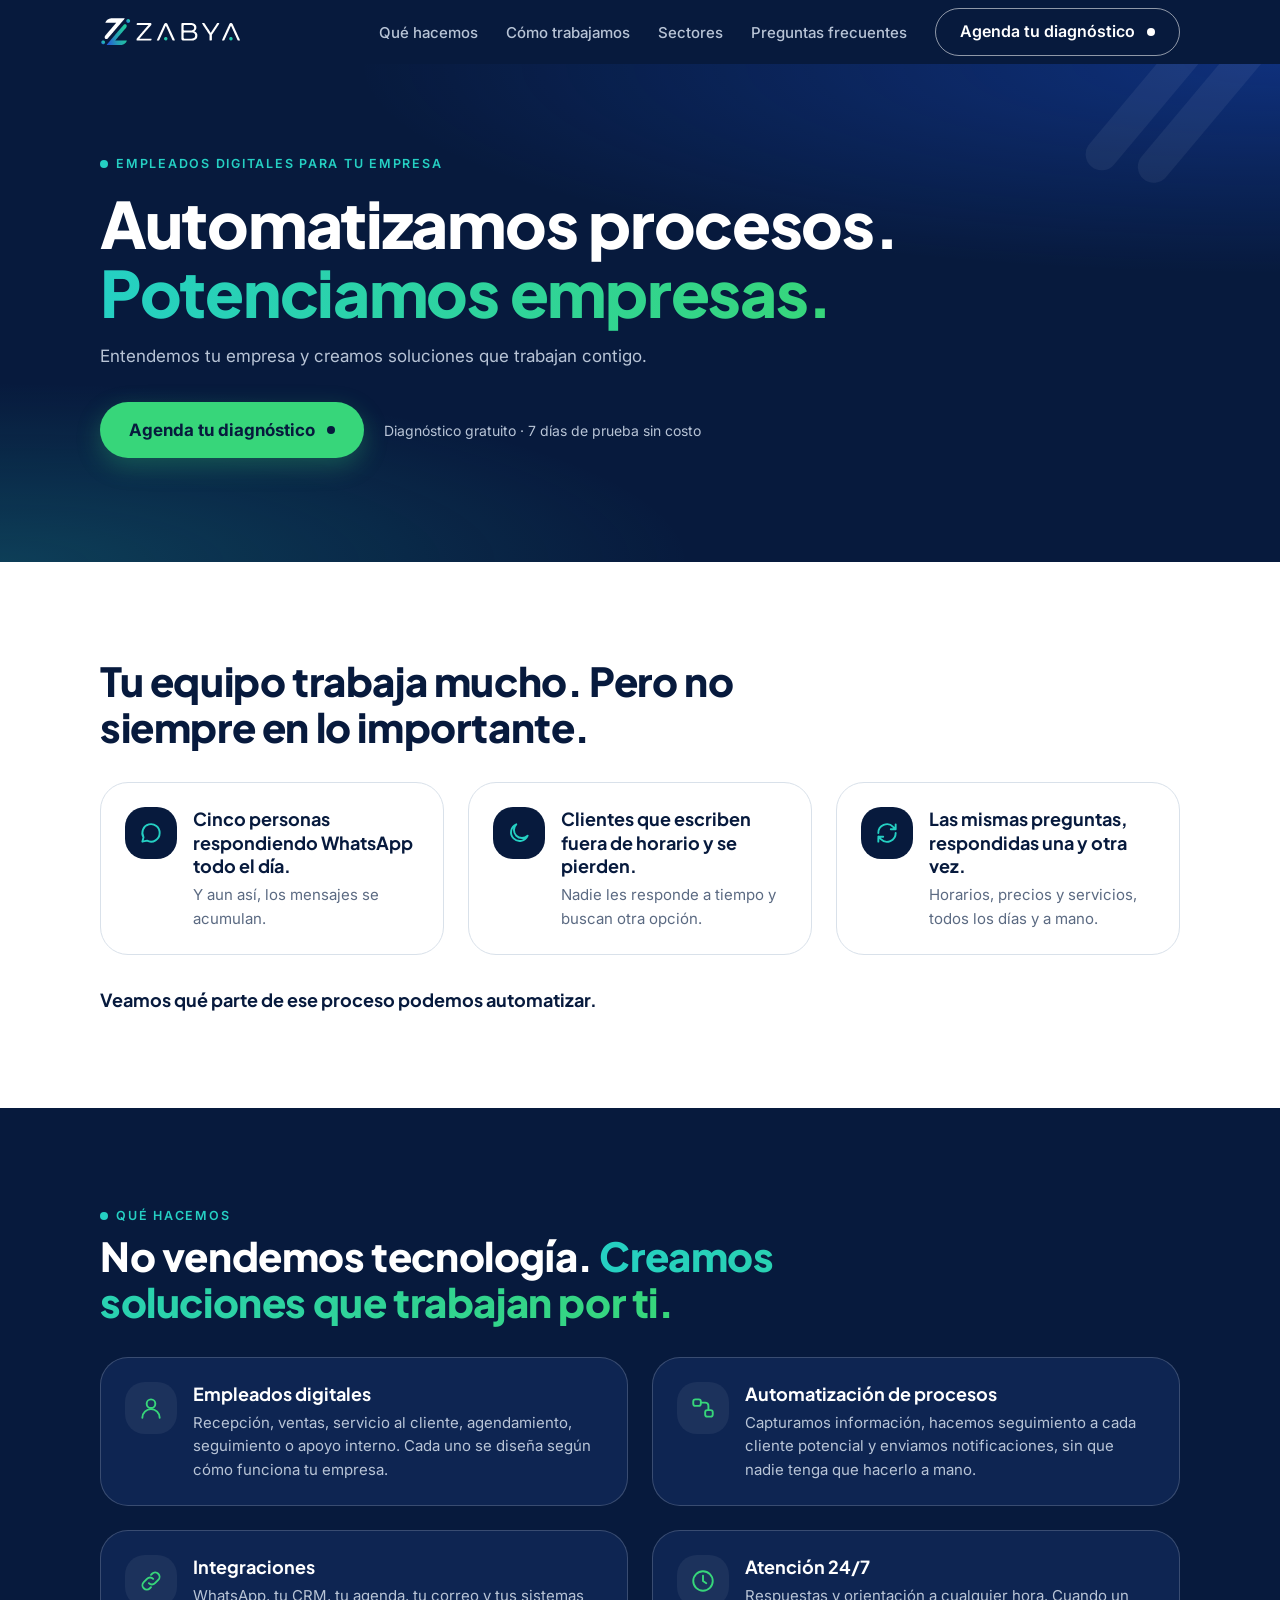
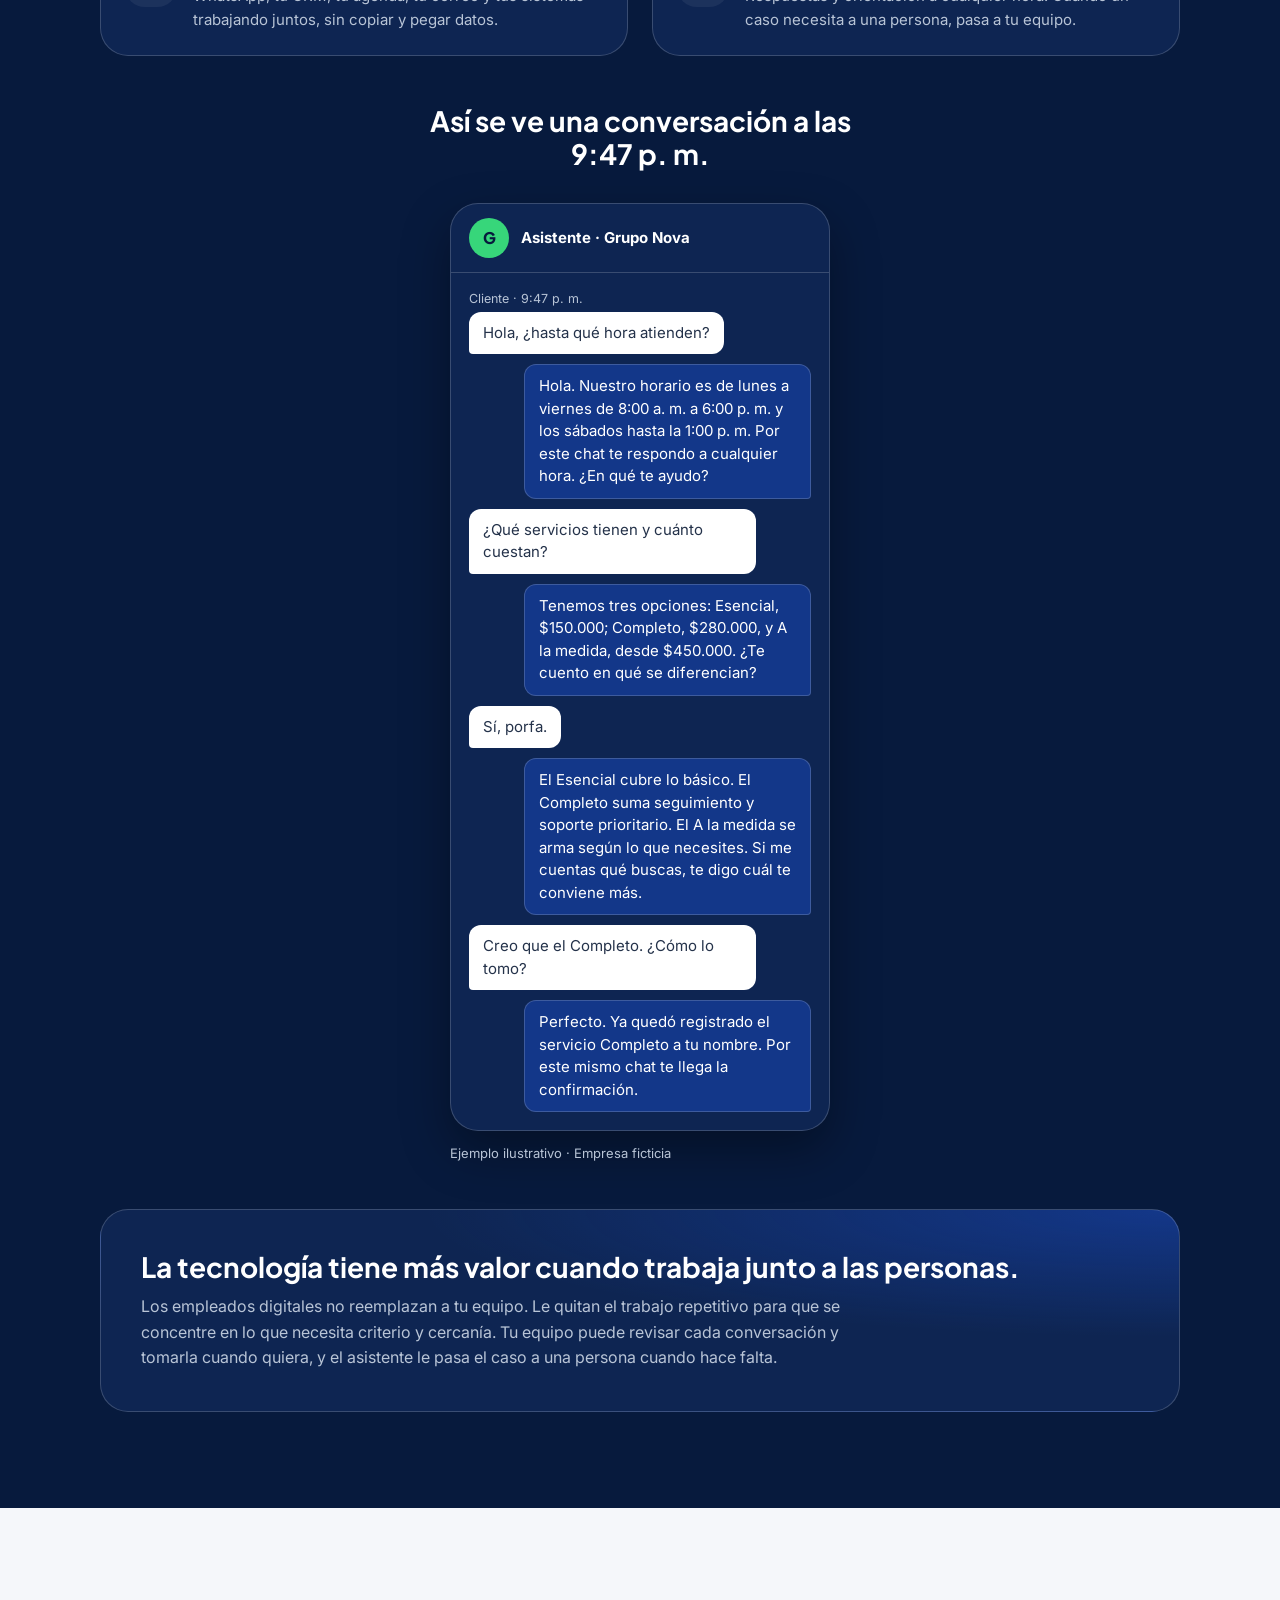
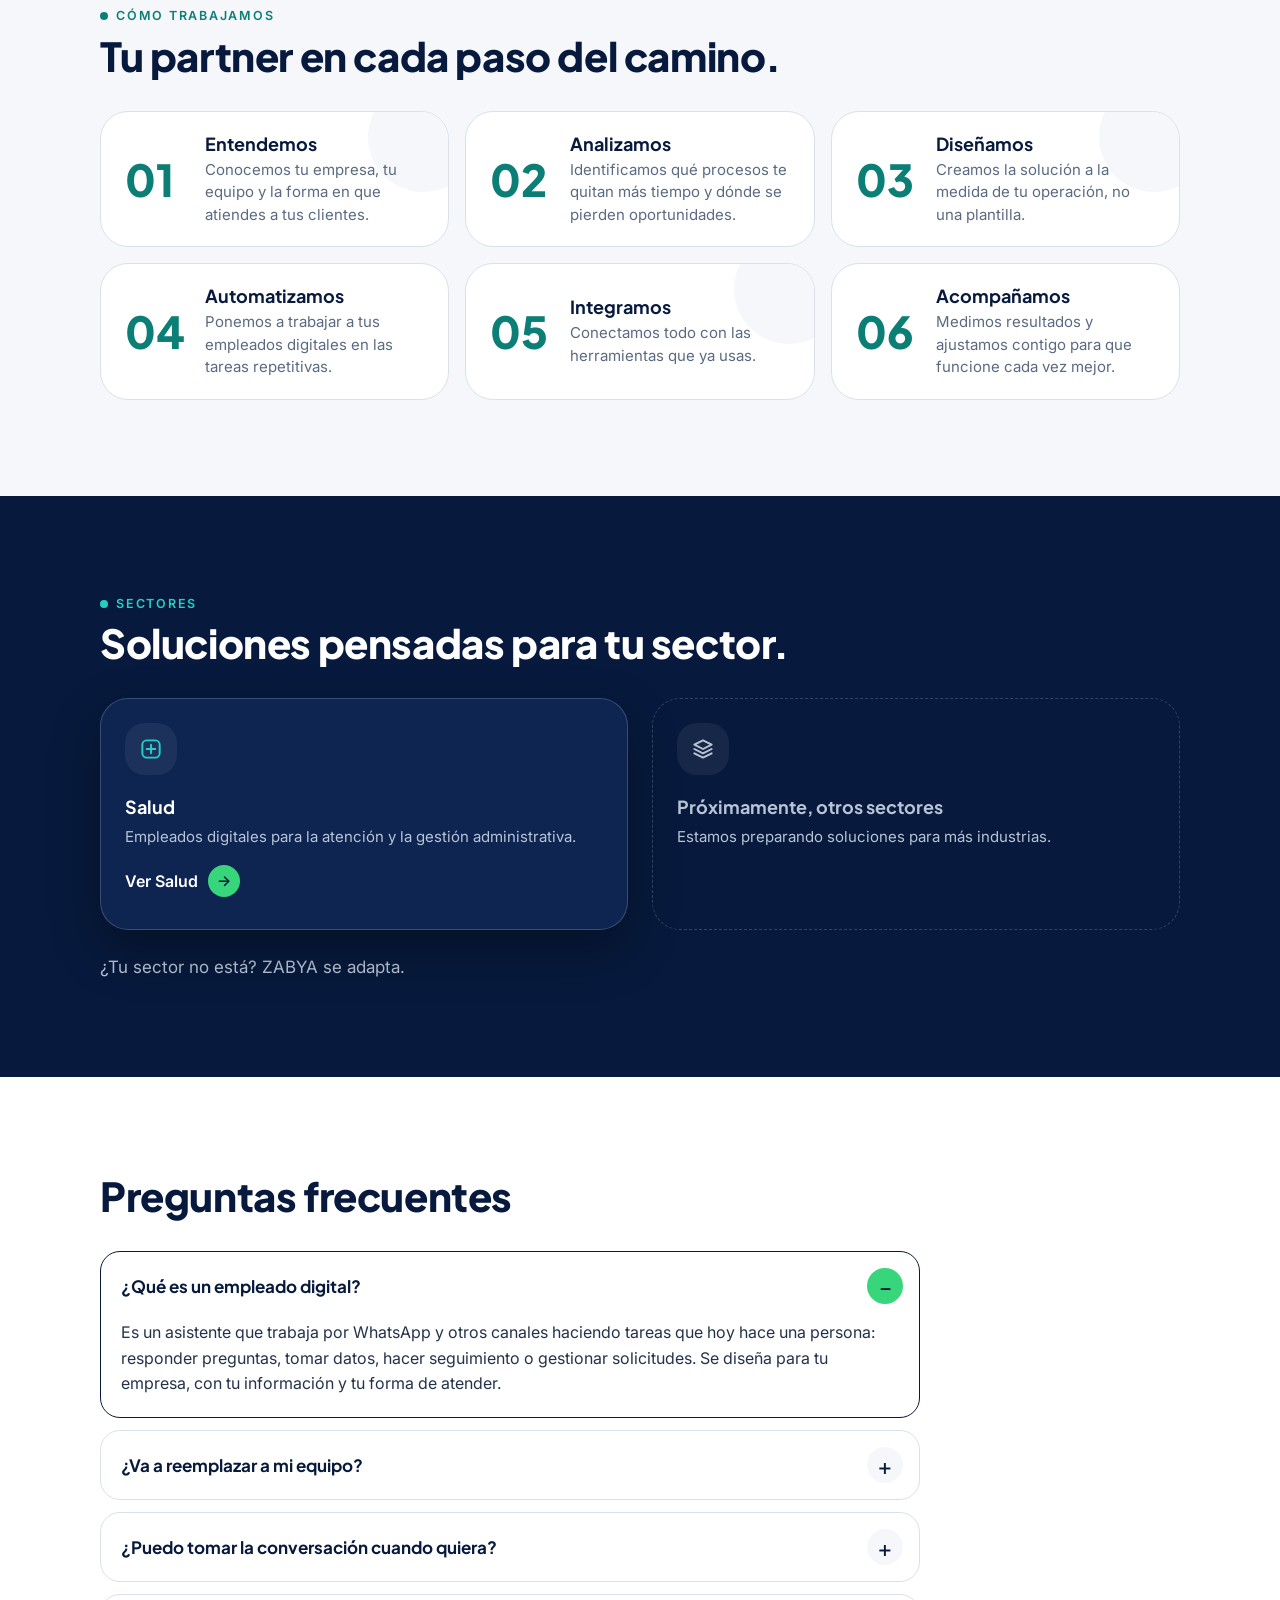
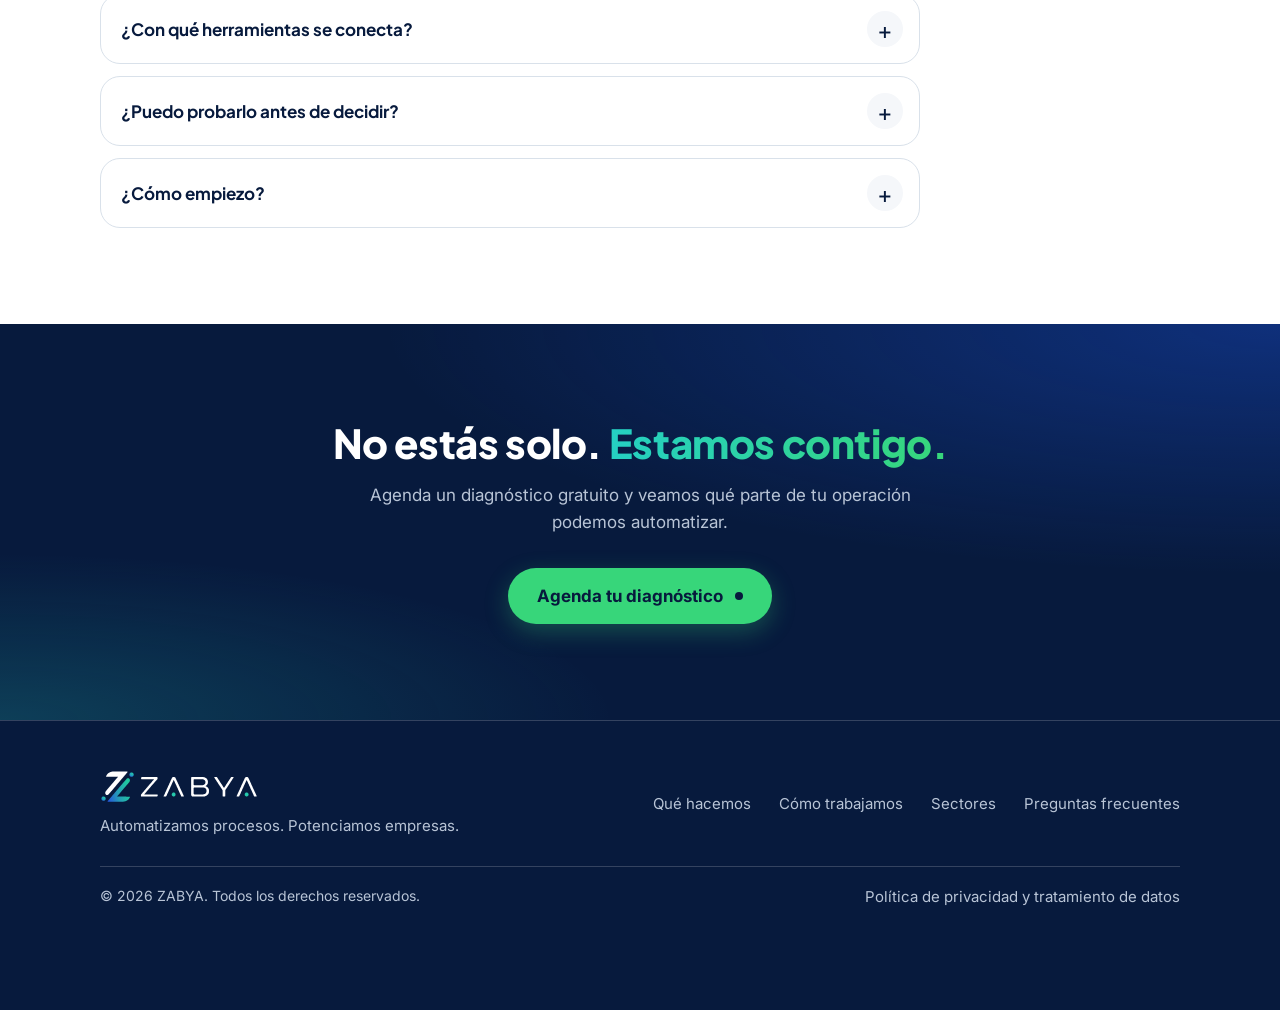
==== index.html @ 14730fa6 "Add ZABYA home page Static site (HTML, CSS and JS)" ====
<!doctype html>
<html lang="es">
<head>
<meta charset="utf-8">
<meta name="viewport" content="width=device-width, initial-scale=1">
<title>ZABYA · Automatización y empleados digitales para empresas</title>
<meta name="description" content="Automatizamos procesos y creamos empleados digitales que atienden a tus clientes a cualquier hora, junto a tu equipo. Agenda tu diagnóstico.">
<meta property="og:title" content="ZABYA · Automatizamos procesos. Potenciamos empresas.">
<meta property="og:description" content="Entendemos tu empresa y creamos soluciones que trabajan contigo.">
<meta property="og:type" content="website">
<meta name="theme-color" content="#071A3D">
<link rel="icon" href="assets/logo.svg" type="image/svg+xml">
<link rel="preconnect" href="https://fonts.googleapis.com">
<link rel="preconnect" href="https://fonts.gstatic.com" crossorigin>
<link rel="stylesheet" href="https://fonts.googleapis.com/css2?family=Inter:wght@400;500;600;700&amp;family=Plus+Jakarta+Sans:wght@700;800&amp;display=swap">
<link rel="stylesheet" href="assets/styles.css">
</head>
<body>
<div class="page">

<header class="bar dark">
<div class="wrap bar-in">
<a class="logo" href="#inicio" aria-label="ZABYA, inicio"><img src="assets/zabya-logo.svg" alt="" width="142" height="32"></a>
<nav class="navlinks" aria-label="Principal">
<a class="nl" href="#que-hacemos">Qué hacemos</a>
<a class="nl" href="#como-trabajamos">Cómo trabajamos</a>
<a class="nl" href="#sectores">Sectores</a>
<a class="nl" href="#preguntas">Preguntas frecuentes</a>
<a class="btn btn--outline-light" href="https://wa.me/573189850120?text=Hola%2C%20quiero%20agendar%20mi%20diagn%C3%B3stico%20gratuito." target="_blank" rel="noopener">Agenda tu diagnóstico</a>
</nav>
<button class="burger" type="button" id="menu-toggle" aria-label="Abrir menú" aria-expanded="false" aria-controls="menu-panel">
<svg class="ico" id="icon-close" viewBox="0 0 24 24" aria-hidden="true" hidden><path d="M6 6l12 12M18 6L6 18"></path></svg>
<svg class="ico" id="icon-open" viewBox="0 0 24 24" aria-hidden="true"><path d="M4 7h16M4 12h16M4 17h16"></path></svg>
</button>
</div>
<nav class="panel" id="menu-panel" aria-label="Menú" hidden>
<a class="item" href="#que-hacemos">Qué hacemos <span>→</span></a>
<a class="item" href="#como-trabajamos">Cómo trabajamos <span>→</span></a>
<a class="item" href="#sectores">Sectores <span>→</span></a>
<a class="item" href="#preguntas">Preguntas frecuentes <span>→</span></a>
<a class="btn btn--cta btn--lg btn--block" href="https://wa.me/573189850120?text=Hola%2C%20quiero%20agendar%20mi%20diagn%C3%B3stico%20gratuito." target="_blank" rel="noopener">Agenda tu diagnóstico</a>
</nav>
</header>

<section id="inicio" class="hero dark" aria-labelledby="t-hero">
<div class="pills" aria-hidden="true"><i></i><i></i></div>
<div class="wrap hero-in rise">
<p class="eyebrow">EMPLEADOS DIGITALES PARA TU EMPRESA</p>
<h1 id="t-hero" class="h1">Automatizamos procesos. <span class="acc">Potenciamos empresas.</span></h1>
<p class="lead">Entendemos tu empresa y creamos soluciones que trabajan contigo.</p>
<div class="acts">
<a class="btn btn--cta btn--lg btn--block" href="https://wa.me/573189850120?text=Hola%2C%20quiero%20agendar%20mi%20diagn%C3%B3stico%20gratuito." target="_blank" rel="noopener">Agenda tu diagnóstico</a>
<p class="free">Diagnóstico gratuito · 7 días de prueba sin costo</p>
</div>
</div>
</section>

<section class="light" aria-labelledby="t-problema">
<div class="wrap sec">
<h2 id="t-problema" class="h2" style="margin-top: 0; max-width: 760px;">Tu equipo trabaja mucho. Pero no siempre en lo importante.</h2>
<div class="grid g3" style="margin-top: 32px;">
<article class="bc"><div class="tile"><svg class="ico" viewBox="0 0 24 24" aria-hidden="true"><path d="M20 12a8 8 0 01-11.6 7.1L4 20l1.1-4.1A8 8 0 1120 12z"></path></svg></div><div><h3>Cinco personas respondiendo WhatsApp todo el día.</h3><p>Y aun así, los mensajes se acumulan.</p></div></article>
<article class="bc"><div class="tile"><svg class="ico" viewBox="0 0 24 24" aria-hidden="true"><path d="M20 14.5A8 8 0 119.5 4a6.5 6.5 0 0010.5 10.5z"></path></svg></div><div><h3>Clientes que escriben fuera de horario y se pierden.</h3><p>Nadie les responde a tiempo y buscan otra opción.</p></div></article>
<article class="bc"><div class="tile"><svg class="ico" viewBox="0 0 24 24" aria-hidden="true"><path d="M4 12a8 8 0 0113.7-5.7L20 8.5M20 4v4.5h-4.5"></path><path d="M20 12a8 8 0 01-13.7 5.7L4 15.5M4 20v-4.5h4.5"></path></svg></div><div><h3>Las mismas preguntas, respondidas una y otra vez.</h3><p>Horarios, precios y servicios, todos los días y a mano.</p></div></article>
</div>
<p class="closing">Veamos qué parte de ese proceso podemos automatizar.</p>
</div>
</section>

<section id="que-hacemos" class="dark" aria-labelledby="t-hacemos">
<div class="wrap sec">
<p class="eyebrow">QUÉ HACEMOS</p>
<h2 id="t-hacemos" class="h2" style="max-width: 820px;">No vendemos tecnología. <span class="acc">Creamos soluciones que trabajan por ti.</span></h2>
<div class="grid g2" style="margin-top: 32px;">
<article class="bc d"><div class="tile"><svg class="ico" viewBox="0 0 24 24" aria-hidden="true"><circle cx="12" cy="8" r="4"></circle><path d="M4 21a8 8 0 0116 0"></path></svg></div><div><h3>Empleados digitales</h3><p>Recepción, ventas, servicio al cliente, agendamiento, seguimiento o apoyo interno. Cada uno se diseña según cómo funciona tu empresa.</p></div></article>
<article class="bc d"><div class="tile"><svg class="ico" viewBox="0 0 24 24" aria-hidden="true"><rect x="3" y="4" width="7" height="6" rx="2"></rect><rect x="14" y="14" width="7" height="6" rx="2"></rect><path d="M10 7h4a3 3 0 013 3v4"></path></svg></div><div><h3>Automatización de procesos</h3><p>Capturamos información, hacemos seguimiento a cada cliente potencial y enviamos notificaciones, sin que nadie tenga que hacerlo a mano.</p></div></article>
<article class="bc d"><div class="tile"><svg class="ico" viewBox="0 0 24 24" aria-hidden="true"><path d="M10 14a4 4 0 005.7 0l3-3a4 4 0 00-5.7-5.7l-1 1"></path><path d="M14 10a4 4 0 00-5.7 0l-3 3a4 4 0 005.7 5.7l1-1"></path></svg></div><div><h3>Integraciones</h3><p>WhatsApp, tu CRM, tu agenda, tu correo y tus sistemas trabajando juntos, sin copiar y pegar datos.</p></div></article>
<article class="bc d"><div class="tile"><svg class="ico" viewBox="0 0 24 24" aria-hidden="true"><circle cx="12" cy="12" r="9"></circle><path d="M12 7v5l3 2"></path></svg></div><div><h3>Atención 24/7</h3><p>Respuestas y orientación a cualquier hora. Cuando un caso necesita a una persona, pasa a tu equipo.</p></div></article>
</div>

<div class="chat-block">
<p class="h3" style="max-width: 460px;">Así se ve una conversación a las 9:47 p. m.</p>
<div>
<figure class="phone" role="group" aria-label="Ejemplo de conversación por WhatsApp" style="margin: 0;">
<div class="ph"><div class="av" aria-hidden="true">G</div><b>Asistente · Grupo Nova</b></div>
<div class="msgs">
<p class="who">Cliente · 9:47 p. m.</p>
<p class="b in">Hola, ¿hasta qué hora atienden?</p>
<p class="b out">Hola. Nuestro horario es de lunes a viernes de 8:00 a. m. a 6:00 p. m. y los sábados hasta la 1:00 p. m. Por este chat te respondo a cualquier hora. ¿En qué te ayudo?</p>
<p class="b in">¿Qué servicios tienen y cuánto cuestan?</p>
<p class="b out">Tenemos tres opciones: Esencial, $150.000; Completo, $280.000, y A la medida, desde $450.000. ¿Te cuento en qué se diferencian?</p>
<p class="b in">Sí, porfa.</p>
<p class="b out">El Esencial cubre lo básico. El Completo suma seguimiento y soporte prioritario. El A la medida se arma según lo que necesites. Si me cuentas qué buscas, te digo cuál te conviene más.</p>
<p class="b in">Creo que el Completo. ¿Cómo lo tomo?</p>
<p class="b out">Perfecto. Ya quedó registrado el servicio Completo a tu nombre. Por este mismo chat te llega la confirmación.</p>
</div>
</figure>
<p class="note">Ejemplo ilustrativo · Empresa ficticia</p>
</div>
</div>

<aside class="people" aria-labelledby="t-personas">
<h3 id="t-personas" class="h3">La tecnología tiene más valor cuando trabaja junto a las personas.</h3>
<p>Los empleados digitales no reemplazan a tu equipo. Le quitan el trabajo repetitivo para que se concentre en lo que necesita criterio y cercanía. Tu equipo puede revisar cada conversación y tomarla cuando quiera, y el asistente le pasa el caso a una persona cuando hace falta.</p>
</aside>
</div>
</section>

<section id="como-trabajamos" class="soft" aria-labelledby="t-pasos">
<div class="wrap sec">
<p class="eyebrow">CÓMO TRABAJAMOS</p>
<h2 id="t-pasos" class="h2">Tu partner en cada paso del camino.</h2>
<ol class="steps">
<li class="step"><b>01</b><div><h3>Entendemos</h3><p>Conocemos tu empresa, tu equipo y la forma en que atiendes a tus clientes.</p></div></li>
<li class="step"><b>02</b><div><h3>Analizamos</h3><p>Identificamos qué procesos te quitan más tiempo y dónde se pierden oportunidades.</p></div></li>
<li class="step"><b>03</b><div><h3>Diseñamos</h3><p>Creamos la solución a la medida de tu operación, no una plantilla.</p></div></li>
<li class="step"><b>04</b><div><h3>Automatizamos</h3><p>Ponemos a trabajar a tus empleados digitales en las tareas repetitivas.</p></div></li>
<li class="step"><b>05</b><div><h3>Integramos</h3><p>Conectamos todo con las herramientas que ya usas.</p></div></li>
<li class="step"><b>06</b><div><h3>Acompañamos</h3><p>Medimos resultados y ajustamos contigo para que funcione cada vez mejor.</p></div></li>
</ol>
</div>
</section>

<section id="sectores" class="dark" aria-labelledby="t-sectores">
<div class="wrap sec">
<p class="eyebrow">SECTORES</p>
<h2 id="t-sectores" class="h2">Soluciones pensadas para tu sector.</h2>
<div class="sectors">
<article class="sector on">
<div class="tile"><svg class="ico" viewBox="0 0 24 24" aria-hidden="true"><rect x="4" y="4" width="16" height="16" rx="4"></rect><path d="M12 8v8M8 12h8"></path></svg></div>
<h3>Salud</h3>
<p>Empleados digitales para la atención y la gestión administrativa.</p>
<a class="alink" href="https://zabya.co/salud">Ver Salud <span aria-hidden="true">→</span></a>
</article>
<article class="sector off" aria-disabled="true">
<div class="tile"><svg class="ico" viewBox="0 0 24 24" aria-hidden="true"><path d="M12 4l8 4-8 4-8-4 8-4z"></path><path d="M4 12l8 4 8-4"></path><path d="M4 16l8 4 8-4"></path></svg></div>
<h3>Próximamente, otros sectores</h3>
<p>Estamos preparando soluciones para más industrias.</p>
</article>
</div>
<p class="sec-note">¿Tu sector no está? ZABYA se adapta.</p>
</div>
</section>

<section id="preguntas" class="light" aria-labelledby="t-faq">
<div class="wrap sec">
<div class="faq-wrap">
<h2 id="t-faq" class="h2" style="margin-top: 0;">Preguntas frecuentes</h2>
<div class="faq">
<details open><summary>¿Qué es un empleado digital?</summary><p>Es un asistente que trabaja por WhatsApp y otros canales haciendo tareas que hoy hace una persona: responder preguntas, tomar datos, hacer seguimiento o gestionar solicitudes. Se diseña para tu empresa, con tu información y tu forma de atender.</p></details>
<details><summary>¿Va a reemplazar a mi equipo?</summary><p>No. Se encarga del trabajo repetitivo para que tu equipo dedique su tiempo a lo que necesita una persona. La idea es sumar, no reemplazar.</p></details>
<details><summary>¿Puedo tomar la conversación cuando quiera?</summary><p>Sí. Tu equipo puede ver las conversaciones y tomar cualquiera en el momento que quiera. Y cuando un caso necesita a una persona, el asistente se lo pasa.</p></details>
<details><summary>¿Con qué herramientas se conecta?</summary><p>Con WhatsApp, correo, agenda, CRM y otros sistemas que ya uses. En el diagnóstico revisamos tus herramientas y te decimos qué se puede conectar.</p></details>
<details><summary>¿Puedo probarlo antes de decidir?</summary><p>Sí. Tienes 7 días de prueba gratis para ver cómo funciona en tu empresa antes de tomar una decisión.</p></details>
<details><summary>¿Cómo empiezo?</summary><p>Agenda tu diagnóstico gratuito. Conversamos sobre tu empresa, identificamos qué procesos te quitan más tiempo y te proponemos por dónde empezar.</p></details>
</div>
</div>
</div>
</section>

<section class="final dark" aria-labelledby="t-cierre">
<div class="wrap sec final-in">
<h2 id="t-cierre" class="h2" style="margin-top: 0;">No estás solo. <span class="acc">Estamos contigo.</span></h2>
<p class="lead">Agenda un diagnóstico gratuito y veamos qué parte de tu operación podemos automatizar.</p>
<a class="btn btn--cta btn--lg btn--block" href="https://wa.me/573189850120?text=Hola%2C%20quiero%20agendar%20mi%20diagn%C3%B3stico%20gratuito." target="_blank" rel="noopener">Agenda tu diagnóstico</a>
</div>
</section>

<footer class="foot">
<div class="wrap foot-in">
<div class="foot-top">
<div>
<a class="logo" href="#inicio" aria-label="ZABYA, inicio"><img src="assets/zabya-logo.svg" alt="" width="160" height="36"></a>
<p class="tag">Automatizamos procesos. Potenciamos empresas.</p>
</div>
<nav aria-label="Pie de página">
<a class="flink" href="#que-hacemos">Qué hacemos</a>
<a class="flink" href="#como-trabajamos">Cómo trabajamos</a>
<a class="flink" href="#sectores">Sectores</a>
<a class="flink" href="#preguntas">Preguntas frecuentes</a>
</nav>
</div>
<div class="foot-bottom">
<span>© 2026 ZABYA. Todos los derechos reservados.</span>
<a class="flink" href="#privacidad" style="min-height: 0;">Política de privacidad y tratamiento de datos</a>
</div>
</div>
</footer>


</div>
<script src="assets/main.js"></script>
</body>
</html>
---- assets/styles.css ----
:root{--navy-900:#071A3D;--navy-700:#0E2552;--blue-600:#1F5EFF;--teal-400:#25D0C3;--teal-700:#0B7F76;--mint-500:#37D67A;--white:#FFFFFF;--gray-50:#F5F7FA;--gray-200:#D9E1EA;--slate-800:#24324A;--slate-500:#6B7A90;--slate-600:#5B6A82;--mist-300:#B8C4D6;--cta:#37D67A;--on-cta:#071A3D;--cta-hover:#5CE493;--line-on-navy:rgba(255,255,255,.18);--line-on-navy-strong:rgba(255,255,255,.55);--tint-blue:rgba(31,94,255,.32);--glow-teal:rgba(37,208,195,.20);--tint-mint:rgba(55,214,122,.16);--halo:rgba(255,255,255,.06);--tint-teal:rgba(37,208,195,.12);--font-display:"Plus Jakarta Sans",-apple-system,"Segoe UI",Roboto,Arial,sans-serif;--font-sans:Inter,-apple-system,"Segoe UI",Roboto,Arial,sans-serif;--radius-sm:12px;--radius-md:16px;--radius-lg:20px;--radius-xl:28px;--radius-pill:999px;--shadow-cta:0 8px 24px rgba(55,214,122,.28);--shadow-card:0 12px 32px rgba(7,26,61,.10);--shadow-dark:0 20px 48px rgba(0,0,0,.35)}
*{box-sizing:border-box}
body{margin:0;background:var(--navy-900);font-family:var(--font-sans);-webkit-font-smoothing:antialiased}
html{scroll-behavior:smooth}
a{color:var(--blue-600)}a:hover{color:var(--navy-900)}
:focus-visible{outline:3px solid var(--blue-600);outline-offset:3px}
.dark :focus-visible{outline-color:var(--teal-400)}
.page{min-width:0;color:var(--slate-800);background:var(--white)}
.wrap{width:100%;max-width:1120px;margin:0 auto;padding-left:20px;padding-right:20px}
.sec{padding-top:72px;padding-bottom:72px}
.dark{background:var(--navy-900);color:var(--white)}
.soft{background:var(--gray-50)}
.light{background:var(--white)}
.eyebrow{display:inline-flex;align-items:center;gap:8px;font-size:12.5px;font-weight:600;letter-spacing:.14em;line-height:1.4;color:var(--teal-700);margin:0}
.eyebrow::before{content:"";width:8px;height:8px;border-radius:50%;background:currentColor}
.dark .eyebrow{color:var(--teal-400)}
.h1{font-family:var(--font-display);font-size:40px;line-height:1.08;font-weight:800;letter-spacing:-.02em;margin:16px 0 0;color:var(--white)}
.h2{font-family:var(--font-display);font-size:30px;line-height:1.15;font-weight:800;letter-spacing:-.01em;margin:8px 0 0;color:var(--navy-900)}
.dark .h2{color:var(--white)}
.h3{font-family:var(--font-display);font-size:24px;line-height:1.2;font-weight:700;margin:0;color:var(--navy-900)}
.dark .h3{color:var(--white)}
.lead{font-size:17px;line-height:1.6;margin:0;color:var(--slate-600)}
.dark .lead{color:var(--mist-300)}
.acc{background:linear-gradient(90deg,var(--teal-400),var(--mint-500));-webkit-background-clip:text;background-clip:text;color:transparent}
.btn{font-family:var(--font-sans);font-size:16px;font-weight:600;line-height:1.2;min-height:48px;padding:0 24px;border-radius:var(--radius-pill);display:inline-flex;align-items:center;justify-content:center;gap:12px;cursor:pointer;border:1.5px solid transparent;text-decoration:none;transition:background .15s,transform .15s}
.btn:active{transform:scale(.98)}
.btn::after{content:"";width:8px;height:8px;border-radius:50%;background:currentColor;flex:none}
.btn--lg{min-height:56px;padding:0 28px;font-size:17px}
.btn--block{display:flex;width:100%}
.btn--cta{background:var(--cta);color:var(--on-cta);box-shadow:var(--shadow-cta);font-weight:700}
.btn--cta:hover{background:var(--cta-hover);color:var(--on-cta)}
.btn--outline-light{background:transparent;color:var(--white);border-color:var(--line-on-navy-strong)}
.btn--outline-light:hover{background:var(--halo);color:var(--white)}
.ico{width:26px;height:26px;fill:none;stroke:currentColor;stroke-width:1.75;stroke-linecap:round;stroke-linejoin:round}
.tile{width:52px;height:52px;border-radius:var(--radius-lg);display:grid;place-items:center;background:var(--navy-900);color:var(--teal-400);flex:none}
.grid{display:grid;gap:16px;grid-template-columns:minmax(0,1fr)}

.bar{position:sticky;top:0;z-index:30;background:var(--navy-900);color:var(--white)}
.bar-in{display:flex;align-items:center;justify-content:space-between;gap:16px;height:64px}
.logo{display:flex;align-items:center;gap:10px;color:var(--white);text-decoration:none;font-family:var(--font-display);font-weight:800;font-size:22px;letter-spacing:.02em}
.logo:hover{color:var(--white)}
.logo svg{display:block;flex:none}
.logo img{display:block;height:32px;width:auto}
.foot .logo img{height:36px}
.burger{width:48px;height:48px;border-radius:50%;border:1px solid var(--line-on-navy);background:var(--halo);display:grid;place-items:center;color:var(--white);cursor:pointer;padding:0}
.navlinks{display:none;align-items:center;gap:28px}
.navlinks a.nl{color:var(--mist-300);text-decoration:none;font-size:15px;font-weight:500}
.navlinks a.nl:hover{color:var(--white)}
.panel{background:var(--navy-700);padding:8px 20px 24px;box-shadow:var(--shadow-dark);border-radius:0 0 var(--radius-xl) var(--radius-xl)}
.panel a.item{display:flex;justify-content:space-between;align-items:center;min-height:56px;color:var(--white);text-decoration:none;font-family:var(--font-display);font-weight:700;font-size:18px;border-bottom:1px solid var(--line-on-navy)}
.panel a.item span{color:var(--teal-400)}
.panel .btn{margin-top:20px}

.hero{position:relative;overflow:hidden;background:radial-gradient(120% 70% at 100% 0%,var(--tint-blue),transparent 60%),radial-gradient(90% 60% at 0% 100%,var(--glow-teal),transparent 60%),var(--navy-900);color:var(--white)}
.hero .pills{position:absolute;right:-40px;top:-20px;width:200px;height:200px;transform:rotate(-50deg);pointer-events:none}
.hero .pills i{display:block;height:32px;border-radius:16px;background:var(--halo);margin-bottom:16px;width:200px}
.hero .pills i+i{margin-left:24px}
.hero-in{position:relative;padding-top:40px;padding-bottom:56px}
.hero .lead{margin:16px 0 0;max-width:560px}
.hero .acts{display:flex;flex-direction:column;gap:12px;margin-top:32px;max-width:380px}
.hero .free{margin:0;font-size:14px;line-height:1.5;color:var(--mist-300);text-align:center}

.bc{border:1px solid var(--gray-200);border-radius:var(--radius-xl);padding:24px;background:var(--white);display:flex;gap:16px;align-items:flex-start}
.bc h3{font-family:var(--font-display);font-size:18px;line-height:1.3;color:var(--navy-900);margin:0 0 6px}
.bc p{margin:0;font-size:15px;line-height:1.55;color:var(--slate-600)}
.bc.d{background:var(--navy-700);border-color:var(--line-on-navy)}
.bc.d h3{color:var(--white)}.bc.d p{color:var(--mist-300)}
.bc.d .tile{background:var(--halo);color:var(--mint-500)}
.closing{margin:32px 0 0;font-family:var(--font-display);font-size:18px;font-weight:700;line-height:1.4;color:var(--navy-900)}

.chat-block{display:grid;gap:24px;grid-template-columns:minmax(0,1fr);margin-top:48px}
.phone{max-width:380px;width:100%;border-radius:var(--radius-xl);overflow:hidden;border:1px solid var(--line-on-navy);background:var(--navy-700);box-shadow:var(--shadow-dark)}
.ph{display:flex;align-items:center;gap:12px;padding:14px 18px;border-bottom:1px solid var(--line-on-navy)}
.av{width:40px;height:40px;border-radius:50%;background:var(--cta);color:var(--on-cta);display:grid;place-items:center;font-family:var(--font-display);font-weight:800;flex:none}
.ph b{display:block;font-size:15px;color:var(--white)}
.msgs{padding:18px;display:flex;flex-direction:column;gap:10px}
.who{align-self:flex-start;font-size:12.5px;color:var(--mist-300);margin:0 0 -4px}
.b{max-width:84%;padding:10px 14px;border-radius:var(--radius-sm);font-size:15px;line-height:1.5;margin:0}
.in{background:var(--white);color:var(--slate-800);align-self:flex-start;border-bottom-left-radius:4px}
.out{background:var(--tint-blue);border:1px solid var(--line-on-navy);color:var(--white);align-self:flex-end;border-bottom-right-radius:4px}
.note{margin:14px 0 0;font-size:13px;color:var(--mist-300);max-width:380px}
.people{position:relative;overflow:hidden;margin-top:48px;background:radial-gradient(100% 90% at 100% 0%,var(--tint-blue),transparent 70%),var(--navy-700);border:1px solid var(--line-on-navy);border-radius:var(--radius-xl);padding:28px 24px;color:var(--mist-300);font-size:16px;line-height:1.6}
.people .h3{margin:0 0 10px}
.people p{margin:0;max-width:720px}

.steps{list-style:none;margin:32px 0 0;padding:0;display:grid;gap:12px;grid-template-columns:minmax(0,1fr)}
.step{display:flex;gap:20px;align-items:center;background:var(--white);border:1px solid var(--gray-200);border-radius:var(--radius-xl);padding:20px 24px;position:relative;overflow:hidden}
.step:nth-child(odd)::before{content:"";position:absolute;right:-30px;top:-30px;width:110px;height:110px;border-radius:50%;background:var(--gray-50)}
.step>*{position:relative}
.step b{font-family:var(--font-display);font-size:44px;line-height:1;font-weight:800;color:var(--teal-700);min-width:60px}
.step h3{font-family:var(--font-display);font-size:18px;margin:0 0 4px;color:var(--navy-900)}
.step p{margin:0;font-size:15px;line-height:1.5;color:var(--slate-600)}

.sectors{display:grid;gap:16px;grid-template-columns:minmax(0,1fr);margin-top:32px}
.sector{border-radius:var(--radius-xl);padding:24px;display:flex;flex-direction:column;gap:8px;min-height:200px;position:relative}
.sector h3{font-family:var(--font-display);font-size:18px;margin:12px 0 0}
.sector p{margin:0;font-size:15px;line-height:1.5}
.sector.on{background:var(--navy-700);border:1px solid var(--line-on-navy);box-shadow:var(--shadow-dark)}
.sector.on h3{color:var(--white)}.sector.on p{color:var(--mist-300)}
.sector.on .tile{background:var(--halo);color:var(--teal-400)}
.sector.off{background:transparent;border:1px dashed var(--line-on-navy)}
.sector.off h3{color:var(--mist-300)}.sector.off p{color:var(--mist-300)}
.sector.off .tile{background:var(--halo);color:var(--mist-300)}
.alink{display:inline-flex;align-items:center;gap:10px;font-weight:600;font-size:16px;color:var(--white);text-decoration:none;min-height:48px;margin-top:auto}
.alink:hover{color:var(--white)}
.alink span{width:32px;height:32px;border-radius:50%;background:var(--cta);color:var(--on-cta);display:grid;place-items:center;font-size:15px}
.sec-note{margin:24px 0 0;font-size:17px;line-height:1.6;color:var(--mist-300)}

.faq{display:flex;flex-direction:column;gap:12px;margin-top:32px}
details{background:var(--white);border:1px solid var(--gray-200);border-radius:var(--radius-lg);overflow:hidden}
details[open]{border-color:var(--navy-900)}
summary{list-style:none;cursor:pointer;padding:16px 16px 16px 20px;font-family:var(--font-display);font-weight:700;font-size:17px;line-height:1.3;color:var(--navy-900);display:flex;justify-content:space-between;align-items:center;gap:12px;min-height:64px}
summary::-webkit-details-marker{display:none}
summary::after{content:"+";flex:none;width:36px;height:36px;border-radius:50%;background:var(--gray-50);display:grid;place-items:center;font-size:22px;font-weight:500;line-height:1;color:var(--navy-900)}
details[open] summary::after{content:"–";background:var(--mint-500);color:var(--navy-900)}
summary:focus-visible{outline:3px solid var(--blue-600);outline-offset:-3px;border-radius:var(--radius-lg)}
details p{margin:0;padding:0 20px 20px;font-size:16px;line-height:1.6;color:var(--slate-800)}

.final{position:relative;overflow:hidden;background:radial-gradient(100% 90% at 100% 0%,var(--tint-blue),transparent 70%),radial-gradient(80% 70% at 0% 100%,var(--glow-teal),transparent 60%),var(--navy-900);color:var(--white);text-align:center}
.final .final-in{display:flex;flex-direction:column;align-items:center;gap:16px}
.final .lead{max-width:560px}
.final .btn{margin-top:16px;max-width:380px}

.foot{background:var(--navy-900);color:var(--white);border-top:1px solid var(--line-on-navy)}
.foot-in{padding-top:48px;padding-bottom:104px;display:flex;flex-direction:column;gap:28px}
.foot-top{display:flex;flex-wrap:wrap;justify-content:space-between;gap:28px}
.foot .tag{margin:10px 0 0;font-size:15px;line-height:1.5;color:var(--mist-300)}
.foot nav{display:flex;flex-wrap:wrap;gap:0 28px}
.flink{display:inline-flex;align-items:center;min-height:48px;color:var(--mist-300);text-decoration:none;font-size:15px}
.flink:hover{color:var(--white)}
.foot-bottom{display:flex;flex-wrap:wrap;justify-content:space-between;gap:8px 24px;padding-top:20px;border-top:1px solid var(--line-on-navy);font-size:14px;color:var(--mist-300)}


@keyframes rise{from{opacity:0;transform:translateY(14px)}to{opacity:1;transform:none}}
.rise{animation:rise .8s ease-out both}

@media (min-width:768px){
.h1{font-size:56px}.h2{font-size:40px}.h3{font-size:28px}.sec{padding-top:96px;padding-bottom:96px}
.hero-in{padding-top:88px;padding-bottom:104px}
.hero .acts{flex-direction:row;align-items:center;max-width:none;gap:20px}
.hero .acts .btn{width:auto}
.g2{grid-template-columns:repeat(2,minmax(0,1fr));gap:24px}
.g3{grid-template-columns:repeat(3,minmax(0,1fr));gap:24px}
.steps{grid-template-columns:repeat(2,minmax(0,1fr));gap:16px}
.sectors{grid-template-columns:repeat(2,minmax(0,1fr));gap:24px}
.people{padding:40px}
.final .btn{width:auto}
}
@media (min-width:1024px){
.navlinks{display:flex}.burger{display:none}.panel{display:none}
.steps{grid-template-columns:repeat(3,minmax(0,1fr))}
.chat-block{justify-items:center;gap:32px}
.chat-block>.h3{text-align:center}
.chat-block>div{width:100%;max-width:380px}
.faq-wrap{max-width:820px}
}
@media (min-width:1120px){.h1{font-size:64px}}
@media (prefers-reduced-motion:reduce){*{animation:none !important;transition:none !important}html{scroll-behavior:auto}}
[hidden]{display:none !important}
section[id]{scroll-margin-top:64px}
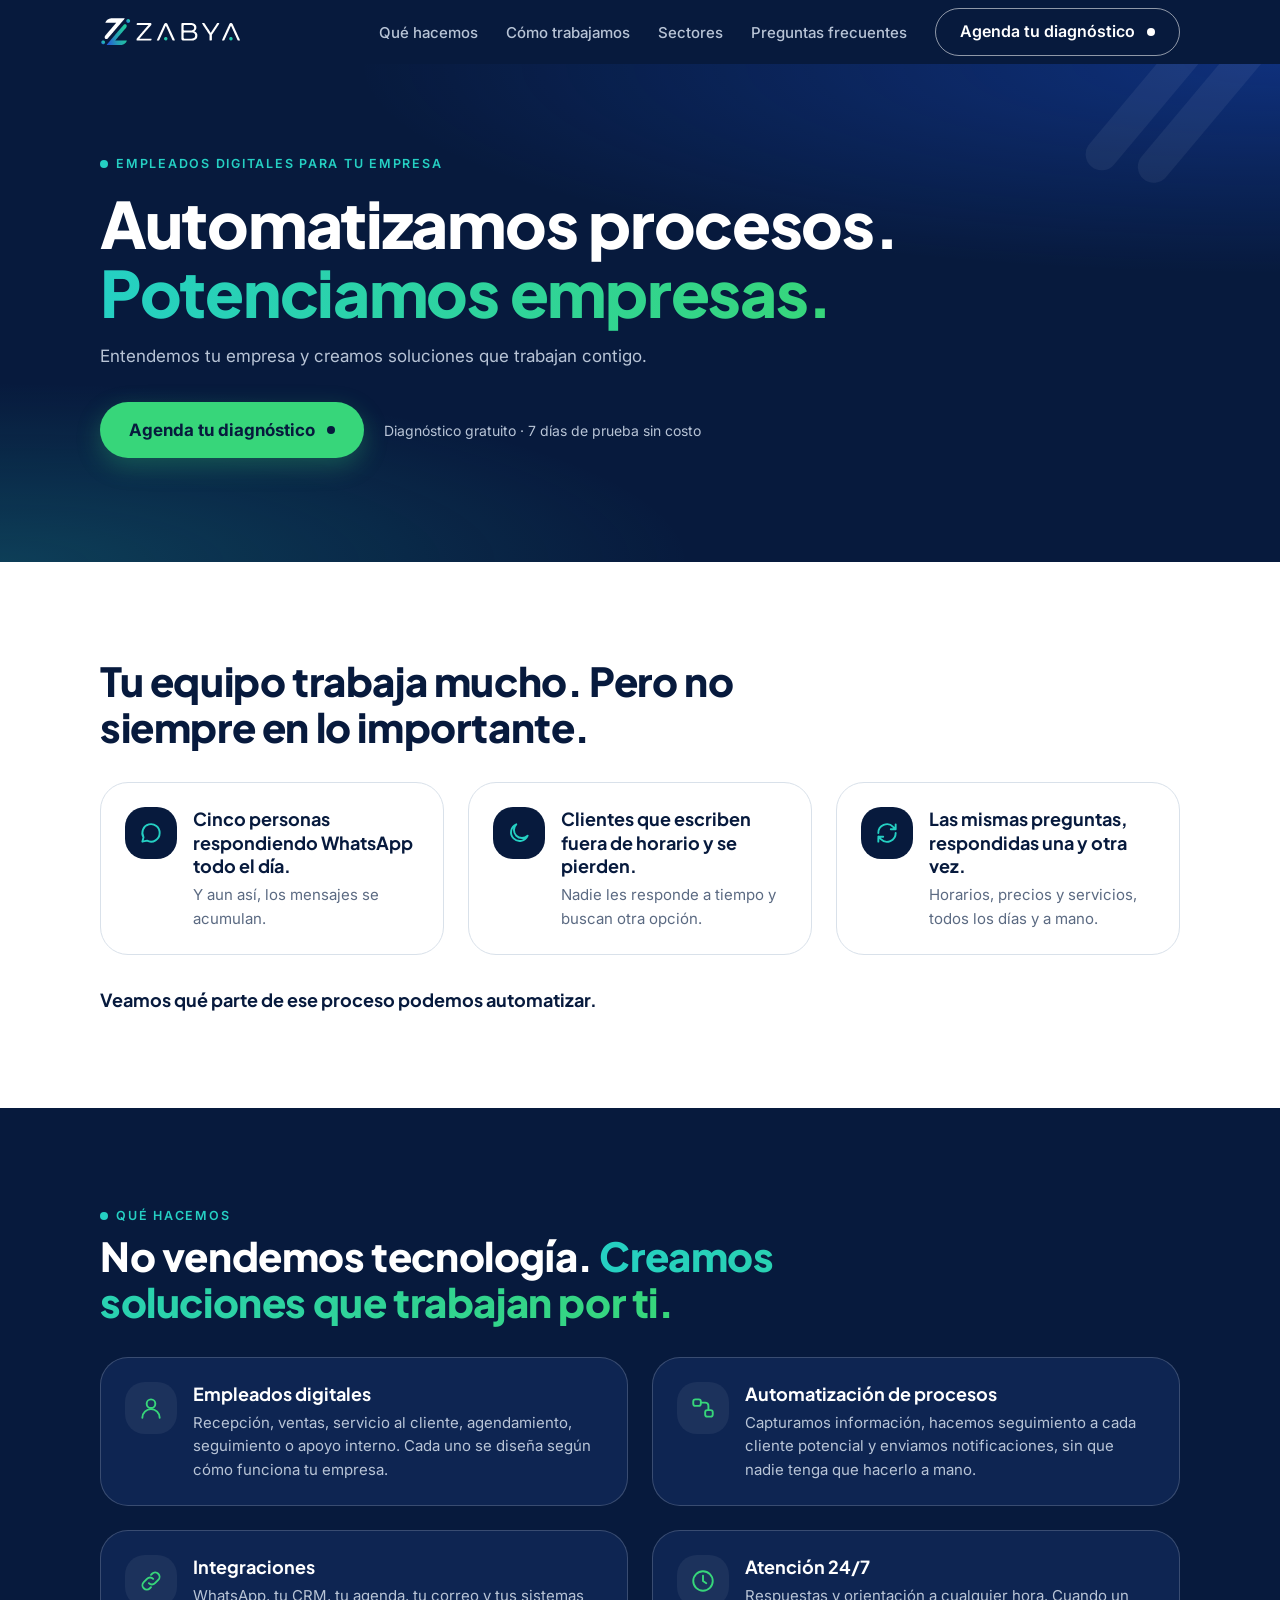
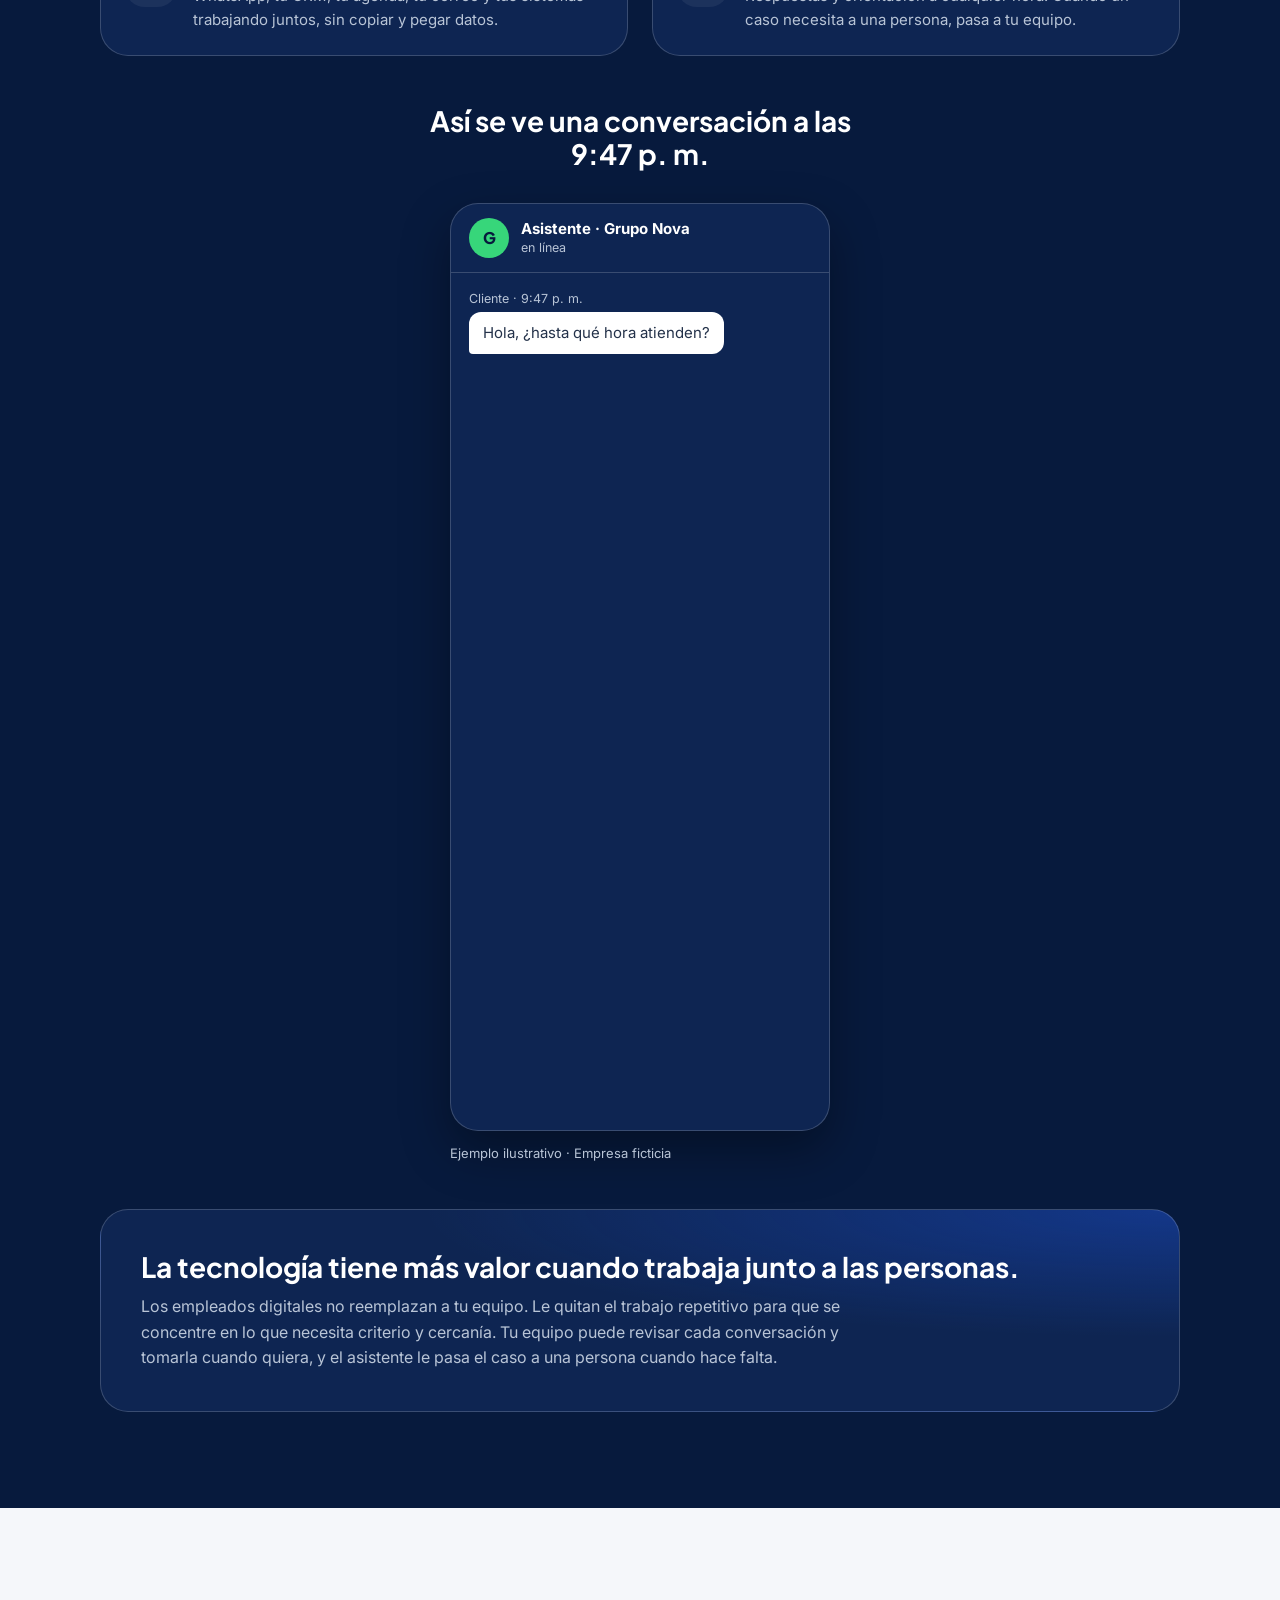
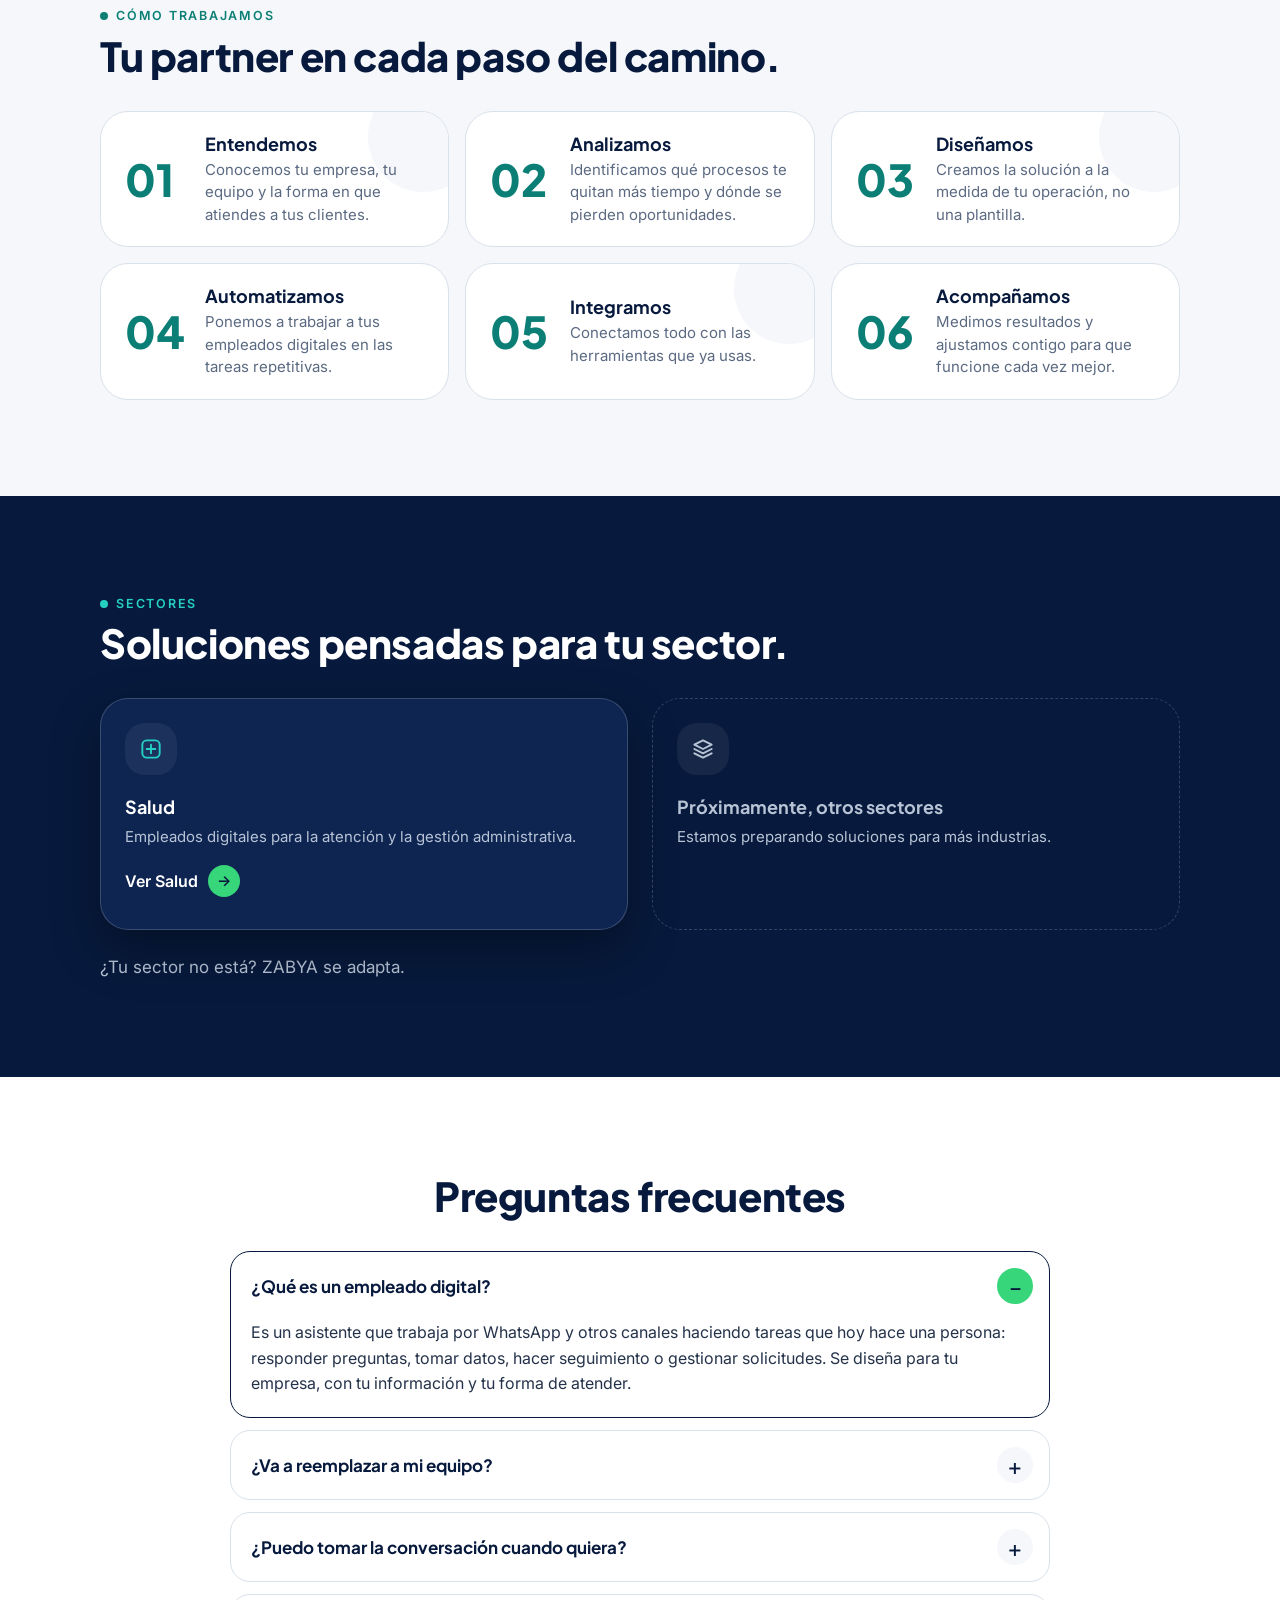
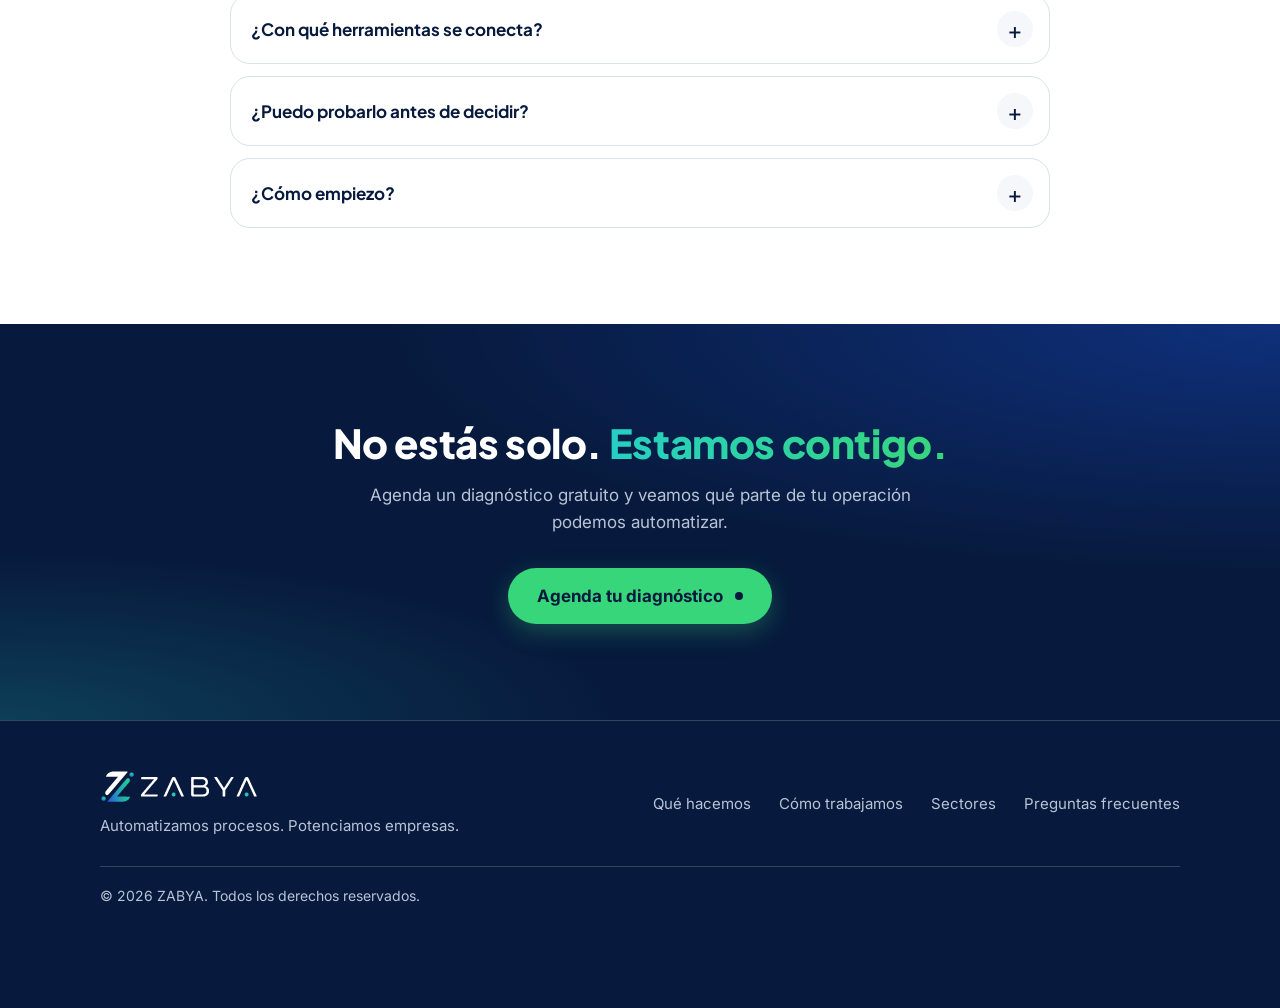
==== commit a287c91c: "Update home page to ZABYA design system v2.2 - Animate the WhatsApp chat example message by message," ====
--- a/index.html
+++ b/index.html
@@ -81,18 +81,18 @@
 <div class="chat-block">
 <p class="h3" style="max-width: 460px;">Así se ve una conversación a las 9:47 p. m.</p>
 <div>
-<figure class="phone" role="group" aria-label="Ejemplo de conversación por WhatsApp" style="margin: 0;">
-<div class="ph"><div class="av" aria-hidden="true">G</div><b>Asistente · Grupo Nova</b></div>
+<figure class="phone" id="chat" role="group" aria-label="Ejemplo de conversación por WhatsApp" style="margin: 0;">
+<div class="ph"><div class="av" aria-hidden="true">G</div><div><b>Asistente · Grupo Nova</b><span class="status" id="chat-status">en línea</span></div></div>
 <div class="msgs">
 <p class="who">Cliente · 9:47 p. m.</p>
-<p class="b in">Hola, ¿hasta qué hora atienden?</p>
-<p class="b out">Hola. Nuestro horario es de lunes a viernes de 8:00 a. m. a 6:00 p. m. y los sábados hasta la 1:00 p. m. Por este chat te respondo a cualquier hora. ¿En qué te ayudo?</p>
-<p class="b in">¿Qué servicios tienen y cuánto cuestan?</p>
-<p class="b out">Tenemos tres opciones: Esencial, $150.000; Completo, $280.000, y A la medida, desde $450.000. ¿Te cuento en qué se diferencian?</p>
-<p class="b in">Sí, porfa.</p>
-<p class="b out">El Esencial cubre lo básico. El Completo suma seguimiento y soporte prioritario. El A la medida se arma según lo que necesites. Si me cuentas qué buscas, te digo cuál te conviene más.</p>
-<p class="b in">Creo que el Completo. ¿Cómo lo tomo?</p>
-<p class="b out">Perfecto. Ya quedó registrado el servicio Completo a tu nombre. Por este mismo chat te llega la confirmación.</p>
+<div class="slot s-in"><p class="b in">Hola, ¿hasta qué hora atienden?</p></div>
+<div class="slot s-out"><p class="b out">Hola. Nuestro horario es de lunes a viernes de 8:00 a. m. a 6:00 p. m. y los sábados hasta la 1:00 p. m. Por este chat te respondo a cualquier hora. ¿En qué te ayudo?</p></div>
+<div class="slot s-in"><p class="b in">¿Qué servicios tienen y cuánto cuestan?</p></div>
+<div class="slot s-out"><p class="b out">Tenemos tres opciones: Esencial, $150.000; Completo, $280.000, y A la medida, desde $450.000. ¿Te cuento en qué se diferencian?</p></div>
+<div class="slot s-in"><p class="b in">Sí, porfa.</p></div>
+<div class="slot s-out"><p class="b out">El Esencial cubre lo básico. El Completo suma seguimiento y soporte prioritario. El A la medida se arma según lo que necesites. Si me cuentas qué buscas, te digo cuál te conviene más.</p></div>
+<div class="slot s-in"><p class="b in">Creo que el Completo. ¿Cómo lo tomo?</p></div>
+<div class="slot s-out"><p class="b out">Perfecto. Ya quedó registrado el servicio Completo a tu nombre. Por este mismo chat te llega la confirmación.</p></div>
 </div>
 </figure>
 <p class="note">Ejemplo ilustrativo · Empresa ficticia</p>
@@ -181,14 +181,13 @@
 </nav>
 </div>
 <div class="foot-bottom">
-<span>© 2026 ZABYA. Todos los derechos reservados.</span>
-<a class="flink" href="#privacidad" style="min-height: 0;">Política de privacidad y tratamiento de datos</a>
-</div>
+<span>© 2026 ZABYA. Todos los derechos reservados.</span></div>
 </div>
 </footer>
 
 
 </div>
 <script src="assets/main.js"></script>
+<script src="assets/chat.js"></script>
 </body>
 </html>
--- a/assets/styles.css
+++ b/assets/styles.css
@@ -79,6 +79,18 @@
 .in{background:var(--white);color:var(--slate-800);align-self:flex-start;border-bottom-left-radius:4px}
 .out{background:var(--tint-blue);border:1px solid var(--line-on-navy);color:var(--white);align-self:flex-end;border-bottom-right-radius:4px}
 .note{margin:14px 0 0;font-size:13px;color:var(--mist-300);max-width:380px}
+.ph .status{display:block;font-size:12.5px;line-height:1.3;color:var(--mist-300);margin-top:2px}
+.slot{position:relative;display:flex}
+.slot.s-in{justify-content:flex-start}
+.slot.s-out{justify-content:flex-end}
+.b.wait{opacity:0;transform:translateY(8px)}
+.b.shown{opacity:1;transform:none;transition:opacity .35s ease,transform .35s ease}
+.b.fade{opacity:0;transition:opacity .6s ease}
+.typing{position:absolute;top:0;right:0;display:inline-flex;gap:5px;align-items:center;padding:13px 14px;border-radius:var(--radius-sm);border-bottom-right-radius:4px;background:var(--tint-blue);border:1px solid var(--line-on-navy)}
+.typing i{display:block;width:7px;height:7px;border-radius:50%;background:var(--mist-300);animation:blink 1.2s infinite ease-in-out}
+.typing i:nth-child(2){animation-delay:.2s}
+.typing i:nth-child(3){animation-delay:.4s}
+@keyframes blink{0%,80%,100%{opacity:.35;transform:translateY(0)}40%{opacity:1;transform:translateY(-3px)}}
 .people{position:relative;overflow:hidden;margin-top:48px;background:radial-gradient(100% 90% at 100% 0%,var(--tint-blue),transparent 70%),var(--navy-700);border:1px solid var(--line-on-navy);border-radius:var(--radius-xl);padding:28px 24px;color:var(--mist-300);font-size:16px;line-height:1.6}
 .people .h3{margin:0 0 10px}
 .people p{margin:0;max-width:720px}
@@ -152,7 +164,8 @@
 .chat-block{justify-items:center;gap:32px}
 .chat-block>.h3{text-align:center}
 .chat-block>div{width:100%;max-width:380px}
-.faq-wrap{max-width:820px}
+.faq-wrap{max-width:820px;margin-left:auto;margin-right:auto}
+.faq-wrap>.h2{text-align:center}
 }
 @media (min-width:1120px){.h1{font-size:64px}}
 @media (prefers-reduced-motion:reduce){*{animation:none !important;transition:none !important}html{scroll-behavior:auto}}
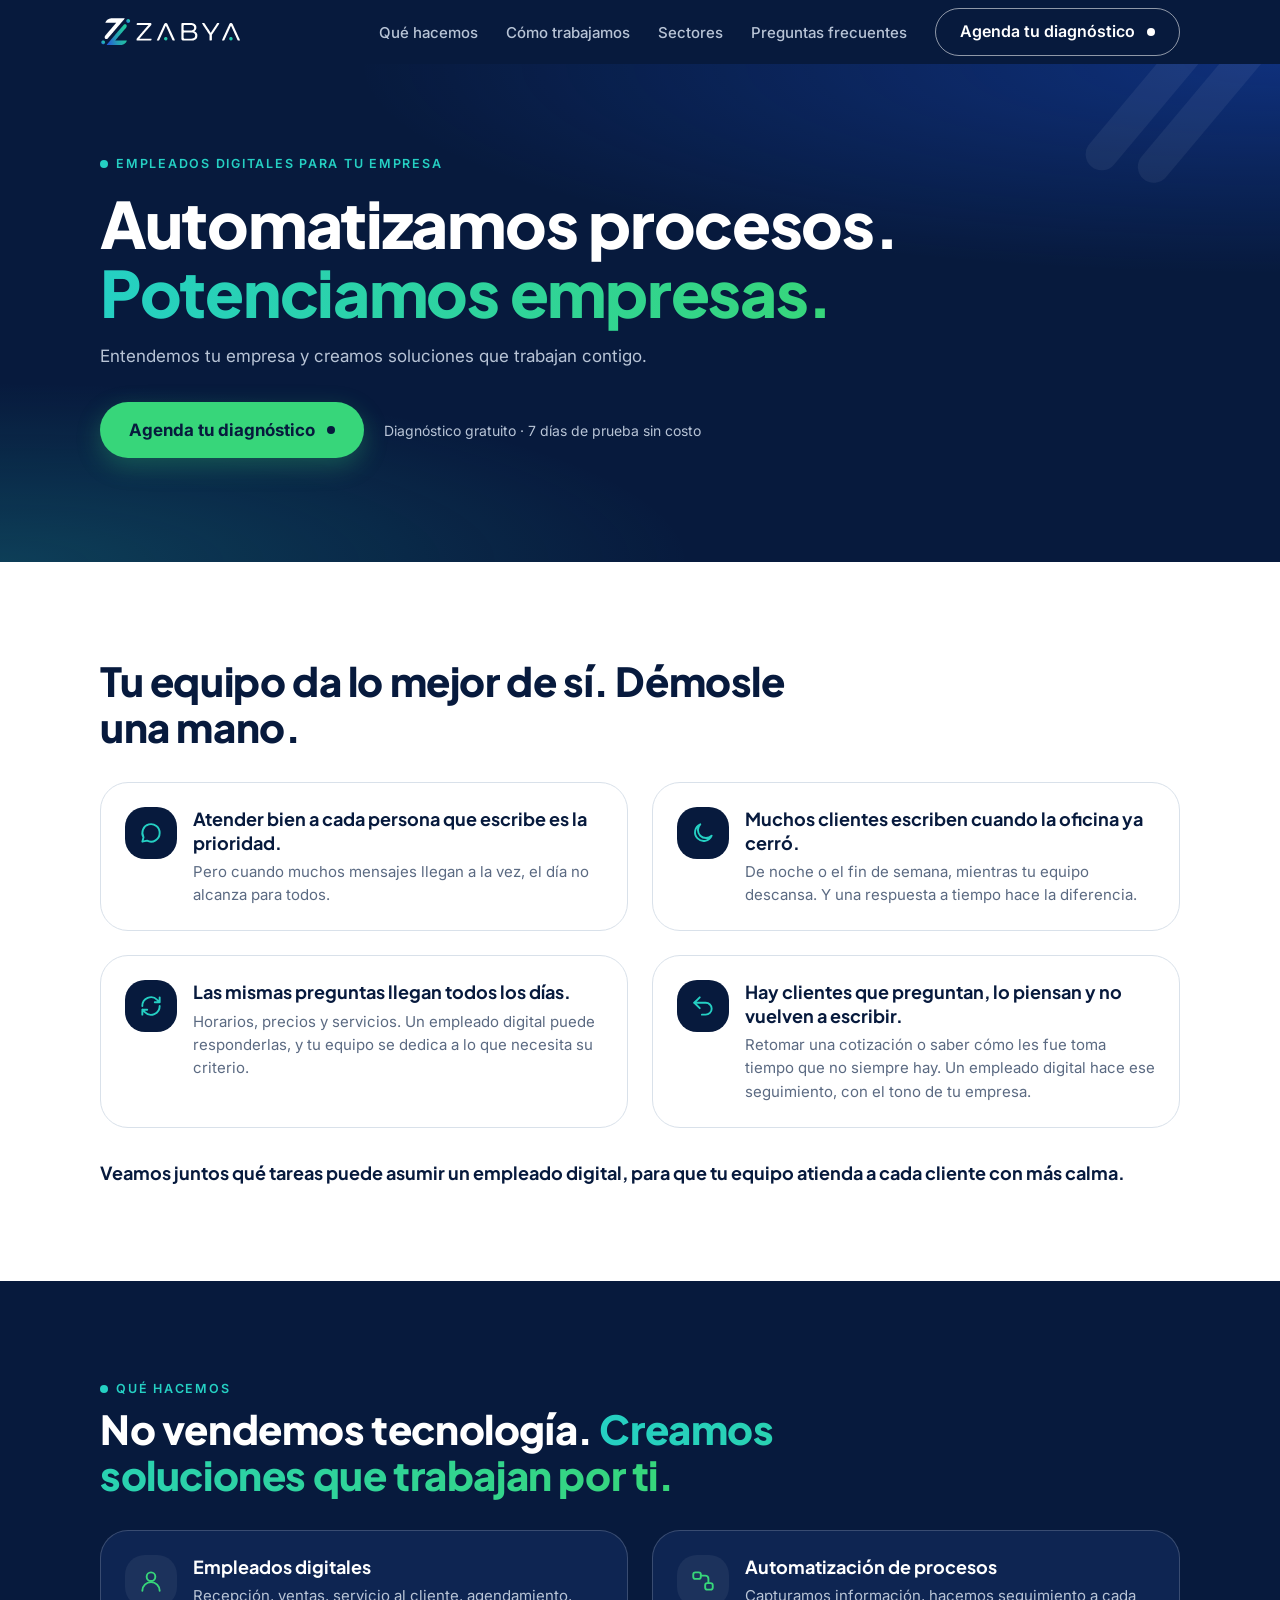
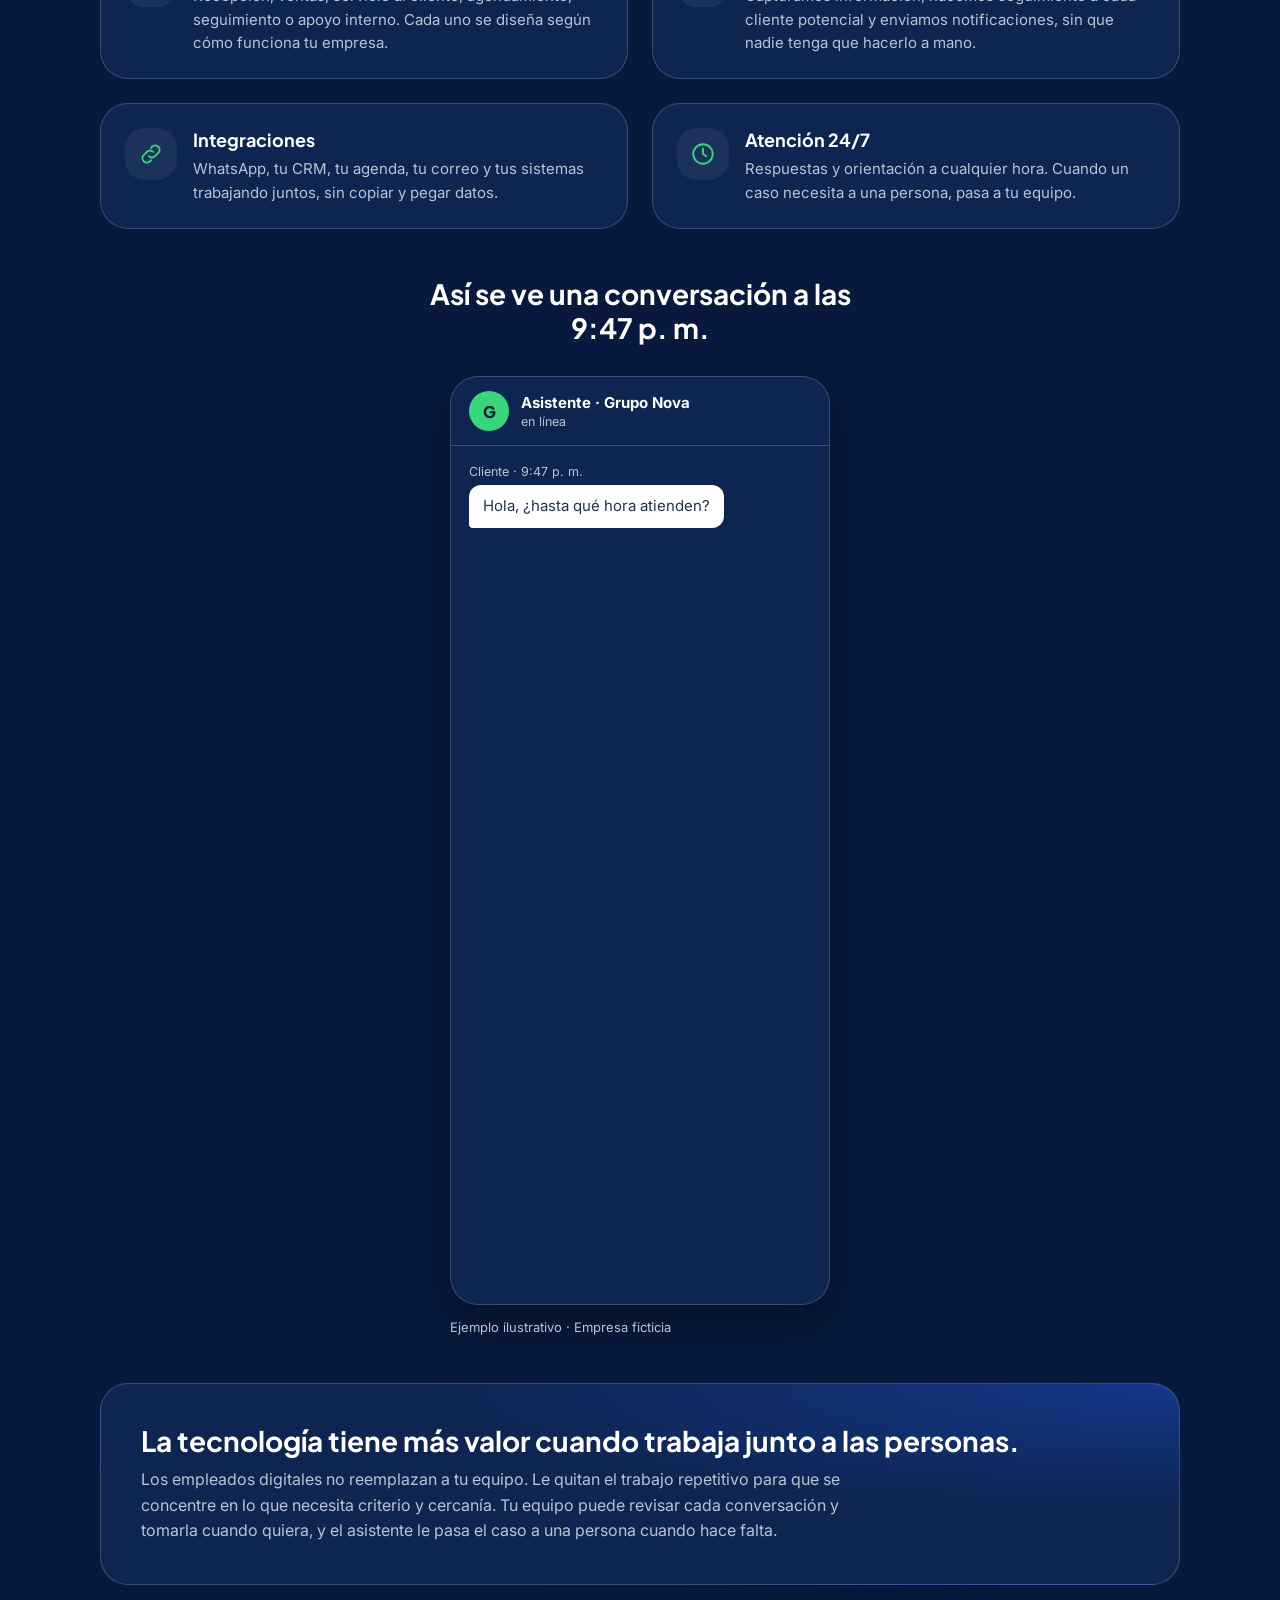
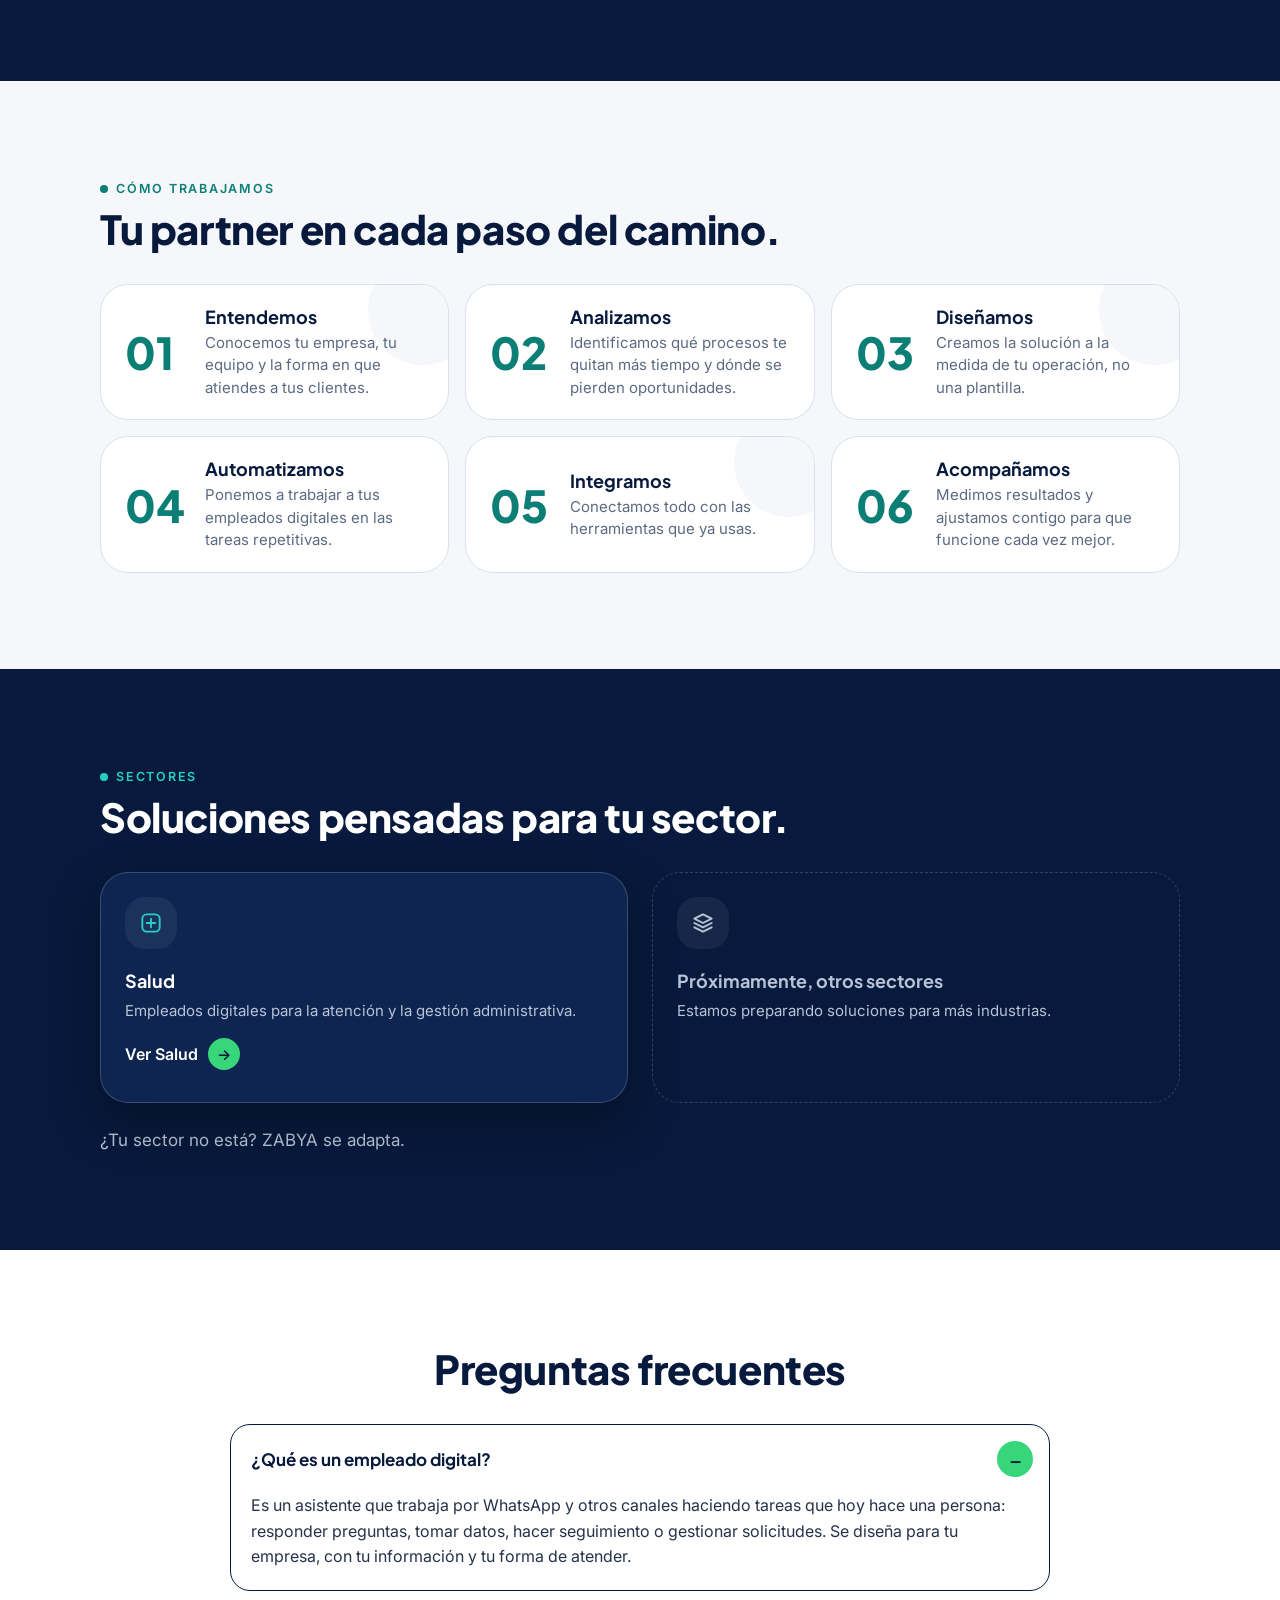
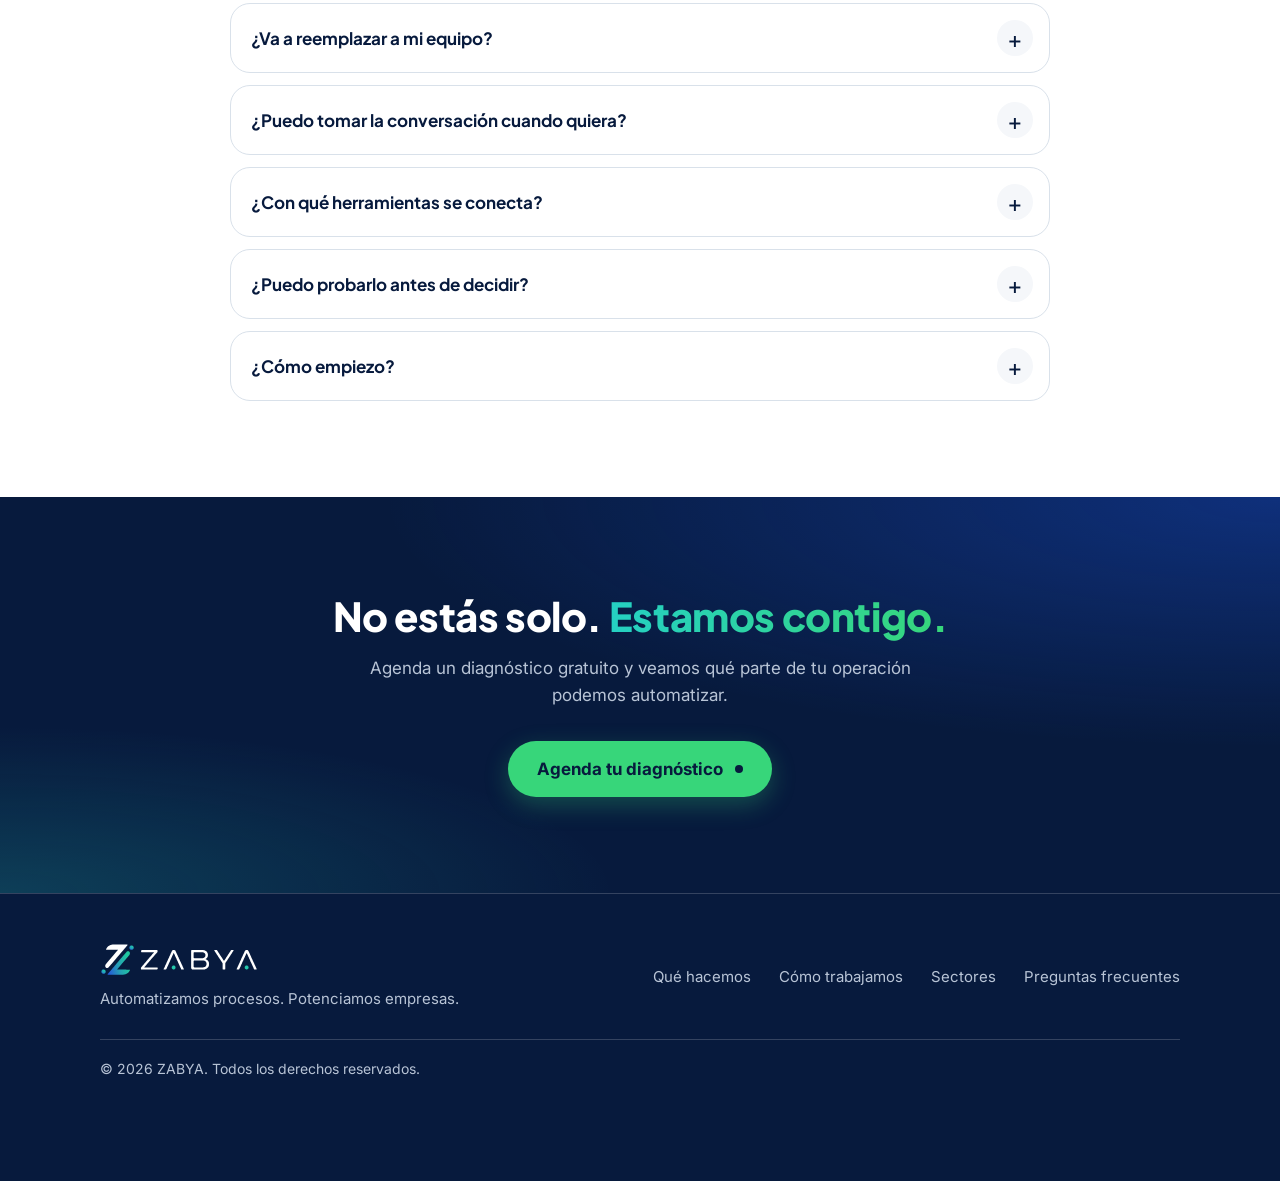
==== commit 222263cc: "Rewrite home problem section from latest design New title, four situation cards in a two-column grid" ====
--- a/index.html
+++ b/index.html
@@ -57,13 +57,14 @@
 
 <section class="light" aria-labelledby="t-problema">
 <div class="wrap sec">
-<h2 id="t-problema" class="h2" style="margin-top: 0; max-width: 760px;">Tu equipo trabaja mucho. Pero no siempre en lo importante.</h2>
-<div class="grid g3" style="margin-top: 32px;">
-<article class="bc"><div class="tile"><svg class="ico" viewBox="0 0 24 24" aria-hidden="true"><path d="M20 12a8 8 0 01-11.6 7.1L4 20l1.1-4.1A8 8 0 1120 12z"></path></svg></div><div><h3>Cinco personas respondiendo WhatsApp todo el día.</h3><p>Y aun así, los mensajes se acumulan.</p></div></article>
-<article class="bc"><div class="tile"><svg class="ico" viewBox="0 0 24 24" aria-hidden="true"><path d="M20 14.5A8 8 0 119.5 4a6.5 6.5 0 0010.5 10.5z"></path></svg></div><div><h3>Clientes que escriben fuera de horario y se pierden.</h3><p>Nadie les responde a tiempo y buscan otra opción.</p></div></article>
-<article class="bc"><div class="tile"><svg class="ico" viewBox="0 0 24 24" aria-hidden="true"><path d="M4 12a8 8 0 0113.7-5.7L20 8.5M20 4v4.5h-4.5"></path><path d="M20 12a8 8 0 01-13.7 5.7L4 15.5M4 20v-4.5h4.5"></path></svg></div><div><h3>Las mismas preguntas, respondidas una y otra vez.</h3><p>Horarios, precios y servicios, todos los días y a mano.</p></div></article>
+<h2 id="t-problema" class="h2" style="margin-top: 0; max-width: 760px;">Tu equipo da lo mejor de sí. Démosle una mano.</h2>
+<div class="grid g2" style="margin-top: 32px;">
+<article class="bc"><div class="tile"><svg class="ico" viewBox="0 0 24 24" aria-hidden="true"><path d="M20 12a8 8 0 01-11.6 7.1L4 20l1.1-4.1A8 8 0 1120 12z"></path></svg></div><div><h3>Atender bien a cada persona que escribe es la prioridad.</h3><p>Pero cuando muchos mensajes llegan a la vez, el día no alcanza para todos.</p></div></article>
+<article class="bc"><div class="tile"><svg class="ico" viewBox="0 0 24 24" aria-hidden="true"><path d="M20 14.5A8 8 0 119.5 4a6.5 6.5 0 0010.5 10.5z"></path></svg></div><div><h3>Muchos clientes escriben cuando la oficina ya cerró.</h3><p>De noche o el fin de semana, mientras tu equipo descansa. Y una respuesta a tiempo hace la diferencia.</p></div></article>
+<article class="bc"><div class="tile"><svg class="ico" viewBox="0 0 24 24" aria-hidden="true"><path d="M4 12a8 8 0 0113.7-5.7L20 8.5M20 4v4.5h-4.5"></path><path d="M20 12a8 8 0 01-13.7 5.7L4 15.5M4 20v-4.5h4.5"></path></svg></div><div><h3>Las mismas preguntas llegan todos los días.</h3><p>Horarios, precios y servicios. Un empleado digital puede responderlas, y tu equipo se dedica a lo que necesita su criterio.</p></div></article>
+<article class="bc"><div class="tile"><svg class="ico" viewBox="0 0 24 24" aria-hidden="true"><path d="M9 14L4 9l5-5"></path><path d="M4 9h10.5a5.5 5.5 0 010 11H11"></path></svg></div><div><h3>Hay clientes que preguntan, lo piensan y no vuelven a escribir.</h3><p>Retomar una cotización o saber cómo les fue toma tiempo que no siempre hay. Un empleado digital hace ese seguimiento, con el tono de tu empresa.</p></div></article>
 </div>
-<p class="closing">Veamos qué parte de ese proceso podemos automatizar.</p>
+<p class="closing">Veamos juntos qué tareas puede asumir un empleado digital, para que tu equipo atienda a cada cliente con más calma.</p>
 </div>
 </section>
 
@@ -130,7 +131,7 @@
 <div class="tile"><svg class="ico" viewBox="0 0 24 24" aria-hidden="true"><rect x="4" y="4" width="16" height="16" rx="4"></rect><path d="M12 8v8M8 12h8"></path></svg></div>
 <h3>Salud</h3>
 <p>Empleados digitales para la atención y la gestión administrativa.</p>
-<a class="alink" href="https://zabya.co/salud">Ver Salud <span aria-hidden="true">→</span></a>
+<a class="alink" href="/salud/">Ver Salud <span aria-hidden="true">→</span></a>
 </article>
 <article class="sector off" aria-disabled="true">
 <div class="tile"><svg class="ico" viewBox="0 0 24 24" aria-hidden="true"><path d="M12 4l8 4-8 4-8-4 8-4z"></path><path d="M4 12l8 4 8-4"></path><path d="M4 16l8 4 8-4"></path></svg></div>
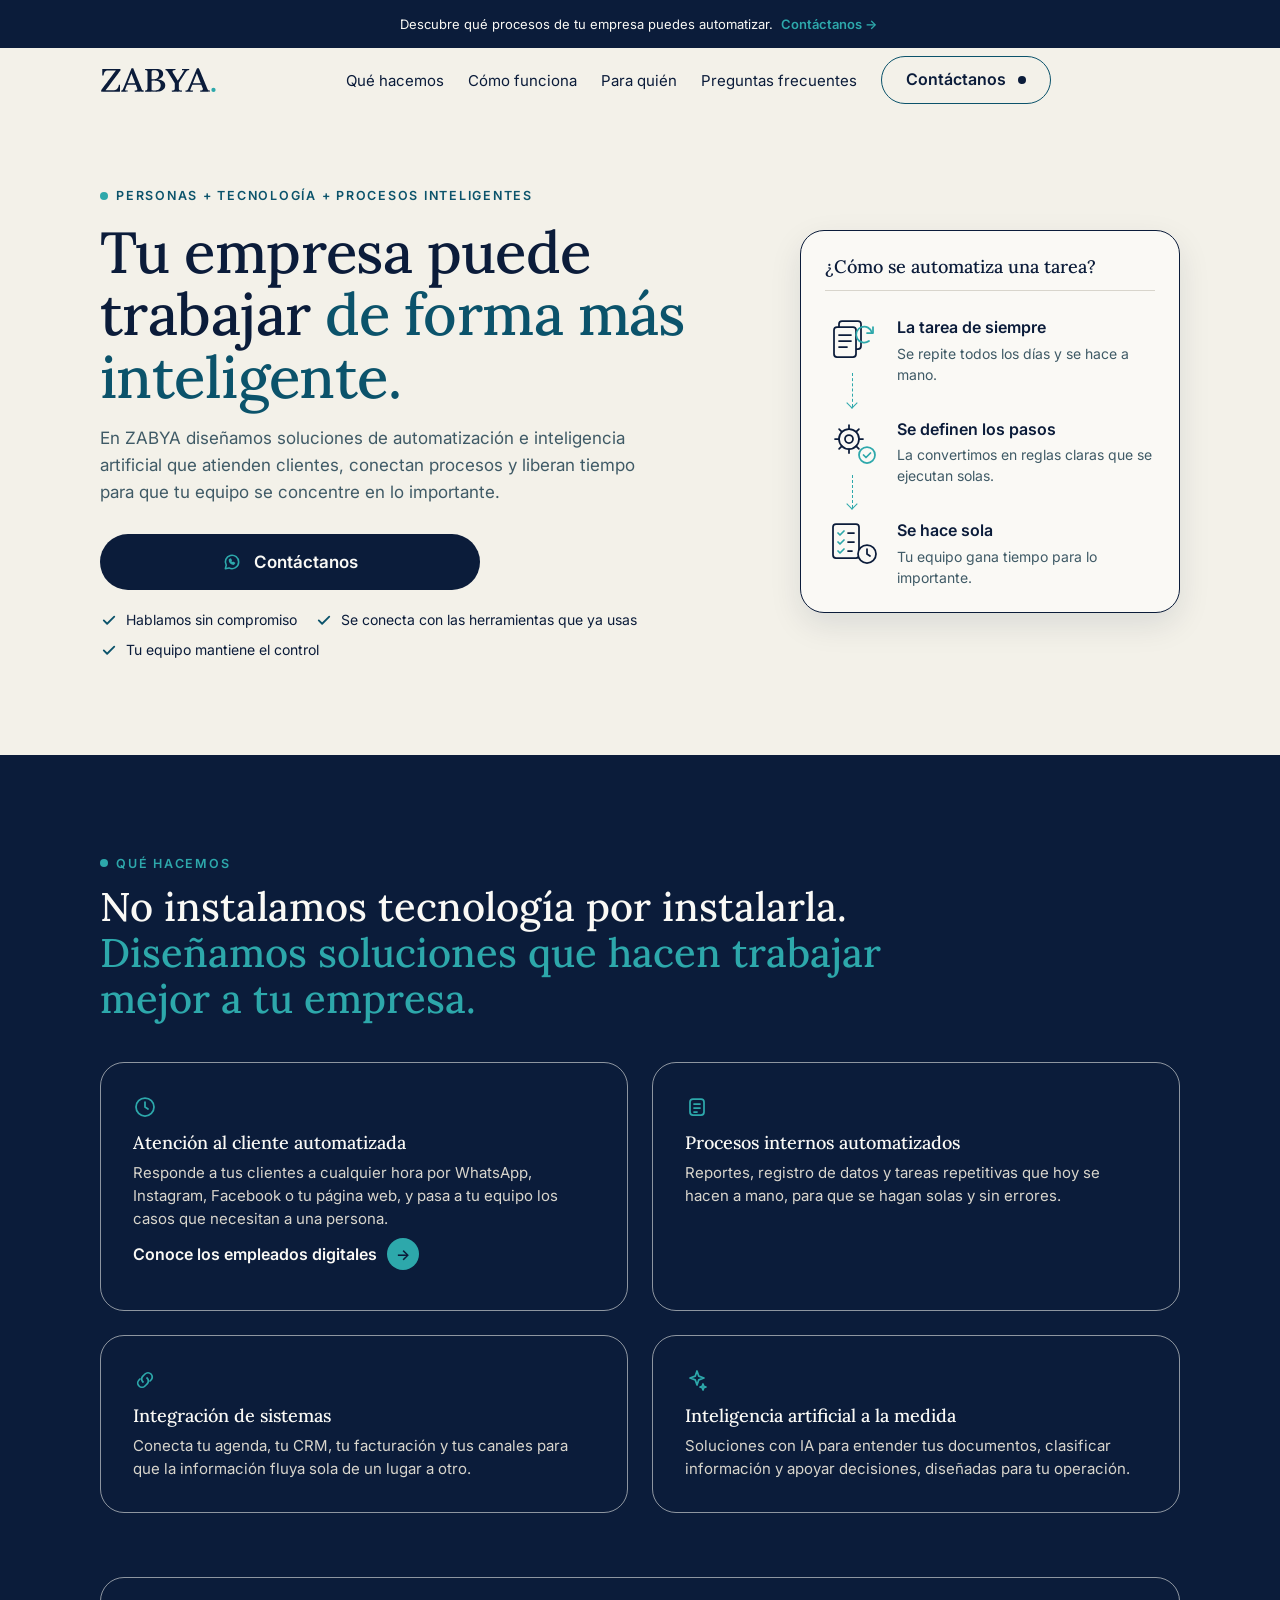
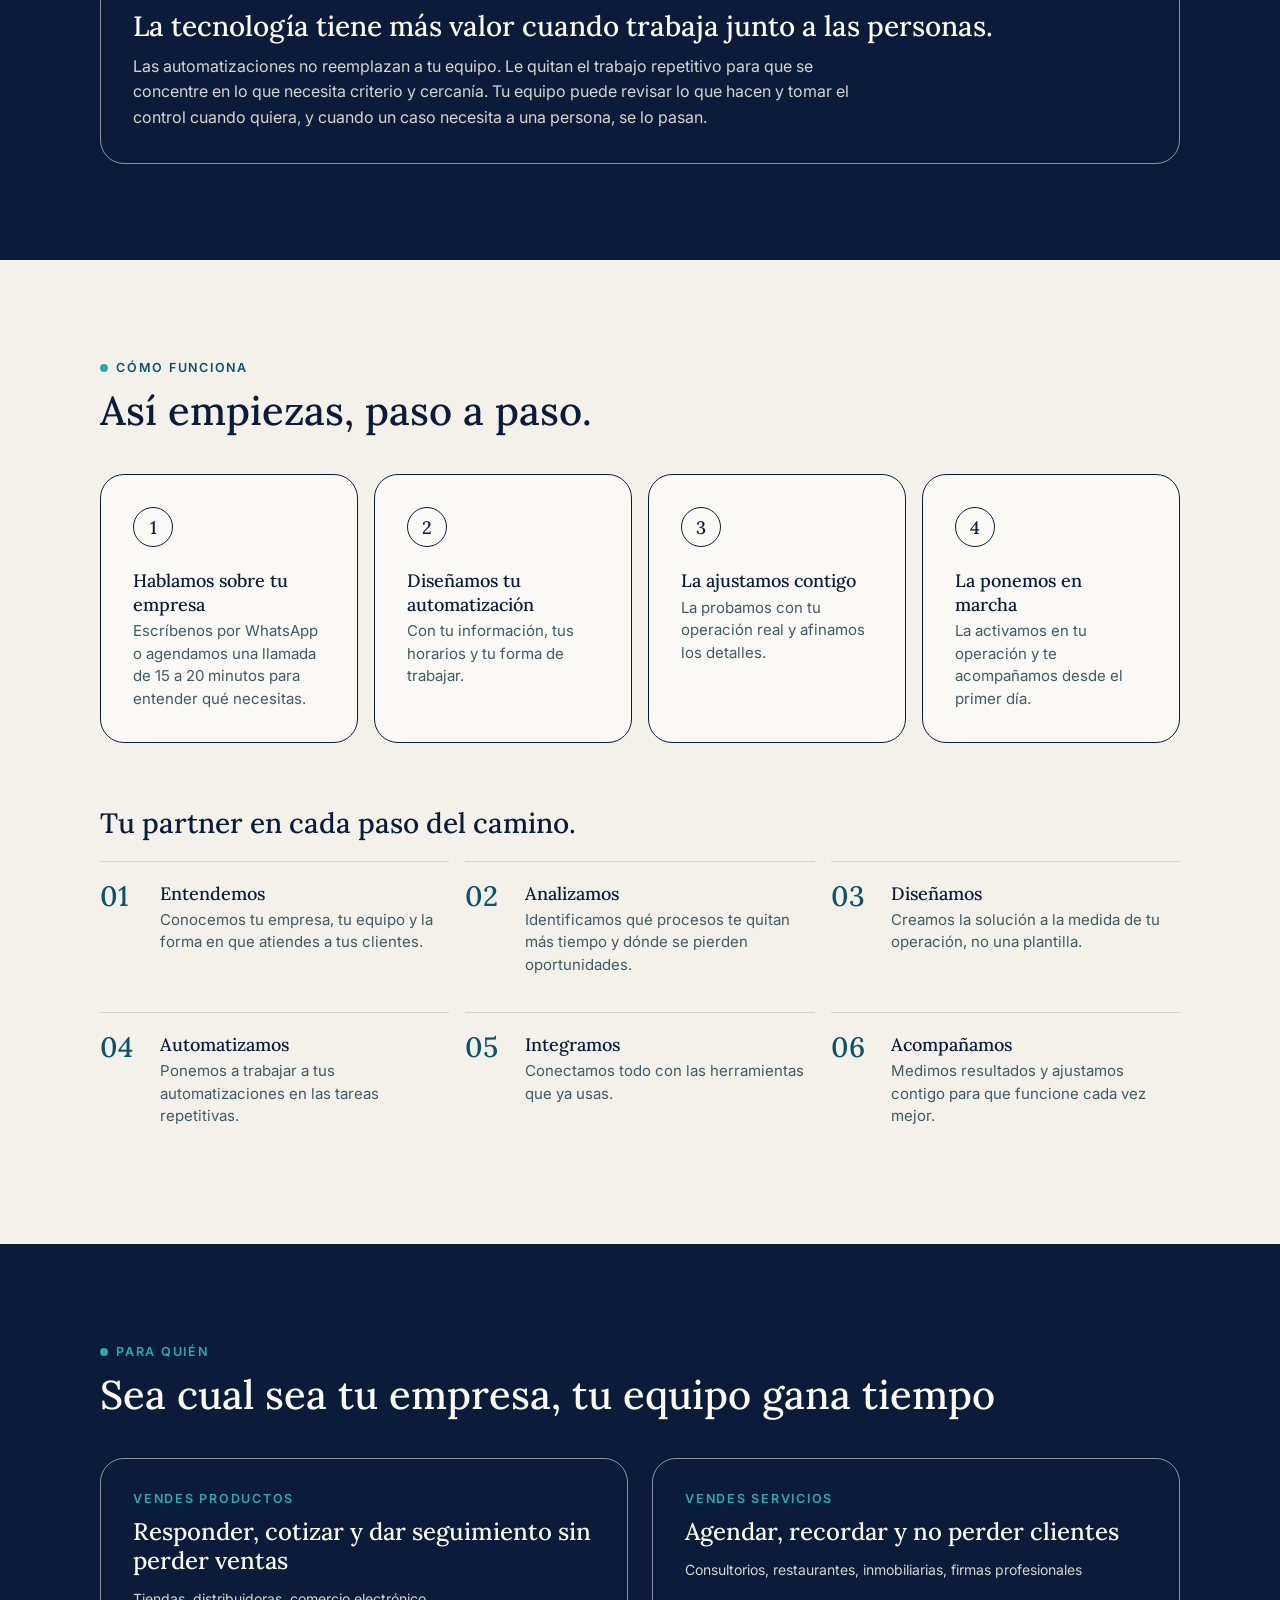
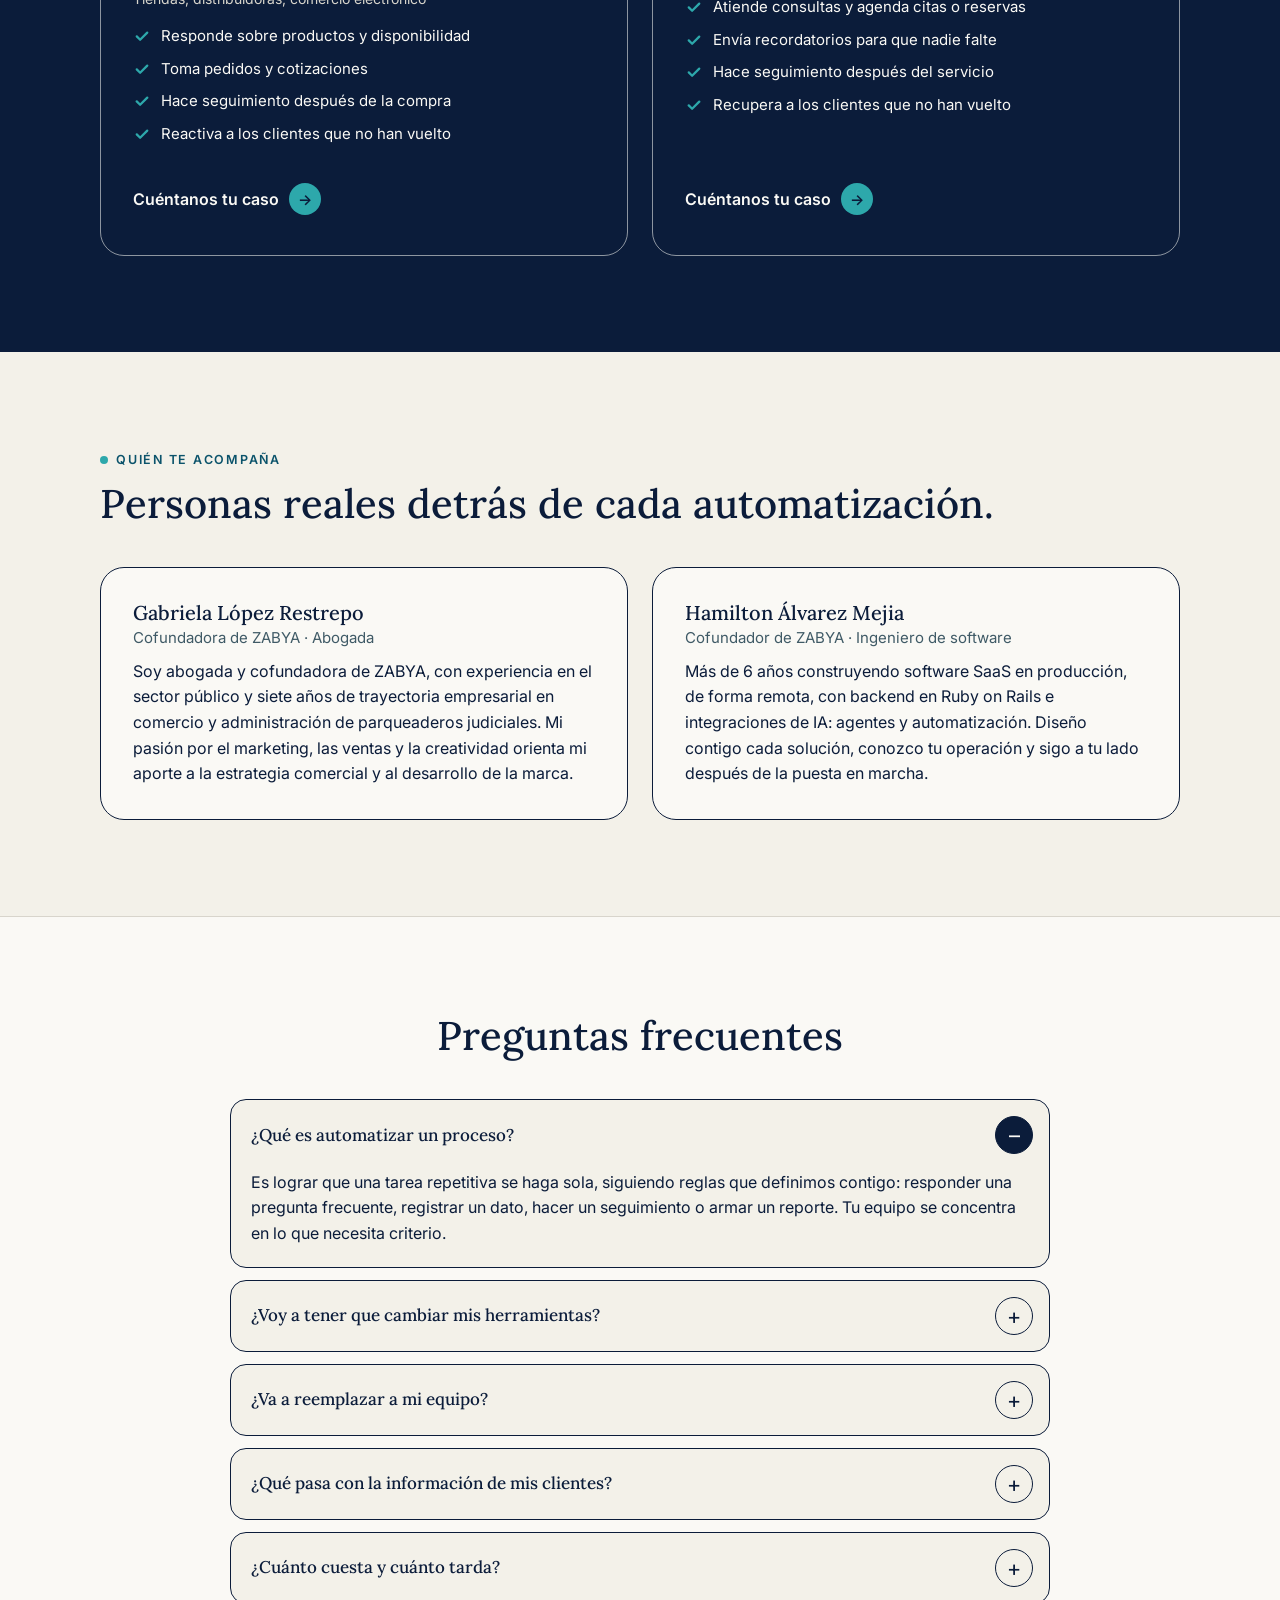
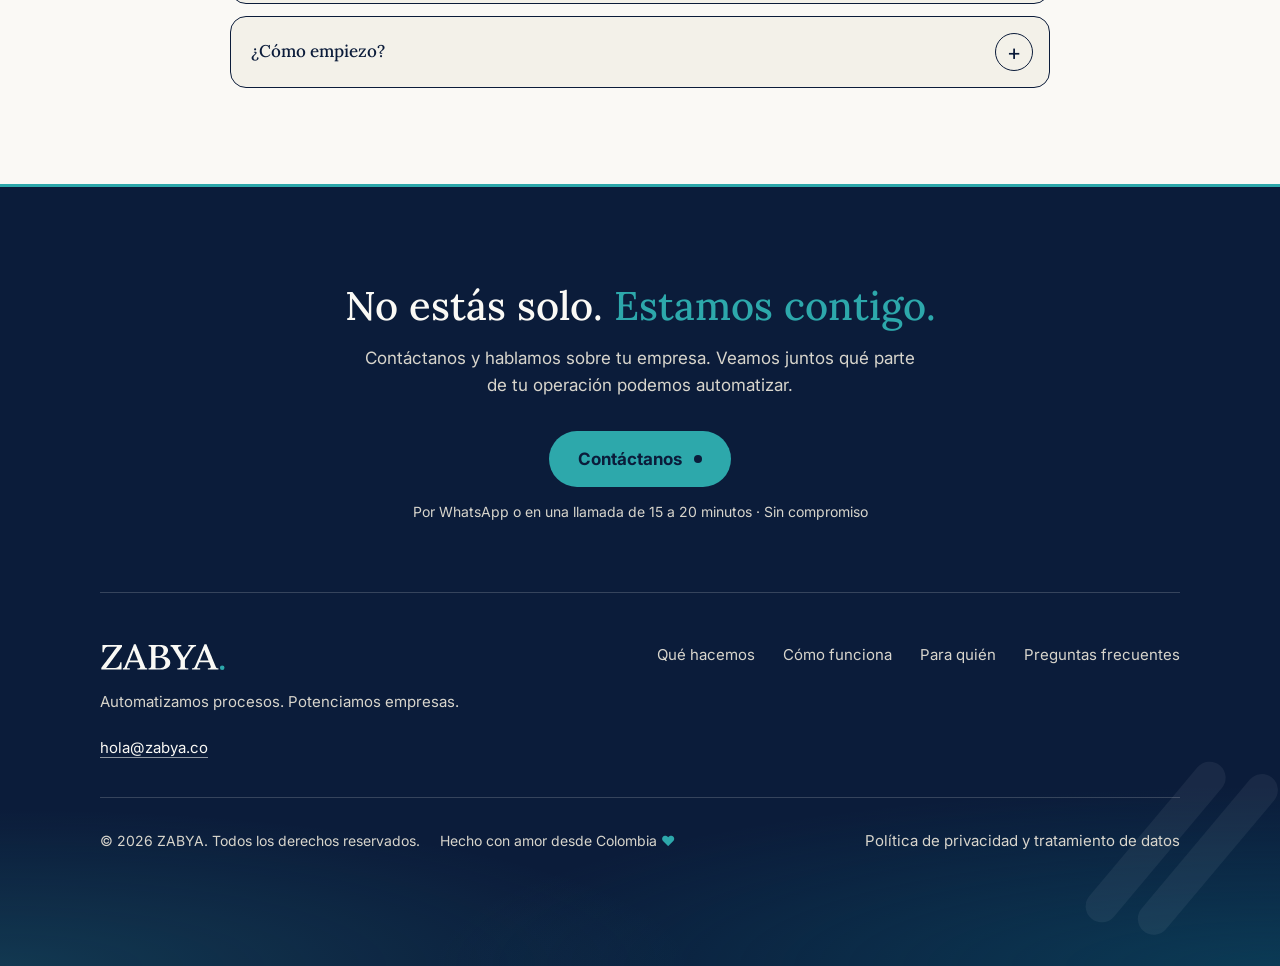
==== commit 78bee5ab: "Update home to ZABYA v4.0 design and add empleados-digitales landing - Replace home with the v4 desi" ====
--- a/index.html
+++ b/index.html
@@ -3,143 +3,193 @@
 <head>
 <meta charset="utf-8">
 <meta name="viewport" content="width=device-width, initial-scale=1">
-<title>ZABYA · Automatización y empleados digitales para empresas</title>
-<meta name="description" content="Automatizamos procesos y creamos empleados digitales que atienden a tus clientes a cualquier hora, junto a tu equipo. Agenda tu diagnóstico.">
-<meta property="og:title" content="ZABYA · Automatizamos procesos. Potenciamos empresas.">
-<meta property="og:description" content="Entendemos tu empresa y creamos soluciones que trabajan contigo.">
+<title>ZABYA · Automatización e inteligencia artificial para empresas</title>
+<meta name="description" content="Diseñamos soluciones de automatización e inteligencia artificial que atienden clientes, conectan procesos y liberan tiempo para tu equipo.">
+<meta property="og:title" content="ZABYA · Tu empresa puede trabajar de forma más inteligente.">
+<meta property="og:description" content="Automatización e inteligencia artificial para empresas: más tiempo para tu equipo.">
 <meta property="og:type" content="website">
-<meta name="theme-color" content="#071A3D">
-<link rel="icon" href="assets/logo.svg" type="image/svg+xml">
+<meta name="theme-color" content="#0B1C3A">
+<link rel="icon" href="assets/zabya-monograma.svg" type="image/svg+xml">
 <link rel="preconnect" href="https://fonts.googleapis.com">
 <link rel="preconnect" href="https://fonts.gstatic.com" crossorigin>
-<link rel="stylesheet" href="https://fonts.googleapis.com/css2?family=Inter:wght@400;500;600;700&amp;family=Plus+Jakarta+Sans:wght@700;800&amp;display=swap">
+<link rel="stylesheet" href="https://fonts.googleapis.com/css2?family=Inter:wght@400;500;600;700&amp;family=Lora:wght@500&amp;display=swap">
 <link rel="stylesheet" href="assets/styles.css">
+<!-- Meta Pixel Code -->
+<script>
+!function(f,b,e,v,n,t,s)
+{if(f.fbq)return;n=f.fbq=function(){n.callMethod?
+n.callMethod.apply(n,arguments):n.queue.push(arguments)};
+if(!f._fbq)f._fbq=n;n.push=n;n.loaded=!0;n.version='2.0';
+n.queue=[];t=b.createElement(e);t.async=!0;
+t.src=v;s=b.getElementsByTagName(e)[0];
+s.parentNode.insertBefore(t,s)}(window, document,'script',
+'https://connect.facebook.net/en_US/fbevents.js');
+fbq('init', '2082839265670309');
+fbq('track', 'PageView');
+</script>
+<noscript><img height="1" width="1" style="display:none"
+src="https://www.facebook.com/tr?id=2082839265670309&ev=PageView&noscript=1"
+/></noscript>
+<!-- End Meta Pixel Code -->
 </head>
 <body>
 <div class="page">
-
-<header class="bar dark">
+<a class="skip" href="#contenido">Saltar al contenido</a>
+
+<aside class="annc dark" id="annc" aria-label="Oferta">
+<p>Descubre qué procesos de tu empresa puedes automatizar. <a href="https://wa.me/573189850120?text=Hola%2C%20quiero%20automatizar%20procesos%20en%20mi%20empresa." target="_blank" rel="noopener">Contáctanos&nbsp;<span aria-hidden="true">→</span></a></p>
+</aside>
+
+<header class="bar" id="bar">
 <div class="wrap bar-in">
-<a class="logo" href="#inicio" aria-label="ZABYA, inicio"><img src="assets/zabya-logo.svg" alt="" width="142" height="32"></a>
+<a class="logo" href="#inicio" aria-label="ZABYA, inicio"><img src="assets/zabya-wordmark.svg" alt="" width="117" height="26"></a>
 <nav class="navlinks" aria-label="Principal">
 <a class="nl" href="#que-hacemos">Qué hacemos</a>
-<a class="nl" href="#como-trabajamos">Cómo trabajamos</a>
-<a class="nl" href="#sectores">Sectores</a>
+<a class="nl" href="#como-funciona">Cómo funciona</a>
+<a class="nl" href="#para-quien">Para quién</a>
 <a class="nl" href="#preguntas">Preguntas frecuentes</a>
-<a class="btn btn--outline-light" href="https://wa.me/573189850120?text=Hola%2C%20quiero%20agendar%20mi%20diagn%C3%B3stico%20gratuito." target="_blank" rel="noopener">Agenda tu diagnóstico</a>
+<a class="btn btn--outline" href="https://wa.me/573189850120?text=Hola%2C%20quiero%20automatizar%20procesos%20en%20mi%20empresa." target="_blank" rel="noopener">Contáctanos</a>
 </nav>
-<button class="burger" type="button" id="menu-toggle" aria-label="Abrir menú" aria-expanded="false" aria-controls="menu-panel">
+<div class="bar-r">
+<a class="icon-btn wa-link" href="https://wa.me/573189850120?text=Hola%2C%20quiero%20automatizar%20procesos%20en%20mi%20empresa." target="_blank" rel="noopener" aria-label="Escríbenos por WhatsApp"><svg class="wa" viewBox="0 0 24 24" fill="none" stroke="currentColor" stroke-width="1.8" stroke-linecap="round" stroke-linejoin="round" aria-hidden="true"><path d="M20 12a8 8 0 01-11.6 7.1L4 20l1.1-4.1A8 8 0 1120 12z"></path><path d="M9 9.5c0 2.8 2.2 5 5 5l1-1.2-1.6-.8-.8.7a3.2 3.2 0 01-2.3-2.3l.7-.8-.8-1.6z"></path></svg></a>
+<button class="icon-btn burger" type="button" id="menu-toggle" aria-label="Abrir menú" aria-expanded="false" aria-controls="menu-panel">
 <svg class="ico" id="icon-close" viewBox="0 0 24 24" aria-hidden="true" hidden><path d="M6 6l12 12M18 6L6 18"></path></svg>
 <svg class="ico" id="icon-open" viewBox="0 0 24 24" aria-hidden="true"><path d="M4 7h16M4 12h16M4 17h16"></path></svg>
 </button>
 </div>
+</div>
 <nav class="panel" id="menu-panel" aria-label="Menú" hidden>
 <a class="item" href="#que-hacemos">Qué hacemos <span>→</span></a>
-<a class="item" href="#como-trabajamos">Cómo trabajamos <span>→</span></a>
-<a class="item" href="#sectores">Sectores <span>→</span></a>
+<a class="item" href="#como-funciona">Cómo funciona <span>→</span></a>
+<a class="item" href="#para-quien">Para quién <span>→</span></a>
 <a class="item" href="#preguntas">Preguntas frecuentes <span>→</span></a>
-<a class="btn btn--cta btn--lg btn--block" href="https://wa.me/573189850120?text=Hola%2C%20quiero%20agendar%20mi%20diagn%C3%B3stico%20gratuito." target="_blank" rel="noopener">Agenda tu diagnóstico</a>
+<a class="btn btn--cta btn--lg btn--block" href="https://wa.me/573189850120?text=Hola%2C%20quiero%20automatizar%20procesos%20en%20mi%20empresa." target="_blank" rel="noopener">Contáctanos</a>
 </nav>
 </header>
 
-<section id="inicio" class="hero dark" aria-labelledby="t-hero">
-<div class="pills" aria-hidden="true"><i></i><i></i></div>
-<div class="wrap hero-in rise">
-<p class="eyebrow">EMPLEADOS DIGITALES PARA TU EMPRESA</p>
-<h1 id="t-hero" class="h1">Automatizamos procesos. <span class="acc">Potenciamos empresas.</span></h1>
-<p class="lead">Entendemos tu empresa y creamos soluciones que trabajan contigo.</p>
+<main id="contenido">
+<section id="inicio" class="hero" aria-labelledby="t-hero">
+<div class="wrap hero-in">
+<div class="hero-grid">
+<div class="hero-copy">
+<p class="eyebrow">PERSONAS + TECNOLOGÍA + PROCESOS INTELIGENTES</p>
+<h1 id="t-hero" class="h1">Tu empresa puede trabajar <span class="acc">de forma más inteligente.</span></h1>
+<p class="lead">En ZABYA diseñamos soluciones de automatización e inteligencia artificial que atienden clientes, conectan procesos y liberan tiempo para que tu equipo se concentre en lo importante.</p>
 <div class="acts">
-<a class="btn btn--cta btn--lg btn--block" href="https://wa.me/573189850120?text=Hola%2C%20quiero%20agendar%20mi%20diagn%C3%B3stico%20gratuito." target="_blank" rel="noopener">Agenda tu diagnóstico</a>
-<p class="free">Diagnóstico gratuito · 7 días de prueba sin costo</p>
-</div>
-</div>
-</section>
-
-<section class="light" aria-labelledby="t-problema">
-<div class="wrap sec">
-<h2 id="t-problema" class="h2" style="margin-top: 0; max-width: 760px;">Tu equipo da lo mejor de sí. Démosle una mano.</h2>
-<div class="grid g2" style="margin-top: 32px;">
-<article class="bc"><div class="tile"><svg class="ico" viewBox="0 0 24 24" aria-hidden="true"><path d="M20 12a8 8 0 01-11.6 7.1L4 20l1.1-4.1A8 8 0 1120 12z"></path></svg></div><div><h3>Atender bien a cada persona que escribe es la prioridad.</h3><p>Pero cuando muchos mensajes llegan a la vez, el día no alcanza para todos.</p></div></article>
-<article class="bc"><div class="tile"><svg class="ico" viewBox="0 0 24 24" aria-hidden="true"><path d="M20 14.5A8 8 0 119.5 4a6.5 6.5 0 0010.5 10.5z"></path></svg></div><div><h3>Muchos clientes escriben cuando la oficina ya cerró.</h3><p>De noche o el fin de semana, mientras tu equipo descansa. Y una respuesta a tiempo hace la diferencia.</p></div></article>
-<article class="bc"><div class="tile"><svg class="ico" viewBox="0 0 24 24" aria-hidden="true"><path d="M4 12a8 8 0 0113.7-5.7L20 8.5M20 4v4.5h-4.5"></path><path d="M20 12a8 8 0 01-13.7 5.7L4 15.5M4 20v-4.5h4.5"></path></svg></div><div><h3>Las mismas preguntas llegan todos los días.</h3><p>Horarios, precios y servicios. Un empleado digital puede responderlas, y tu equipo se dedica a lo que necesita su criterio.</p></div></article>
-<article class="bc"><div class="tile"><svg class="ico" viewBox="0 0 24 24" aria-hidden="true"><path d="M9 14L4 9l5-5"></path><path d="M4 9h10.5a5.5 5.5 0 010 11H11"></path></svg></div><div><h3>Hay clientes que preguntan, lo piensan y no vuelven a escribir.</h3><p>Retomar una cotización o saber cómo les fue toma tiempo que no siempre hay. Un empleado digital hace ese seguimiento, con el tono de tu empresa.</p></div></article>
-</div>
-<p class="closing">Veamos juntos qué tareas puede asumir un empleado digital, para que tu equipo atienda a cada cliente con más calma.</p>
+<a class="btn btn--solid btn--lg btn--block" href="https://wa.me/573189850120?text=Hola%2C%20quiero%20automatizar%20procesos%20en%20mi%20empresa." target="_blank" rel="noopener"><svg class="wa" viewBox="0 0 24 24" fill="none" stroke="currentColor" stroke-width="1.9" stroke-linecap="round" stroke-linejoin="round" aria-hidden="true"><path d="M20 12a8 8 0 01-11.6 7.1L4 20l1.1-4.1A8 8 0 1120 12z"></path><path d="M9 9.5c0 2.8 2.2 5 5 5l1-1.2-1.6-.8-.8.7a3.2 3.2 0 01-2.3-2.3l.7-.8-.8-1.6z"></path></svg>Contáctanos</a>
+</div>
+<ul class="trust" aria-label="Lo que incluye">
+<li><svg viewBox="0 0 24 24" fill="none" stroke="currentColor" stroke-width="2.4" stroke-linecap="round" stroke-linejoin="round" aria-hidden="true"><path d="M5 12.5l4.5 4.5L19 7.5"></path></svg>Hablamos sin compromiso</li>
+<li><svg viewBox="0 0 24 24" fill="none" stroke="currentColor" stroke-width="2.4" stroke-linecap="round" stroke-linejoin="round" aria-hidden="true"><path d="M5 12.5l4.5 4.5L19 7.5"></path></svg>Se conecta con las herramientas que ya usas</li>
+<li><svg viewBox="0 0 24 24" fill="none" stroke="currentColor" stroke-width="2.4" stroke-linecap="round" stroke-linejoin="round" aria-hidden="true"><path d="M5 12.5l4.5 4.5L19 7.5"></path></svg>Tu equipo mantiene el control</li>
+</ul>
+</div>
+<div class="hero-visual">
+<figure class="flow sketch" style="margin: 0;">
+<figcaption class="sketch-h">¿Cómo se automatiza una tarea?</figcaption>
+<ol class="sk-steps">
+<li><svg class="sk-ico" viewBox="0 0 56 56" aria-hidden="true"><rect class="sk" x="14" y="10" width="22" height="28" rx="3"></rect><rect class="sk" x="9" y="16" width="22" height="30" rx="3" style="fill: var(--papel);"></rect><path class="sk" d="M14 24 h12 M14 30 h12 M14 36 h8"></path><path class="sk sk-t" d="M44 30 a8 8 0 1 1 3 -8"></path><path class="sk sk-t" d="M48 16 v6 h-6"></path></svg><div><b>La tarea de siempre</b><span>Se repite todos los días y se hace a mano.</span></div></li>
+<li><svg class="sk-ico" viewBox="0 0 56 56" aria-hidden="true"><circle class="sk" cx="24" cy="26" r="10"></circle><circle class="sk" cx="24" cy="26" r="4"></circle><path class="sk" d="M24 12 v4 M24 36 v4 M10 26 h4 M34 26 h4 M14.1 16.1 l2.8 2.8 M31.1 33.1 l2.8 2.8 M14.1 35.9 l2.8 -2.8 M31.1 18.9 l2.8 -2.8"></path><circle class="sk sk-t" cx="42" cy="42" r="8" style="fill: var(--papel);"></circle><path class="sk sk-t" d="M38.5 42 l2.5 2.5 l4.5 -4.5"></path></svg><div><b>Se definen los pasos</b><span>La convertimos en reglas claras que se ejecutan solas.</span></div></li>
+<li><svg class="sk-ico" viewBox="0 0 56 56" aria-hidden="true"><rect class="sk" x="8" y="10" width="26" height="34" rx="3"></rect><path class="sk sk-t" d="M13 19 l2 2 l4 -4 M13 28 l2 2 l4 -4 M13 37 l2 2 l4 -4"></path><path class="sk" d="M23 19 h6 M23 28 h6 M23 37 h4"></path><circle class="sk" cx="42" cy="40" r="9" style="fill: var(--papel);"></circle><path class="sk" d="M42 35 v5 l3 2"></path></svg><div><b>Se hace sola</b><span>Tu equipo gana tiempo para lo importante.</span></div></li>
+</ol>
+</figure>
+</div>
+</div>
 </div>
 </section>
 
 <section id="que-hacemos" class="dark" aria-labelledby="t-hacemos">
 <div class="wrap sec">
 <p class="eyebrow">QUÉ HACEMOS</p>
-<h2 id="t-hacemos" class="h2" style="max-width: 820px;">No vendemos tecnología. <span class="acc">Creamos soluciones que trabajan por ti.</span></h2>
-<div class="grid g2" style="margin-top: 32px;">
-<article class="bc d"><div class="tile"><svg class="ico" viewBox="0 0 24 24" aria-hidden="true"><circle cx="12" cy="8" r="4"></circle><path d="M4 21a8 8 0 0116 0"></path></svg></div><div><h3>Empleados digitales</h3><p>Recepción, ventas, servicio al cliente, agendamiento, seguimiento o apoyo interno. Cada uno se diseña según cómo funciona tu empresa.</p></div></article>
-<article class="bc d"><div class="tile"><svg class="ico" viewBox="0 0 24 24" aria-hidden="true"><rect x="3" y="4" width="7" height="6" rx="2"></rect><rect x="14" y="14" width="7" height="6" rx="2"></rect><path d="M10 7h4a3 3 0 013 3v4"></path></svg></div><div><h3>Automatización de procesos</h3><p>Capturamos información, hacemos seguimiento a cada cliente potencial y enviamos notificaciones, sin que nadie tenga que hacerlo a mano.</p></div></article>
-<article class="bc d"><div class="tile"><svg class="ico" viewBox="0 0 24 24" aria-hidden="true"><path d="M10 14a4 4 0 005.7 0l3-3a4 4 0 00-5.7-5.7l-1 1"></path><path d="M14 10a4 4 0 00-5.7 0l-3 3a4 4 0 005.7 5.7l1-1"></path></svg></div><div><h3>Integraciones</h3><p>WhatsApp, tu CRM, tu agenda, tu correo y tus sistemas trabajando juntos, sin copiar y pegar datos.</p></div></article>
-<article class="bc d"><div class="tile"><svg class="ico" viewBox="0 0 24 24" aria-hidden="true"><circle cx="12" cy="12" r="9"></circle><path d="M12 7v5l3 2"></path></svg></div><div><h3>Atención 24/7</h3><p>Respuestas y orientación a cualquier hora. Cuando un caso necesita a una persona, pasa a tu equipo.</p></div></article>
-</div>
-
-<div class="chat-block">
-<p class="h3" style="max-width: 460px;">Así se ve una conversación a las 9:47 p. m.</p>
-<div>
-<figure class="phone" id="chat" role="group" aria-label="Ejemplo de conversación por WhatsApp" style="margin: 0;">
-<div class="ph"><div class="av" aria-hidden="true">G</div><div><b>Asistente · Grupo Nova</b><span class="status" id="chat-status">en línea</span></div></div>
-<div class="msgs">
-<p class="who">Cliente · 9:47 p. m.</p>
-<div class="slot s-in"><p class="b in">Hola, ¿hasta qué hora atienden?</p></div>
-<div class="slot s-out"><p class="b out">Hola. Nuestro horario es de lunes a viernes de 8:00 a. m. a 6:00 p. m. y los sábados hasta la 1:00 p. m. Por este chat te respondo a cualquier hora. ¿En qué te ayudo?</p></div>
-<div class="slot s-in"><p class="b in">¿Qué servicios tienen y cuánto cuestan?</p></div>
-<div class="slot s-out"><p class="b out">Tenemos tres opciones: Esencial, $150.000; Completo, $280.000, y A la medida, desde $450.000. ¿Te cuento en qué se diferencian?</p></div>
-<div class="slot s-in"><p class="b in">Sí, porfa.</p></div>
-<div class="slot s-out"><p class="b out">El Esencial cubre lo básico. El Completo suma seguimiento y soporte prioritario. El A la medida se arma según lo que necesites. Si me cuentas qué buscas, te digo cuál te conviene más.</p></div>
-<div class="slot s-in"><p class="b in">Creo que el Completo. ¿Cómo lo tomo?</p></div>
-<div class="slot s-out"><p class="b out">Perfecto. Ya quedó registrado el servicio Completo a tu nombre. Por este mismo chat te llega la confirmación.</p></div>
-</div>
-</figure>
-<p class="note">Ejemplo ilustrativo · Empresa ficticia</p>
-</div>
-</div>
-
+<h2 id="t-hacemos" class="h2" style="max-width: 820px;">No instalamos tecnología por instalarla. <span class="acc">Diseñamos soluciones que hacen trabajar mejor a tu empresa.</span></h2>
+<div class="grid g2 sec-body">
+<article class="bc d"><span class="i"><svg class="ico" viewBox="0 0 24 24" aria-hidden="true"><circle cx="12" cy="12" r="9"></circle><path d="M12 7v5l3 2"></path></svg></span><div><h3>Atención al cliente automatizada</h3><p>Responde a tus clientes a cualquier hora por WhatsApp, Instagram, Facebook o tu página web, y pasa a tu equipo los casos que necesitan a una persona.</p><a class="alink alink--in" href="/empleados-digitales/">Conoce los empleados digitales <span aria-hidden="true">→</span></a></div></article>
+<article class="bc d"><span class="i"><svg class="ico" viewBox="0 0 24 24" aria-hidden="true"><rect x="5" y="4" width="14" height="16" rx="3"></rect><path d="M9 9h6M9 13h6M9 17h3"></path></svg></span><div><h3>Procesos internos automatizados</h3><p>Reportes, registro de datos y tareas repetitivas que hoy se hacen a mano, para que se hagan solas y sin errores.</p></div></article>
+<article class="bc d"><span class="i"><svg class="ico" viewBox="0 0 24 24" aria-hidden="true"><path d="M10 14a4 4 0 010-6l2-2a4 4 0 016 6l-1 1"></path><path d="M14 10a4 4 0 010 6l-2 2a4 4 0 01-6-6l1-1"></path></svg></span><div><h3>Integración de sistemas</h3><p>Conecta tu agenda, tu CRM, tu facturación y tus canales para que la información fluya sola de un lugar a otro.</p></div></article>
+<article class="bc d"><span class="i"><svg class="ico" viewBox="0 0 24 24" aria-hidden="true"><path d="M12 3l1.8 5.2L19 10l-5.2 1.8L12 17l-1.8-5.2L5 10l5.2-1.8z"></path><path d="M18 16l.8 2.2L21 19l-2.2.8L18 22l-.8-2.2L15 19l2.2-.8z"></path></svg></span><div><h3>Inteligencia artificial a la medida</h3><p>Soluciones con IA para entender tus documentos, clasificar información y apoyar decisiones, diseñadas para tu operación.</p></div></article>
+</div>
 <aside class="people" aria-labelledby="t-personas">
 <h3 id="t-personas" class="h3">La tecnología tiene más valor cuando trabaja junto a las personas.</h3>
-<p>Los empleados digitales no reemplazan a tu equipo. Le quitan el trabajo repetitivo para que se concentre en lo que necesita criterio y cercanía. Tu equipo puede revisar cada conversación y tomarla cuando quiera, y el asistente le pasa el caso a una persona cuando hace falta.</p>
+<p>Las automatizaciones no reemplazan a tu equipo. Le quitan el trabajo repetitivo para que se concentre en lo que necesita criterio y cercanía. Tu equipo puede revisar lo que hacen y tomar el control cuando quiera, y cuando un caso necesita a una persona, se lo pasan.</p>
 </aside>
 </div>
 </section>
 
-<section id="como-trabajamos" class="soft" aria-labelledby="t-pasos">
-<div class="wrap sec">
-<p class="eyebrow">CÓMO TRABAJAMOS</p>
-<h2 id="t-pasos" class="h2">Tu partner en cada paso del camino.</h2>
+<section id="como-funciona" class="soft" aria-labelledby="t-pasos">
+<div class="wrap sec">
+<p class="eyebrow">CÓMO FUNCIONA</p>
+<h2 id="t-pasos" class="h2">Así empiezas, paso a paso.</h2>
+<ol class="journey">
+<li class="jstep"><span class="jn">1</span><div><h3>Hablamos sobre tu empresa</h3><p>Escríbenos por WhatsApp o agendamos una llamada de 15 a 20 minutos para entender qué necesitas.</p></div></li>
+<li class="jstep"><span class="jn">2</span><div><h3>Diseñamos tu automatización</h3><p>Con tu información, tus horarios y tu forma de trabajar.</p></div></li>
+<li class="jstep"><span class="jn">3</span><div><h3>La ajustamos contigo</h3><p>La probamos con tu operación real y afinamos los detalles.</p></div></li>
+<li class="jstep"><span class="jn">4</span><div><h3>La ponemos en marcha</h3><p>La activamos en tu operación y te acompañamos desde el primer día.</p></div></li>
+</ol>
+<h3 class="h3 steps-sub">Tu partner en cada paso del camino.</h3>
 <ol class="steps">
-<li class="step"><b>01</b><div><h3>Entendemos</h3><p>Conocemos tu empresa, tu equipo y la forma en que atiendes a tus clientes.</p></div></li>
-<li class="step"><b>02</b><div><h3>Analizamos</h3><p>Identificamos qué procesos te quitan más tiempo y dónde se pierden oportunidades.</p></div></li>
-<li class="step"><b>03</b><div><h3>Diseñamos</h3><p>Creamos la solución a la medida de tu operación, no una plantilla.</p></div></li>
-<li class="step"><b>04</b><div><h3>Automatizamos</h3><p>Ponemos a trabajar a tus empleados digitales en las tareas repetitivas.</p></div></li>
-<li class="step"><b>05</b><div><h3>Integramos</h3><p>Conectamos todo con las herramientas que ya usas.</p></div></li>
-<li class="step"><b>06</b><div><h3>Acompañamos</h3><p>Medimos resultados y ajustamos contigo para que funcione cada vez mejor.</p></div></li>
+<li class="step"><b>01</b><div><h4>Entendemos</h4><p>Conocemos tu empresa, tu equipo y la forma en que atiendes a tus clientes.</p></div></li>
+<li class="step"><b>02</b><div><h4>Analizamos</h4><p>Identificamos qué procesos te quitan más tiempo y dónde se pierden oportunidades.</p></div></li>
+<li class="step"><b>03</b><div><h4>Diseñamos</h4><p>Creamos la solución a la medida de tu operación, no una plantilla.</p></div></li>
+<li class="step"><b>04</b><div><h4>Automatizamos</h4><p>Ponemos a trabajar a tus automatizaciones en las tareas repetitivas.</p></div></li>
+<li class="step"><b>05</b><div><h4>Integramos</h4><p>Conectamos todo con las herramientas que ya usas.</p></div></li>
+<li class="step"><b>06</b><div><h4>Acompañamos</h4><p>Medimos resultados y ajustamos contigo para que funcione cada vez mejor.</p></div></li>
 </ol>
 </div>
 </section>
 
-<section id="sectores" class="dark" aria-labelledby="t-sectores">
-<div class="wrap sec">
-<p class="eyebrow">SECTORES</p>
-<h2 id="t-sectores" class="h2">Soluciones pensadas para tu sector.</h2>
-<div class="sectors">
-<article class="sector on">
-<div class="tile"><svg class="ico" viewBox="0 0 24 24" aria-hidden="true"><rect x="4" y="4" width="16" height="16" rx="4"></rect><path d="M12 8v8M8 12h8"></path></svg></div>
-<h3>Salud</h3>
-<p>Empleados digitales para la atención y la gestión administrativa.</p>
-<a class="alink" href="/salud/">Ver Salud <span aria-hidden="true">→</span></a>
-</article>
-<article class="sector off" aria-disabled="true">
-<div class="tile"><svg class="ico" viewBox="0 0 24 24" aria-hidden="true"><path d="M12 4l8 4-8 4-8-4 8-4z"></path><path d="M4 12l8 4 8-4"></path><path d="M4 16l8 4 8-4"></path></svg></div>
-<h3>Próximamente, otros sectores</h3>
-<p>Estamos preparando soluciones para más industrias.</p>
-</article>
-</div>
-<p class="sec-note">¿Tu sector no está? ZABYA se adapta.</p>
+<section id="para-quien" class="dark" aria-labelledby="t-para">
+<div class="wrap sec">
+<p class="eyebrow">PARA QUIÉN</p>
+<h2 id="t-para" class="h2">Sea cual sea tu empresa, tu equipo gana tiempo</h2>
+<div class="aud">
+<article class="aud-card">
+<p class="aud-tag">VENDES PRODUCTOS</p>
+<h3>Responder, cotizar y dar seguimiento sin perder ventas</h3>
+<p class="aud-ex">Tiendas, distribuidoras, comercio electrónico</p>
+<ul class="aud-list">
+<li>Responde sobre productos y disponibilidad</li>
+<li>Toma pedidos y cotizaciones</li>
+<li>Hace seguimiento después de la compra</li>
+<li>Reactiva a los clientes que no han vuelto</li>
+</ul>
+<a class="alink" href="https://wa.me/573189850120?text=Hola%2C%20vendo%20productos%20y%20quiero%20automatizar%20mi%20atenci%C3%B3n." target="_blank" rel="noopener">Cuéntanos tu caso <span aria-hidden="true">→</span></a>
+</article>
+<article class="aud-card">
+<p class="aud-tag">VENDES SERVICIOS</p>
+<h3>Agendar, recordar y no perder clientes</h3>
+<p class="aud-ex">Consultorios, restaurantes, inmobiliarias, firmas profesionales</p>
+<ul class="aud-list">
+<li>Atiende consultas y agenda citas o reservas</li>
+<li>Envía recordatorios para que nadie falte</li>
+<li>Hace seguimiento después del servicio</li>
+<li>Recupera a los clientes que no han vuelto</li>
+</ul>
+<a class="alink" href="https://wa.me/573189850120?text=Hola%2C%20vendo%20servicios%20y%20quiero%20automatizar%20mi%20atenci%C3%B3n." target="_blank" rel="noopener">Cuéntanos tu caso <span aria-hidden="true">→</span></a>
+</article>
+</div>
+</div>
+</section>
+
+<section id="quien" class="soft" aria-labelledby="t-quien">
+<div class="wrap sec">
+<p class="eyebrow">QUIÉN TE ACOMPAÑA</p>
+<h2 id="t-quien" class="h2">Personas reales detrás de cada automatización.</h2>
+<div class="founders">
+<article class="founder" aria-label="Gabriela López Restrepo, cofundadora de ZABYA">
+<div>
+<h3>Gabriela López Restrepo</h3>
+<p class="role">Cofundadora de ZABYA · Abogada</p>
+<p class="bio">Soy abogada y cofundadora de ZABYA, con experiencia en el sector público y siete años de trayectoria empresarial en comercio y administración de parqueaderos judiciales. Mi pasión por el marketing, las ventas y la creatividad orienta mi aporte a la estrategia comercial y al desarrollo de la marca.</p>
+</div>
+</article>
+<article class="founder" aria-label="Hamilton Álvarez, cofundador de ZABYA">
+<div>
+<h3>Hamilton Álvarez Mejia</h3>
+<p class="role">Cofundador de ZABYA · Ingeniero de software</p>
+<p class="bio">Más de 6 años construyendo software SaaS en producción, de forma remota, con backend en Ruby on Rails e integraciones de IA: agentes y automatización. Diseño contigo cada solución, conozco tu operación y sigo a tu lado después de la puesta en marcha.</p>
+</div>
+</article>
+</div>
 </div>
 </section>
 
@@ -148,12 +198,12 @@
 <div class="faq-wrap">
 <h2 id="t-faq" class="h2" style="margin-top: 0;">Preguntas frecuentes</h2>
 <div class="faq">
-<details open><summary>¿Qué es un empleado digital?</summary><p>Es un asistente que trabaja por WhatsApp y otros canales haciendo tareas que hoy hace una persona: responder preguntas, tomar datos, hacer seguimiento o gestionar solicitudes. Se diseña para tu empresa, con tu información y tu forma de atender.</p></details>
-<details><summary>¿Va a reemplazar a mi equipo?</summary><p>No. Se encarga del trabajo repetitivo para que tu equipo dedique su tiempo a lo que necesita una persona. La idea es sumar, no reemplazar.</p></details>
-<details><summary>¿Puedo tomar la conversación cuando quiera?</summary><p>Sí. Tu equipo puede ver las conversaciones y tomar cualquiera en el momento que quiera. Y cuando un caso necesita a una persona, el asistente se lo pasa.</p></details>
-<details><summary>¿Con qué herramientas se conecta?</summary><p>Con WhatsApp, correo, agenda, CRM y otros sistemas que ya uses. En el diagnóstico revisamos tus herramientas y te decimos qué se puede conectar.</p></details>
-<details><summary>¿Puedo probarlo antes de decidir?</summary><p>Sí. Tienes 7 días de prueba gratis para ver cómo funciona en tu empresa antes de tomar una decisión.</p></details>
-<details><summary>¿Cómo empiezo?</summary><p>Agenda tu diagnóstico gratuito. Conversamos sobre tu empresa, identificamos qué procesos te quitan más tiempo y te proponemos por dónde empezar.</p></details>
+<details open=""><summary>¿Qué es automatizar un proceso?</summary><p>Es lograr que una tarea repetitiva se haga sola, siguiendo reglas que definimos contigo: responder una pregunta frecuente, registrar un dato, hacer un seguimiento o armar un reporte. Tu equipo se concentra en lo que necesita criterio.</p></details>
+<details><summary>¿Voy a tener que cambiar mis herramientas?</summary><p>No. Trabajamos con lo que ya usas, como WhatsApp, tu correo, tu agenda, tu CRM o tu sistema de facturación. Cuando hablemos, revisamos tus herramientas y te decimos qué se puede conectar.</p></details>
+<details><summary>¿Va a reemplazar a mi equipo?</summary><p>No. Se encarga del trabajo repetitivo para que tu equipo dedique su tiempo a lo que necesita una persona. Tu equipo puede revisar lo que hace cada automatización y tomar el control cuando quiera.</p></details>
+<details><summary>¿Qué pasa con la información de mis clientes?</summary><p>Se usa solo para atenderlos y se protege conforme a la ley de protección de datos personales de Colombia. Cuando una solución conversa con tus clientes, les cuenta cómo se usarán sus datos.</p></details>
+<details><summary>¿Cuánto cuesta y cuánto tarda?</summary><p>Depende de lo que se automatice. Hay soluciones listas que se activan rápido, como los <a href="https://zabya.co/empleados-digitales">empleados digitales</a>, que tienen planes con precio publicado, y otras que se diseñan a la medida. Contáctanos, hablamos sobre tu empresa y te damos un alcance, un plazo y un valor claros, sin compromiso.</p></details>
+<details><summary>¿Cómo empiezo?</summary><p>Escríbenos por WhatsApp o agendamos una llamada de 15 a 20 minutos, como prefieras. Hablamos sobre tu empresa, identificamos qué procesos te quitan más tiempo y te proponemos por dónde empezar.</p></details>
 </div>
 </div>
 </div>
@@ -162,33 +212,37 @@
 <section class="final dark" aria-labelledby="t-cierre">
 <div class="wrap sec final-in">
 <h2 id="t-cierre" class="h2" style="margin-top: 0;">No estás solo. <span class="acc">Estamos contigo.</span></h2>
-<p class="lead">Agenda un diagnóstico gratuito y veamos qué parte de tu operación podemos automatizar.</p>
-<a class="btn btn--cta btn--lg btn--block" href="https://wa.me/573189850120?text=Hola%2C%20quiero%20agendar%20mi%20diagn%C3%B3stico%20gratuito." target="_blank" rel="noopener">Agenda tu diagnóstico</a>
-</div>
-</section>
-
-<footer class="foot">
+<p class="lead">Contáctanos y hablamos sobre tu empresa. Veamos juntos qué parte de tu operación podemos automatizar.</p>
+<a class="btn btn--cta btn--lg btn--block" href="https://wa.me/573189850120?text=Hola%2C%20quiero%20automatizar%20procesos%20en%20mi%20empresa." target="_blank" rel="noopener">Contáctanos</a>
+<p class="free">Por WhatsApp o en una llamada de 15 a 20 minutos · Sin compromiso</p>
+</div>
+</section>
+</main>
+
+<footer class="foot dark">
+<div class="pills" aria-hidden="true"><i></i><i></i></div>
 <div class="wrap foot-in">
 <div class="foot-top">
-<div>
-<a class="logo" href="#inicio" aria-label="ZABYA, inicio"><img src="assets/zabya-logo.svg" alt="" width="160" height="36"></a>
+<div class="foot-brand">
+<a class="logo" href="#inicio" aria-label="ZABYA, inicio"><img src="assets/zabya-wordmark-claro.svg" alt="" width="126" height="28"></a>
 <p class="tag">Automatizamos procesos. Potenciamos empresas.</p>
-</div>
-<nav aria-label="Pie de página">
+<a class="flink" href="mailto:hola@zabya.co">hola@zabya.co</a>
+</div>
+<nav class="foot-nav" aria-label="Pie de página">
 <a class="flink" href="#que-hacemos">Qué hacemos</a>
-<a class="flink" href="#como-trabajamos">Cómo trabajamos</a>
-<a class="flink" href="#sectores">Sectores</a>
+<a class="flink" href="#como-funciona">Cómo funciona</a>
+<a class="flink" href="#para-quien">Para quién</a>
 <a class="flink" href="#preguntas">Preguntas frecuentes</a>
 </nav>
 </div>
 <div class="foot-bottom">
-<span>© 2026 ZABYA. Todos los derechos reservados.</span></div>
+<div class="foot-meta"><span>© 2026 ZABYA. Todos los derechos reservados.</span><span>Hecho con amor desde Colombia <span style="color: var(--turquesa);" aria-hidden="true">♥</span></span></div>
+<a class="flink" href="https://zabya.co/privacidad">Política de privacidad y tratamiento de datos</a>
+</div>
 </div>
 </footer>
 
-
 </div>
 <script src="assets/main.js"></script>
-<script src="assets/chat.js"></script>
 </body>
 </html>
--- a/assets/styles.css
+++ b/assets/styles.css
@@ -1,173 +1,287 @@
-:root{--navy-900:#071A3D;--navy-700:#0E2552;--blue-600:#1F5EFF;--teal-400:#25D0C3;--teal-700:#0B7F76;--mint-500:#37D67A;--white:#FFFFFF;--gray-50:#F5F7FA;--gray-200:#D9E1EA;--slate-800:#24324A;--slate-500:#6B7A90;--slate-600:#5B6A82;--mist-300:#B8C4D6;--cta:#37D67A;--on-cta:#071A3D;--cta-hover:#5CE493;--line-on-navy:rgba(255,255,255,.18);--line-on-navy-strong:rgba(255,255,255,.55);--tint-blue:rgba(31,94,255,.32);--glow-teal:rgba(37,208,195,.20);--tint-mint:rgba(55,214,122,.16);--halo:rgba(255,255,255,.06);--tint-teal:rgba(37,208,195,.12);--font-display:"Plus Jakarta Sans",-apple-system,"Segoe UI",Roboto,Arial,sans-serif;--font-sans:Inter,-apple-system,"Segoe UI",Roboto,Arial,sans-serif;--radius-sm:12px;--radius-md:16px;--radius-lg:20px;--radius-xl:28px;--radius-pill:999px;--shadow-cta:0 8px 24px rgba(55,214,122,.28);--shadow-card:0 12px 32px rgba(7,26,61,.10);--shadow-dark:0 20px 48px rgba(0,0,0,.35)}
+:root{--marfil:#F3F1E9;--papel:#FAF9F5;--tinta:#0B1C3A;--petroleo:#0B536B;--turquesa:#2DA8AB;--turquesa-suave:#67AEB0;--piedra:#D8D5CC;--salvia:#789395;--texto-suave:#3F5A66;--cta:#2DA8AB;--on-cta:#0B1C3A;--cta-hover:#67AEB0;--border-card:#0B1C3A;--border-card-on-dark:rgba(250,249,245,.55);--line-on-dark:rgba(250,249,245,.18);--line-on-dark-strong:rgba(250,249,245,.55);--tint-tinta:rgba(11,28,58,.45);--glow-petroleo:rgba(11,83,107,.55);--glow-turquesa:rgba(45,168,171,.20);--halo:rgba(250,249,245,.06);--font-display:"Lora",Georgia,"Times New Roman",serif;--font-sans:Inter,-apple-system,"Segoe UI",Roboto,Arial,sans-serif;--radius-sm:12px;--radius-md:16px;--radius-lg:16px;--radius-xl:24px;--radius-pill:999px;--gap-h2:32px;--shadow-card:0 12px 32px rgba(11,28,58,.10)}
 *{box-sizing:border-box}
-body{margin:0;background:var(--navy-900);font-family:var(--font-sans);-webkit-font-smoothing:antialiased}
+body{margin:0;background:var(--tinta);font-family:var(--font-sans);-webkit-font-smoothing:antialiased}
 html{scroll-behavior:smooth}
-a{color:var(--blue-600)}a:hover{color:var(--navy-900)}
-:focus-visible{outline:3px solid var(--blue-600);outline-offset:3px}
-.dark :focus-visible{outline-color:var(--teal-400)}
-.page{min-width:0;color:var(--slate-800);background:var(--white)}
+a{color:var(--petroleo);text-decoration:underline;text-underline-offset:3px}a:hover{color:var(--tinta)}
+.dark a:not([class]){color:var(--turquesa)}
+:focus-visible{outline:3px solid var(--petroleo);outline-offset:3px}
+.dark :focus-visible{outline-color:var(--turquesa)}
+.page{min-width:0;color:var(--tinta);background:var(--papel)}
 .wrap{width:100%;max-width:1120px;margin:0 auto;padding-left:20px;padding-right:20px}
 .sec{padding-top:72px;padding-bottom:72px}
-.dark{background:var(--navy-900);color:var(--white)}
-.soft{background:var(--gray-50)}
-.light{background:var(--white)}
-.eyebrow{display:inline-flex;align-items:center;gap:8px;font-size:12.5px;font-weight:600;letter-spacing:.14em;line-height:1.4;color:var(--teal-700);margin:0}
-.eyebrow::before{content:"";width:8px;height:8px;border-radius:50%;background:currentColor}
-.dark .eyebrow{color:var(--teal-400)}
-.h1{font-family:var(--font-display);font-size:40px;line-height:1.08;font-weight:800;letter-spacing:-.02em;margin:16px 0 0;color:var(--white)}
-.h2{font-family:var(--font-display);font-size:30px;line-height:1.15;font-weight:800;letter-spacing:-.01em;margin:8px 0 0;color:var(--navy-900)}
-.dark .h2{color:var(--white)}
-.h3{font-family:var(--font-display);font-size:24px;line-height:1.2;font-weight:700;margin:0;color:var(--navy-900)}
-.dark .h3{color:var(--white)}
-.lead{font-size:17px;line-height:1.6;margin:0;color:var(--slate-600)}
-.dark .lead{color:var(--mist-300)}
-.acc{background:linear-gradient(90deg,var(--teal-400),var(--mint-500));-webkit-background-clip:text;background-clip:text;color:transparent}
+.dark{background:var(--tinta);color:var(--papel)}
+.soft{background:var(--marfil)}
+.light{background:var(--papel)}
+.soft+.light,.light+.soft,.hero+.light{border-top:1px solid var(--piedra)}
+.eyebrow{display:inline-flex;align-items:center;gap:8px;font-size:12.5px;font-weight:600;letter-spacing:.14em;line-height:1.4;color:var(--petroleo);margin:0}
+.eyebrow::before{content:"";width:8px;height:8px;border-radius:50%;background:var(--turquesa)}
+.dark .eyebrow{color:var(--turquesa)}
+.h1{font-family:var(--font-display);font-size:32px;line-height:1.08;font-weight:500;letter-spacing:-.01em;margin:16px 0 0;color:var(--tinta)}
+.h2{font-family:var(--font-display);font-size:30px;line-height:1.15;font-weight:500;margin:12px 0 0;color:var(--tinta)}
+.dark .h2{color:var(--papel)}
+.h3{font-family:var(--font-display);font-size:24px;line-height:1.2;font-weight:500;margin:0;color:var(--tinta)}
+.dark .h3{color:var(--papel)}
+.lead{font-size:17px;line-height:1.6;margin:0;color:var(--texto-suave)}
+.dark .lead{color:var(--piedra)}
+.acc{color:var(--petroleo)}
+.dark .acc{color:var(--turquesa)}
+.sec-body{margin-top:var(--gap-h2)}
+.sec-lead{margin-top:16px;max-width:620px}
 .btn{font-family:var(--font-sans);font-size:16px;font-weight:600;line-height:1.2;min-height:48px;padding:0 24px;border-radius:var(--radius-pill);display:inline-flex;align-items:center;justify-content:center;gap:12px;cursor:pointer;border:1.5px solid transparent;text-decoration:none;transition:background .15s,transform .15s}
 .btn:active{transform:scale(.98)}
 .btn::after{content:"";width:8px;height:8px;border-radius:50%;background:currentColor;flex:none}
 .btn--lg{min-height:56px;padding:0 28px;font-size:17px}
 .btn--block{display:flex;width:100%}
-.btn--cta{background:var(--cta);color:var(--on-cta);box-shadow:var(--shadow-cta);font-weight:700}
+.btn--cta{background:var(--cta);color:var(--on-cta);font-weight:700}
 .btn--cta:hover{background:var(--cta-hover);color:var(--on-cta)}
-.btn--outline-light{background:transparent;color:var(--white);border-color:var(--line-on-navy-strong)}
-.btn--outline-light:hover{background:var(--halo);color:var(--white)}
-.ico{width:26px;height:26px;fill:none;stroke:currentColor;stroke-width:1.75;stroke-linecap:round;stroke-linejoin:round}
-.tile{width:52px;height:52px;border-radius:var(--radius-lg);display:grid;place-items:center;background:var(--navy-900);color:var(--teal-400);flex:none}
+.btn--solid{background:var(--tinta);color:var(--papel)}
+.btn--solid::after{display:none}
+.btn--solid:hover{background:var(--petroleo);color:var(--papel)}
+.btn--solid .wa{color:var(--turquesa)}
+.btn--outline{background:transparent;color:var(--tinta);border-color:var(--petroleo)}
+.btn--outline:hover{background:var(--marfil);color:var(--tinta)}
+.btn .wa{width:20px;height:20px;flex:none}
+.ico{width:24px;height:24px;fill:none;stroke:currentColor;stroke-width:1.75;stroke-linecap:round;stroke-linejoin:round;display:block}
+.i{display:block;line-height:0;color:var(--petroleo)}
+.dark .i{color:var(--turquesa)}
 .grid{display:grid;gap:16px;grid-template-columns:minmax(0,1fr)}
-
-.bar{position:sticky;top:0;z-index:30;background:var(--navy-900);color:var(--white)}
+.skip{position:absolute;left:-9999px;top:8px;z-index:60;display:inline-flex;align-items:center;min-height:48px;padding:0 18px;border-radius:var(--radius-pill);background:var(--papel);color:var(--tinta);font-weight:600;text-decoration:none}
+.skip:focus{left:16px}
+
+.annc{background:var(--tinta);color:var(--papel)}
+.annc p{margin:0;padding:2px 12px;font-size:13px;line-height:1.45;text-align:center}
+.annc a{display:inline-flex;align-items:center;min-height:44px;padding:0 4px;color:var(--turquesa);font-weight:600;text-decoration:none;white-space:nowrap}
+.annc a:hover{color:var(--turquesa-suave)}
+
+.bar{position:sticky;top:0;z-index:30;background:var(--marfil);color:var(--tinta);transition:background .2s}
+.bar.is-stuck{background:var(--papel);box-shadow:0 1px 0 var(--piedra)}
 .bar-in{display:flex;align-items:center;justify-content:space-between;gap:16px;height:64px}
-.logo{display:flex;align-items:center;gap:10px;color:var(--white);text-decoration:none;font-family:var(--font-display);font-weight:800;font-size:22px;letter-spacing:.02em}
-.logo:hover{color:var(--white)}
-.logo svg{display:block;flex:none}
-.logo img{display:block;height:32px;width:auto}
-.foot .logo img{height:36px}
-.burger{width:48px;height:48px;border-radius:50%;border:1px solid var(--line-on-navy);background:var(--halo);display:grid;place-items:center;color:var(--white);cursor:pointer;padding:0}
-.navlinks{display:none;align-items:center;gap:28px}
-.navlinks a.nl{color:var(--mist-300);text-decoration:none;font-size:15px;font-weight:500}
-.navlinks a.nl:hover{color:var(--white)}
-.panel{background:var(--navy-700);padding:8px 20px 24px;box-shadow:var(--shadow-dark);border-radius:0 0 var(--radius-xl) var(--radius-xl)}
-.panel a.item{display:flex;justify-content:space-between;align-items:center;min-height:56px;color:var(--white);text-decoration:none;font-family:var(--font-display);font-weight:700;font-size:18px;border-bottom:1px solid var(--line-on-navy)}
-.panel a.item span{color:var(--teal-400)}
+.logo{display:flex;align-items:center;min-height:48px;text-decoration:none}
+.logo img{display:block;height:26px;width:auto}
+.foot .logo img{height:28px}
+.bar-r{display:flex;align-items:center;gap:8px}
+.icon-btn{width:48px;height:48px;border-radius:50%;border:1px solid var(--piedra);background:transparent;display:grid;place-items:center;color:var(--tinta);cursor:pointer;padding:0;text-decoration:none}
+.icon-btn.wa-link{color:var(--petroleo)}
+.icon-btn .wa{width:24px;height:24px}
+.navlinks{display:none;align-items:center;gap:24px;white-space:nowrap}
+.navlinks a.nl{display:inline-flex;align-items:center;min-height:48px;color:var(--tinta);text-decoration:none;font-size:15px;font-weight:400}
+.navlinks a.nl:hover{color:var(--petroleo)}
+.panel{background:var(--petroleo);padding:8px 20px 24px;border-radius:0 0 var(--radius-xl) var(--radius-xl);box-shadow:var(--shadow-card)}
+.panel a.item{display:flex;justify-content:space-between;align-items:center;min-height:56px;color:var(--papel);text-decoration:none;font-weight:600;font-size:18px;border-bottom:1px solid var(--line-on-dark)}
+.panel a.item span{color:var(--piedra)}
 .panel .btn{margin-top:20px}
-
-.hero{position:relative;overflow:hidden;background:radial-gradient(120% 70% at 100% 0%,var(--tint-blue),transparent 60%),radial-gradient(90% 60% at 0% 100%,var(--glow-teal),transparent 60%),var(--navy-900);color:var(--white)}
-.hero .pills{position:absolute;right:-40px;top:-20px;width:200px;height:200px;transform:rotate(-50deg);pointer-events:none}
-.hero .pills i{display:block;height:32px;border-radius:16px;background:var(--halo);margin-bottom:16px;width:200px}
-.hero .pills i+i{margin-left:24px}
-.hero-in{position:relative;padding-top:40px;padding-bottom:56px}
+.panel :focus-visible{outline-color:var(--papel)}
+
+.hero{background:var(--marfil);color:var(--tinta)}
+.hero-in{padding-top:32px;padding-bottom:72px}
+.hero-grid{display:grid;gap:28px;grid-template-columns:minmax(0,1fr)}
 .hero .lead{margin:16px 0 0;max-width:560px}
-.hero .acts{display:flex;flex-direction:column;gap:12px;margin-top:32px;max-width:380px}
-.hero .free{margin:0;font-size:14px;line-height:1.5;color:var(--mist-300);text-align:center}
-
-.bc{border:1px solid var(--gray-200);border-radius:var(--radius-xl);padding:24px;background:var(--white);display:flex;gap:16px;align-items:flex-start}
-.bc h3{font-family:var(--font-display);font-size:18px;line-height:1.3;color:var(--navy-900);margin:0 0 6px}
-.bc p{margin:0;font-size:15px;line-height:1.55;color:var(--slate-600)}
-.bc.d{background:var(--navy-700);border-color:var(--line-on-navy)}
-.bc.d h3{color:var(--white)}.bc.d p{color:var(--mist-300)}
-.bc.d .tile{background:var(--halo);color:var(--mint-500)}
-.closing{margin:32px 0 0;font-family:var(--font-display);font-size:18px;font-weight:700;line-height:1.4;color:var(--navy-900)}
-
-.chat-block{display:grid;gap:24px;grid-template-columns:minmax(0,1fr);margin-top:48px}
-.phone{max-width:380px;width:100%;border-radius:var(--radius-xl);overflow:hidden;border:1px solid var(--line-on-navy);background:var(--navy-700);box-shadow:var(--shadow-dark)}
-.ph{display:flex;align-items:center;gap:12px;padding:14px 18px;border-bottom:1px solid var(--line-on-navy)}
-.av{width:40px;height:40px;border-radius:50%;background:var(--cta);color:var(--on-cta);display:grid;place-items:center;font-family:var(--font-display);font-weight:800;flex:none}
-.ph b{display:block;font-size:15px;color:var(--white)}
+.hero .acts{margin-top:28px;max-width:380px}
+.trust{list-style:none;margin:20px 0 0;padding:0;display:flex;flex-wrap:wrap;gap:10px 18px}
+.trust li{display:flex;align-items:center;gap:8px;font-size:14px;line-height:1.4;color:var(--tinta)}
+.trust svg{width:18px;height:18px;flex:none;color:var(--petroleo)}
+.guide{display:flex;align-items:center;gap:12px;padding-top:18px;border-top:1px solid var(--piedra);max-width:520px}
+.guide .avatar{width:44px;height:44px;border-radius:50%;background:var(--papel);border:1.5px dashed var(--salvia);display:grid;place-items:center;font-family:var(--font-display);font-weight:500;font-size:15px;color:var(--tinta);flex:none}
+.guide p{margin:0;font-size:14px;line-height:1.45;color:var(--tinta)}
+.guide b{font-weight:600}
+.guide a{font-weight:600;display:inline-flex;align-items:center;min-height:44px}
+.hero-visual{display:flex;flex-direction:column;align-items:center}
+
+.phone{max-width:380px;width:100%;border-radius:var(--radius-xl);overflow:hidden;background:var(--petroleo);box-shadow:var(--shadow-card)}
+.ph{display:flex;align-items:center;gap:12px;padding:14px 18px;border-bottom:1px solid var(--line-on-dark)}
+.av{width:40px;height:40px;border-radius:50%;background:var(--turquesa);color:var(--tinta);display:grid;place-items:center;font-family:var(--font-display);font-weight:500;flex:none}
+.ph b{display:block;font-size:15px;color:var(--papel)}
+.ph .status{display:block;font-size:12.5px;line-height:1.3;color:var(--piedra);margin-top:2px}
 .msgs{padding:18px;display:flex;flex-direction:column;gap:10px}
-.who{align-self:flex-start;font-size:12.5px;color:var(--mist-300);margin:0 0 -4px}
-.b{max-width:84%;padding:10px 14px;border-radius:var(--radius-sm);font-size:15px;line-height:1.5;margin:0}
-.in{background:var(--white);color:var(--slate-800);align-self:flex-start;border-bottom-left-radius:4px}
-.out{background:var(--tint-blue);border:1px solid var(--line-on-navy);color:var(--white);align-self:flex-end;border-bottom-right-radius:4px}
-.note{margin:14px 0 0;font-size:13px;color:var(--mist-300);max-width:380px}
-.ph .status{display:block;font-size:12.5px;line-height:1.3;color:var(--mist-300);margin-top:2px}
+.who{align-self:flex-start;font-size:12.5px;color:var(--piedra);margin:0 0 -4px}
+.b{max-width:86%;padding:10px 14px;border-radius:var(--radius-sm);font-size:15px;line-height:1.5;margin:0}
+.in{background:var(--papel);color:var(--tinta);border-bottom-left-radius:4px}
+.out{background:var(--tint-tinta);color:var(--papel);border-bottom-right-radius:4px}
 .slot{position:relative;display:flex}
 .slot.s-in{justify-content:flex-start}
 .slot.s-out{justify-content:flex-end}
 .b.wait{opacity:0;transform:translateY(8px)}
 .b.shown{opacity:1;transform:none;transition:opacity .35s ease,transform .35s ease}
-.b.fade{opacity:0;transition:opacity .6s ease}
-.typing{position:absolute;top:0;right:0;display:inline-flex;gap:5px;align-items:center;padding:13px 14px;border-radius:var(--radius-sm);border-bottom-right-radius:4px;background:var(--tint-blue);border:1px solid var(--line-on-navy)}
-.typing i{display:block;width:7px;height:7px;border-radius:50%;background:var(--mist-300);animation:blink 1.2s infinite ease-in-out}
+.typing{position:absolute;top:0;right:0;display:inline-flex;gap:5px;align-items:center;padding:13px 14px;border-radius:var(--radius-sm);border-bottom-right-radius:4px;background:var(--tint-tinta)}
+.typing i{display:block;width:7px;height:7px;border-radius:50%;background:var(--piedra);animation:blink 1.2s infinite ease-in-out}
 .typing i:nth-child(2){animation-delay:.2s}
 .typing i:nth-child(3){animation-delay:.4s}
 @keyframes blink{0%,80%,100%{opacity:.35;transform:translateY(0)}40%{opacity:1;transform:translateY(-3px)}}
-.people{position:relative;overflow:hidden;margin-top:48px;background:radial-gradient(100% 90% at 100% 0%,var(--tint-blue),transparent 70%),var(--navy-700);border:1px solid var(--line-on-navy);border-radius:var(--radius-xl);padding:28px 24px;color:var(--mist-300);font-size:16px;line-height:1.6}
+.tagx{display:inline-block;margin-top:4px;padding:2px 8px;border-radius:var(--radius-pill);border:1px solid var(--line-on-dark);font-size:11.5px;line-height:1.5;color:var(--piedra)}
+
+.bc{border:1.5px solid var(--border-card);border-radius:var(--radius-xl);padding:24px;background:var(--papel);display:flex;flex-direction:column;gap:12px;align-items:flex-start}
+.soft .bc{background:var(--papel)}
+.bc h3{font-family:var(--font-display);font-size:18px;line-height:1.3;font-weight:500;color:var(--tinta);margin:0 0 6px}
+.bc p{margin:0;font-size:15px;line-height:1.55;color:var(--texto-suave)}
+.bc.d{background:transparent;border-color:var(--border-card-on-dark)}
+.bc.d h3{color:var(--papel)}.bc.d p{color:var(--piedra)}
+.closing{margin:32px 0 0;font-family:var(--font-display);font-size:18px;font-weight:500;line-height:1.4;color:var(--tinta)}
+.people{margin-top:64px;border:1.5px solid var(--border-card-on-dark);border-radius:var(--radius-xl);padding:28px 24px;color:var(--piedra);font-size:16px;line-height:1.6}
 .people .h3{margin:0 0 10px}
 .people p{margin:0;max-width:720px}
 
-.steps{list-style:none;margin:32px 0 0;padding:0;display:grid;gap:12px;grid-template-columns:minmax(0,1fr)}
-.step{display:flex;gap:20px;align-items:center;background:var(--white);border:1px solid var(--gray-200);border-radius:var(--radius-xl);padding:20px 24px;position:relative;overflow:hidden}
-.step:nth-child(odd)::before{content:"";position:absolute;right:-30px;top:-30px;width:110px;height:110px;border-radius:50%;background:var(--gray-50)}
-.step>*{position:relative}
-.step b{font-family:var(--font-display);font-size:44px;line-height:1;font-weight:800;color:var(--teal-700);min-width:60px}
-.step h3{font-family:var(--font-display);font-size:18px;margin:0 0 4px;color:var(--navy-900)}
-.step p{margin:0;font-size:15px;line-height:1.5;color:var(--slate-600)}
-
-.sectors{display:grid;gap:16px;grid-template-columns:minmax(0,1fr);margin-top:32px}
-.sector{border-radius:var(--radius-xl);padding:24px;display:flex;flex-direction:column;gap:8px;min-height:200px;position:relative}
-.sector h3{font-family:var(--font-display);font-size:18px;margin:12px 0 0}
-.sector p{margin:0;font-size:15px;line-height:1.5}
-.sector.on{background:var(--navy-700);border:1px solid var(--line-on-navy);box-shadow:var(--shadow-dark)}
-.sector.on h3{color:var(--white)}.sector.on p{color:var(--mist-300)}
-.sector.on .tile{background:var(--halo);color:var(--teal-400)}
-.sector.off{background:transparent;border:1px dashed var(--line-on-navy)}
-.sector.off h3{color:var(--mist-300)}.sector.off p{color:var(--mist-300)}
-.sector.off .tile{background:var(--halo);color:var(--mist-300)}
-.alink{display:inline-flex;align-items:center;gap:10px;font-weight:600;font-size:16px;color:var(--white);text-decoration:none;min-height:48px;margin-top:auto}
-.alink:hover{color:var(--white)}
+.journey{list-style:none;margin:var(--gap-h2) 0 0;padding:0;display:grid;gap:12px;grid-template-columns:minmax(0,1fr)}
+.jstep{display:flex;gap:16px;align-items:flex-start;background:var(--papel);border:1.5px solid var(--border-card);border-radius:var(--radius-xl);padding:24px;color:var(--tinta)}
+.jn{width:40px;height:40px;border-radius:50%;border:1.5px solid var(--tinta);background:transparent;color:var(--tinta);display:grid;place-items:center;font-family:var(--font-display);font-weight:500;font-size:18px;flex:none}
+.jstep h3{font-family:var(--font-display);font-size:18px;line-height:1.3;font-weight:500;margin:6px 0 4px;color:var(--tinta)}
+.jstep p{margin:0;font-size:15px;line-height:1.5;color:var(--texto-suave)}
+.steps-sub{margin-top:64px}
+.steps{list-style:none;margin:20px 0 0;padding:0;display:grid;gap:0 32px;grid-template-columns:minmax(0,1fr)}
+.step{display:flex;gap:16px;align-items:flex-start;padding:20px 0;border-top:1px solid var(--piedra)}
+.step b{font-family:var(--font-display);font-size:28px;line-height:1;font-weight:500;color:var(--petroleo);min-width:44px}
+.step h4{font-family:var(--font-display);font-size:18px;font-weight:500;margin:0 0 4px;color:var(--tinta)}
+.step p{margin:0;font-size:15px;line-height:1.5;color:var(--texto-suave)}
+
+.plans{display:grid;gap:16px;grid-template-columns:minmax(0,1fr);margin-top:var(--gap-h2)}
+.plan{border-radius:var(--radius-xl);padding:28px 24px;display:flex;flex-direction:column;gap:14px;background:var(--papel);border:1.5px solid var(--border-card);color:var(--tinta)}
+.plan.key{background:var(--piedra);border-color:transparent}
+.plan .top{display:flex;justify-content:space-between;align-items:center;gap:8px;min-height:28px}
+.plan h3{font-family:var(--font-display);font-size:24px;line-height:1.2;font-weight:500;margin:0;color:var(--tinta)}
+.plan .tag{font-size:11.5px;font-weight:700;letter-spacing:.12em;padding:5px 10px;border-radius:var(--radius-pill);background:var(--tinta);color:var(--papel)}
+.plan .sub{margin:0;font-size:15px;line-height:1.5;color:var(--texto-suave)}
+.plan .price{display:flex;align-items:baseline;gap:8px;padding:16px 0;border-block:1px solid var(--piedra)}
+.plan.key .price{border-color:var(--salvia)}
+.plan .price b{font-family:var(--font-display);font-size:44px;line-height:1;font-weight:500;letter-spacing:-.01em}
+.plan .price span{font-size:15px;color:var(--texto-suave)}
+.plan ul{list-style:none;margin:0;padding:0}
+.plan li{position:relative;padding-left:28px;font-size:15px;line-height:1.5;margin:0 0 10px;color:var(--tinta)}
+.plan li::before{content:"";position:absolute;left:0;top:2px;width:18px;height:18px;background:var(--petroleo);-webkit-mask:url("data:image/svg+xml,%3Csvg xmlns='http://www.w3.org/2000/svg' viewBox='0 0 24 24' fill='none' stroke='black' stroke-width='3' stroke-linecap='round' stroke-linejoin='round'%3E%3Cpath d='M5 12.5l4.5 4.5L19 7.5'/%3E%3C/svg%3E") center/contain no-repeat;mask:url("data:image/svg+xml,%3Csvg xmlns='http://www.w3.org/2000/svg' viewBox='0 0 24 24' fill='none' stroke='black' stroke-width='3' stroke-linecap='round' stroke-linejoin='round'%3E%3Cpath d='M5 12.5l4.5 4.5L19 7.5'/%3E%3C/svg%3E") center/contain no-repeat}
+.chan{margin-top:20px}
+.chan>p{margin:0;font-size:14px;line-height:1.5;color:var(--texto-suave);max-width:620px}
+.chan>p b{font-weight:600;color:var(--tinta)}
+.chan-list{list-style:none;margin:10px 0 0;padding:0;display:flex;flex-wrap:wrap;gap:8px}
+.chan-list li{border:1px solid var(--petroleo);border-radius:var(--radius-pill);padding:6px 14px;font-size:14px;line-height:1.4;color:var(--tinta)}
+.alink--in{margin-top:6px;min-height:44px;font-size:15px}
+.sketch-h{display:block;font-family:var(--font-display);font-size:18px;font-weight:500;color:var(--tinta);padding-bottom:12px;border-bottom:1px solid var(--piedra)}
+.sk-steps{list-style:none;margin:0;padding:20px 0 0}
+.sk-steps li{position:relative;display:flex;gap:16px;align-items:flex-start;padding-bottom:28px}
+.sk-steps li:last-child{padding-bottom:0}
+.sk-steps li:not(:last-child)::before{content:"";position:absolute;left:27px;top:62px;bottom:6px;border-left:1.5px dashed var(--turquesa)}
+.sk-steps li:not(:last-child)::after{content:"";position:absolute;left:23px;bottom:6px;width:7px;height:7px;border-right:1.5px solid var(--turquesa);border-bottom:1.5px solid var(--turquesa);transform:rotate(45deg)}
+.sk-ico{width:56px;height:56px;flex:none;display:block}
+.sk{fill:none;stroke:var(--tinta);stroke-width:1.75;stroke-linecap:round;stroke-linejoin:round}
+.sk-t{stroke:var(--turquesa)}
+.sk-steps b{display:block;font-size:16px;font-weight:600;line-height:1.35;color:var(--tinta);margin-top:6px}
+.sk-steps span{display:block;font-size:14px;line-height:1.5;color:var(--texto-suave);margin-top:4px}
+.flow{max-width:380px;width:100%;background:var(--papel);border:1.5px solid var(--border-card);border-radius:var(--radius-xl);padding:24px;box-shadow:var(--shadow-card)}
+.flow-h{display:flex;flex-direction:column;align-items:flex-start;gap:8px;padding-bottom:16px;border-bottom:1px solid var(--piedra)}
+.flow-h b{font-family:var(--font-display);font-size:18px;font-weight:500;color:var(--tinta)}
+.flow .tagx{margin:0;border-color:var(--salvia);color:var(--texto-suave)}
+.flow-list{list-style:none;margin:0;padding:16px 0 0}
+.flow-list li{position:relative;display:flex;gap:14px;padding-bottom:18px}
+.flow-list li:last-child{padding-bottom:0}
+.flow-list li:not(:last-child)::before{content:"";position:absolute;left:15px;top:34px;bottom:2px;width:1.5px;background:var(--piedra)}
+.fn{width:32px;height:32px;border-radius:50%;border:1.5px solid var(--tinta);display:grid;place-items:center;font-family:var(--font-display);font-size:15px;color:var(--tinta);flex:none;background:var(--papel)}
+.flow-list li:last-child .fn{background:var(--turquesa);border-color:var(--turquesa)}
+.flow-list b{display:block;font-size:15px;font-weight:600;color:var(--tinta);line-height:1.4;margin-top:4px}
+.flow-list span:not(.fn){display:block;font-size:14px;line-height:1.5;color:var(--texto-suave);margin-top:2px}
+.aud{display:grid;gap:16px;grid-template-columns:minmax(0,1fr);margin-top:var(--gap-h2)}
+.aud-card{border:1.5px solid var(--border-card-on-dark);border-radius:var(--radius-xl);padding:28px 24px;display:flex;flex-direction:column;gap:12px}
+.aud-tag{margin:0;font-size:12.5px;font-weight:600;letter-spacing:.14em;color:var(--turquesa)}
+.aud-card h3{font-family:var(--font-display);font-size:24px;line-height:1.2;font-weight:500;margin:0;color:var(--papel)}
+.aud-ex{margin:0;font-size:14px;line-height:1.5;color:var(--piedra)}
+.aud-list{list-style:none;margin:4px 0 8px;padding:0}
+.aud-list li{position:relative;padding-left:28px;margin:0 0 10px;font-size:15px;line-height:1.5;color:var(--papel)}
+.aud-list li::before{content:"";position:absolute;left:0;top:2px;width:18px;height:18px;background:var(--turquesa);-webkit-mask:url("data:image/svg+xml,%3Csvg xmlns='http://www.w3.org/2000/svg' viewBox='0 0 24 24' fill='none' stroke='black' stroke-width='3' stroke-linecap='round' stroke-linejoin='round'%3E%3Cpath d='M5 12.5l4.5 4.5L19 7.5'/%3E%3C/svg%3E") center/contain no-repeat;mask:url("data:image/svg+xml,%3Csvg xmlns='http://www.w3.org/2000/svg' viewBox='0 0 24 24' fill='none' stroke='black' stroke-width='3' stroke-linecap='round' stroke-linejoin='round'%3E%3Cpath d='M5 12.5l4.5 4.5L19 7.5'/%3E%3C/svg%3E") center/contain no-repeat}
+@media (min-width:768px){.aud{grid-template-columns:repeat(2,minmax(0,1fr));gap:24px}.aud-card{padding:32px}}
+.plans-act{margin-top:32px;max-width:380px}
+.plans-note{margin:16px 0 0;font-size:14px;line-height:1.5;color:var(--texto-suave);max-width:640px}
+
+.sectors{display:grid;gap:16px;grid-template-columns:minmax(0,1fr);margin-top:var(--gap-h2)}
+.sector{border:1.5px solid var(--border-card-on-dark);border-radius:var(--radius-xl);padding:24px;display:flex;flex-direction:column;gap:8px;min-height:240px}
+.sector h3{font-family:var(--font-display);font-size:18px;line-height:1.3;font-weight:500;margin:12px 0 0;color:var(--papel)}
+.sector p{margin:0;font-size:15px;line-height:1.5;color:var(--piedra)}
+.alink{display:inline-flex;align-items:center;gap:10px;font-weight:600;font-size:16px;color:var(--papel);text-decoration:none;min-height:48px;margin-top:auto}
+.alink:hover{color:var(--papel)}
 .alink span{width:32px;height:32px;border-radius:50%;background:var(--cta);color:var(--on-cta);display:grid;place-items:center;font-size:15px}
-.sec-note{margin:24px 0 0;font-size:17px;line-height:1.6;color:var(--mist-300)}
-
-.faq{display:flex;flex-direction:column;gap:12px;margin-top:32px}
-details{background:var(--white);border:1px solid var(--gray-200);border-radius:var(--radius-lg);overflow:hidden}
-details[open]{border-color:var(--navy-900)}
-summary{list-style:none;cursor:pointer;padding:16px 16px 16px 20px;font-family:var(--font-display);font-weight:700;font-size:17px;line-height:1.3;color:var(--navy-900);display:flex;justify-content:space-between;align-items:center;gap:12px;min-height:64px}
+.sec-note{margin:24px 0 0;font-size:17px;line-height:1.6;color:var(--piedra)}
+
+.founder{margin-top:var(--gap-h2);display:grid;gap:20px;grid-template-columns:minmax(0,1fr);background:var(--papel);border:1.5px solid var(--border-card);border-radius:var(--radius-xl);padding:24px}
+.photo{width:104px;height:104px;border-radius:50%;background:var(--marfil);border:1.5px dashed var(--salvia);display:grid;place-items:center;font-size:12.5px;line-height:1.3;color:var(--texto-suave);text-align:center;padding:10px}
+.founder h3{font-family:var(--font-display);font-size:20px;line-height:1.3;font-weight:500;color:var(--tinta);margin:0}
+.founder .role{margin:2px 0 0;font-size:15px;color:var(--texto-suave)}
+.founder .bio{margin:12px 0 0;font-size:16px;line-height:1.6;color:var(--tinta)}
+.ph-text{color:var(--petroleo);font-weight:600}
+.founder .btn{margin-top:16px}
+.cases{margin-top:16px;display:grid;gap:12px;grid-template-columns:minmax(0,1fr)}
+.case{border:1.5px dashed var(--salvia);border-radius:var(--radius-lg);padding:18px 20px;font-size:14px;line-height:1.5;color:var(--texto-suave);background:transparent}
+.case b{display:block;font-family:var(--font-display);font-weight:500;font-size:16px;color:var(--tinta);margin-bottom:4px}
+.cases-note{margin:10px 0 0;font-size:13px;color:var(--texto-suave)}
+
+.faq{display:flex;flex-direction:column;gap:12px;margin-top:var(--gap-h2)}
+details{background:var(--papel);border:1.5px solid var(--border-card);border-radius:var(--radius-lg);overflow:hidden}
+.light details{background:var(--marfil)}
+summary{list-style:none;cursor:pointer;padding:16px 16px 16px 20px;font-family:var(--font-display);font-weight:500;font-size:17px;line-height:1.3;color:var(--tinta);display:flex;justify-content:space-between;align-items:center;gap:12px;min-height:64px}
 summary::-webkit-details-marker{display:none}
-summary::after{content:"+";flex:none;width:36px;height:36px;border-radius:50%;background:var(--gray-50);display:grid;place-items:center;font-size:22px;font-weight:500;line-height:1;color:var(--navy-900)}
-details[open] summary::after{content:"–";background:var(--mint-500);color:var(--navy-900)}
-summary:focus-visible{outline:3px solid var(--blue-600);outline-offset:-3px;border-radius:var(--radius-lg)}
-details p{margin:0;padding:0 20px 20px;font-size:16px;line-height:1.6;color:var(--slate-800)}
-
-.final{position:relative;overflow:hidden;background:radial-gradient(100% 90% at 100% 0%,var(--tint-blue),transparent 70%),radial-gradient(80% 70% at 0% 100%,var(--glow-teal),transparent 60%),var(--navy-900);color:var(--white);text-align:center}
+summary::after{content:"+";flex:none;width:36px;height:36px;border-radius:50%;border:1.5px solid var(--tinta);display:grid;place-items:center;font-family:var(--font-sans);font-size:22px;font-weight:400;line-height:1;color:var(--tinta)}
+details[open] summary::after{content:"–";background:var(--tinta);color:var(--papel)}
+summary:focus-visible{outline:3px solid var(--petroleo);outline-offset:-3px;border-radius:var(--radius-lg)}
+details p{margin:0;padding:0 20px 20px;font-size:16px;line-height:1.6;color:var(--tinta)}
+
+.final{background:var(--tinta);color:var(--papel);text-align:center}
+.final::before{content:"";display:block;height:3px;background:var(--turquesa)}
+.final .sec{padding-bottom:64px}
 .final .final-in{display:flex;flex-direction:column;align-items:center;gap:16px}
 .final .lead{max-width:560px}
 .final .btn{margin-top:16px;max-width:380px}
-
-.foot{background:var(--navy-900);color:var(--white);border-top:1px solid var(--line-on-navy)}
-.foot-in{padding-top:48px;padding-bottom:104px;display:flex;flex-direction:column;gap:28px}
-.foot-top{display:flex;flex-wrap:wrap;justify-content:space-between;gap:28px}
-.foot .tag{margin:10px 0 0;font-size:15px;line-height:1.5;color:var(--mist-300)}
-.foot nav{display:flex;flex-wrap:wrap;gap:0 28px}
-.flink{display:inline-flex;align-items:center;min-height:48px;color:var(--mist-300);text-decoration:none;font-size:15px}
-.flink:hover{color:var(--white)}
-.foot-bottom{display:flex;flex-wrap:wrap;justify-content:space-between;gap:8px 24px;padding-top:20px;border-top:1px solid var(--line-on-navy);font-size:14px;color:var(--mist-300)}
-
-
-@keyframes rise{from{opacity:0;transform:translateY(14px)}to{opacity:1;transform:none}}
-.rise{animation:rise .8s ease-out both}
+.final .free{margin:0;font-size:14px;color:var(--piedra)}
+
+.foot{position:relative;overflow:hidden;background:radial-gradient(110% 80% at 100% 100%,var(--glow-petroleo),transparent 60%),radial-gradient(90% 70% at 0% 100%,var(--glow-turquesa),transparent 60%),var(--tinta);color:var(--papel)}
+.foot .pills{position:absolute;right:-40px;bottom:-30px;width:200px;height:200px;transform:rotate(-50deg);pointer-events:none}
+.foot .pills i{display:block;height:32px;border-radius:16px;background:var(--halo);margin-bottom:16px;width:200px}
+.foot .pills i+i{margin-left:24px}
+.foot-in{position:relative;padding-top:0;padding-bottom:104px;display:flex;flex-direction:column;gap:28px}
+.foot-top{display:grid;gap:28px;grid-template-columns:minmax(0,1fr);padding-top:40px;border-top:1px solid var(--line-on-dark)}
+.foot .tag{margin:10px 0 0;font-size:15px;line-height:1.5;color:var(--piedra)}
+.foot h4{margin:0 0 4px;font-family:var(--font-display);font-size:16px;font-weight:500;color:var(--papel)}
+.foot-brand{display:flex;flex-direction:column;align-items:flex-start}
+.foot-brand .flink{margin-top:12px;color:var(--papel);text-decoration:underline;text-decoration-color:var(--line-on-dark-strong);text-underline-offset:4px}
+.foot-brand .flink:hover{text-decoration-color:var(--turquesa)}
+.foot-nav{display:flex;flex-direction:column;align-items:flex-start}
+.foot-meta{display:flex;flex-wrap:wrap;gap:4px 20px;align-items:center}
+.flink{display:inline-flex;align-items:center;min-height:44px;color:var(--piedra);text-decoration:none;font-size:15px}
+.flink:hover{color:var(--papel)}
+.foot .ph-text{color:var(--turquesa)}
+.foot-bottom{display:flex;flex-wrap:wrap;justify-content:space-between;align-items:center;gap:8px 24px;padding-top:20px;border-top:1px solid var(--line-on-dark);font-size:14px;color:var(--piedra)}
 
 @media (min-width:768px){
-.h1{font-size:56px}.h2{font-size:40px}.h3{font-size:28px}.sec{padding-top:96px;padding-bottom:96px}
-.hero-in{padding-top:88px;padding-bottom:104px}
-.hero .acts{flex-direction:row;align-items:center;max-width:none;gap:20px}
+:root{--gap-h2:40px}
+.h1{font-size:52px}.h2{font-size:40px}.h3{font-size:28px}.sec{padding-top:96px;padding-bottom:96px}
+.grid{gap:24px}.bc,.jstep,.sector,.founder{padding:32px}
+.plan{padding:32px}
+.hero-in{padding-top:72px;padding-bottom:96px}
 .hero .acts .btn{width:auto}
 .g2{grid-template-columns:repeat(2,minmax(0,1fr));gap:24px}
-.g3{grid-template-columns:repeat(3,minmax(0,1fr));gap:24px}
 .steps{grid-template-columns:repeat(2,minmax(0,1fr));gap:16px}
+.journey{grid-template-columns:repeat(2,minmax(0,1fr));gap:16px}
 .sectors{grid-template-columns:repeat(2,minmax(0,1fr));gap:24px}
-.people{padding:40px}
+.people{padding:32px}
+.founder{grid-template-columns:auto minmax(0,1fr);gap:28px;align-items:start}
+.cases{grid-template-columns:repeat(3,minmax(0,1fr))}
+.foot-top{grid-template-columns:minmax(0,1fr) minmax(0,auto);align-items:start;gap:48px}
+.foot-nav{flex-direction:row;flex-wrap:wrap;justify-content:flex-end;gap:0 28px;max-width:560px}
 .final .btn{width:auto}
+.final .sec{padding-bottom:72px}
+.plans-act .btn{width:auto}
 }
 @media (min-width:1024px){
-.navlinks{display:flex}.burger{display:none}.panel{display:none}
+.navlinks{display:flex}.burger{display:none}.panel{display:none}.icon-btn.wa-link{display:none}
+.hero-grid{grid-template-columns:minmax(0,1fr) 380px;grid-template-areas:"copy visual";column-gap:64px;align-items:center}
+.hero-copy{grid-area:copy}
+.hero-visual{grid-area:visual;align-self:center}
+.guide{grid-area:guide;align-self:start}
 .steps{grid-template-columns:repeat(3,minmax(0,1fr))}
-.chat-block{justify-items:center;gap:32px}
-.chat-block>.h3{text-align:center}
-.chat-block>div{width:100%;max-width:380px}
+.journey{grid-template-columns:repeat(4,minmax(0,1fr))}
+.jstep{flex-direction:column}
+.plans{grid-template-columns:repeat(3,minmax(0,1fr));gap:24px;align-items:stretch}
+.sectors{grid-template-columns:repeat(4,minmax(0,1fr));gap:20px}
 .faq-wrap{max-width:820px;margin-left:auto;margin-right:auto}
 .faq-wrap>.h2{text-align:center}
 }
-@media (min-width:1120px){.h1{font-size:64px}}
+@media (min-width:1120px){.h1{font-size:58px}}
 @media (prefers-reduced-motion:reduce){*{animation:none !important;transition:none !important}html{scroll-behavior:auto}}
 [hidden]{display:none !important}
-section[id]{scroll-margin-top:64px}
+/* Two co-founders side by side from tablet up */
+.founders{margin-top:var(--gap-h2);display:grid;gap:16px;grid-template-columns:minmax(0,1fr)}
+.founders .founder{margin-top:0;grid-template-columns:minmax(0,1fr)}
+@media (min-width:768px){.founders{grid-template-columns:repeat(2,minmax(0,1fr));gap:24px}.founders .founder{grid-template-columns:minmax(0,1fr)}}
